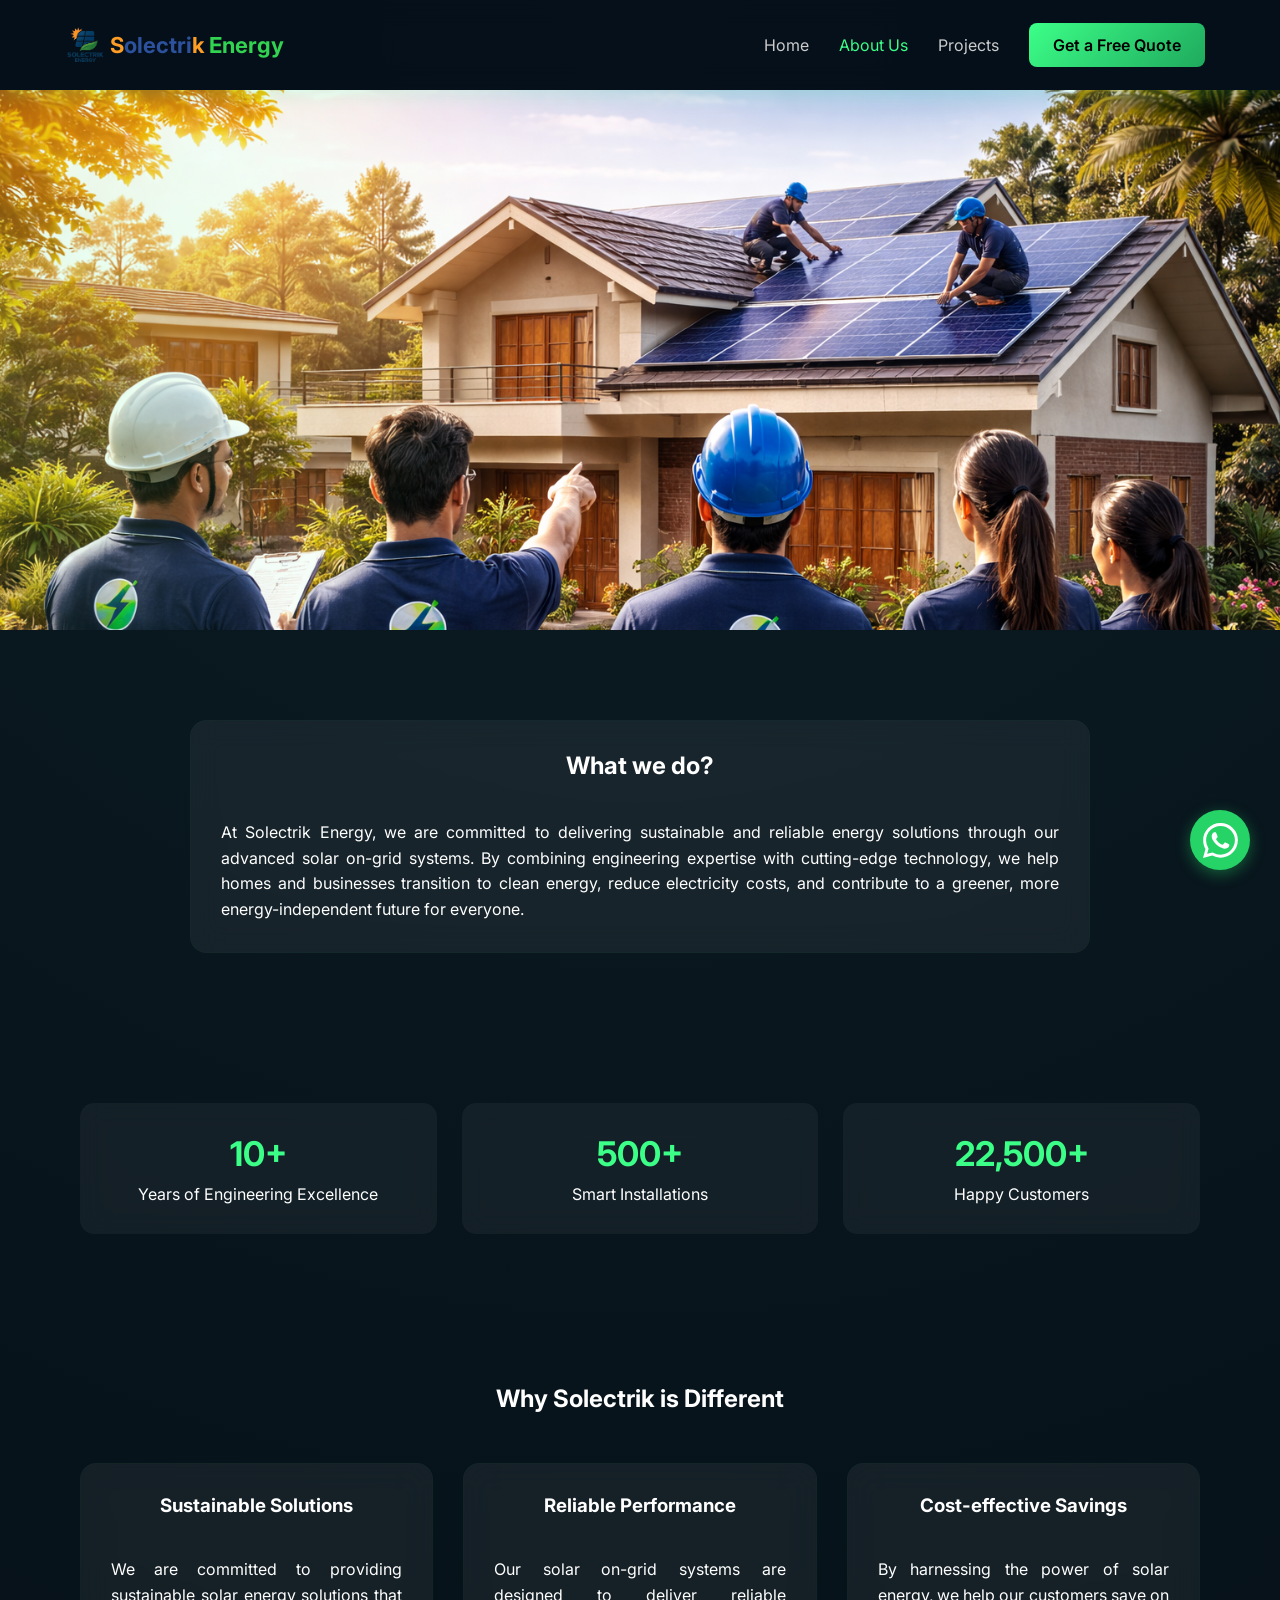
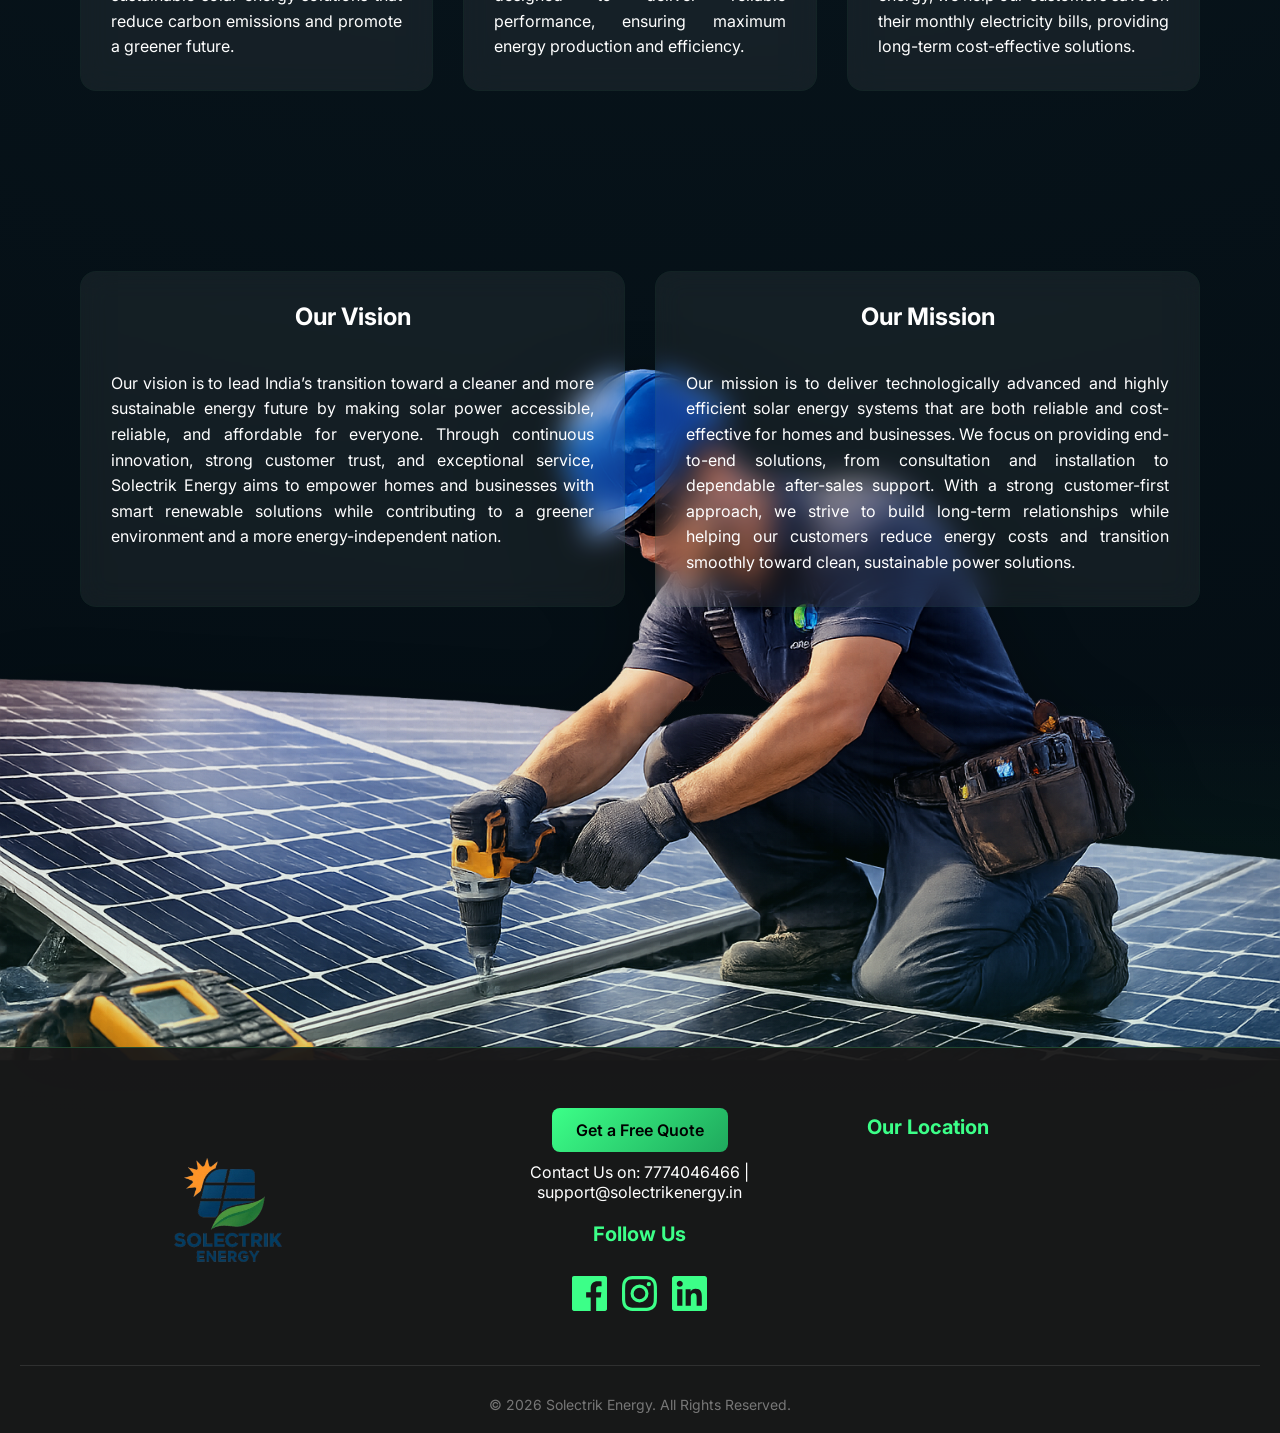
==== aboutus.html @ a3b95d7c "whatsapp" ====
<!DOCTYPE html>
<html lang="en">
<head>
  <meta charset="UTF-8" />
  <meta name="viewport" content="width=device-width, initial-scale=1.0"/>
  <title>About Us | Solectrik Energy</title>
  <link rel="stylesheet" href="styles.css">
  <link rel="preconnect" href="https://fonts.googleapis.com">
  <link rel="preconnect" href="https://fonts.gstatic.com" crossorigin>
  <link href="https://fonts.googleapis.com/css2?family=Inter:wght@300;400;600;700&display=swap" rel="stylesheet">
</head>
<body>

<header class="navbar">
  <div class="logo">
   <a href="index.html" class="logo">
    <img src="assets/logo.png" alt="Solectrik Logo"> 
    <span style="color:#fe9d26;">S</span><span style="color:#2d529d;">olectri</span><span style="color:#fe9d26;">k</span> <span style="color:#31d351; margin-left:5px;">Energy</span>
  </a>
  </div>
  
  <div class="menu-toggle" id="mobile-menu">
    <span class="bar"></span>
    <span class="bar"></span>
    <span class="bar"></span>
  </div>

  <nav class="nav-links">
    <a href="index.html">Home</a>
    <a href="aboutus.html" class="active">About Us</a>
    <a href="projects.html">Projects</a>
    <a href="quote.html" class="btn-primary">Get a Free Quote</a>
  </nav>
</header>

<section class="about-hero">
  <div class="about-hero-content">
   
  </div>
</section>

<section class="about-section">
  <div class="glass-card wide">
    <h2>What we do?</h2>
    <br>
    <br>
    <p style="text-align: justify; line-height: 1.6;">
      At Solectrik Energy, we are committed to delivering sustainable and reliable energy solutions through our advanced solar on-grid systems. By combining engineering expertise with cutting-edge technology, we help homes and businesses transition to clean energy, reduce electricity costs, and contribute to a greener, more energy-independent future for everyone.
    </p>
  </div>
</section>

<section class="about-metrics">
  <div class="metric-card">
    <h3>10+</h3>
    <p>Years of Engineering Excellence</p>
  </div>
  <div class="metric-card">
    <h3>500+</h3>
    <p>Smart Installations</p>
  </div>
  <div class="metric-card">
    <h3>22,500+</h3>
    <p>Happy Customers</p>
  </div>
</section>

<section class="about-section">
  <h2 class="section-title">Why Solectrik is Different</h2>
  <div class="about-grid">
    <div class="glass-card">
      <h3>Sustainable Solutions</h3>
      <br>
      <br>
      <p style="text-align: justify; line-height: 1.6;">
        We are committed to providing sustainable solar energy solutions that reduce carbon emissions and promote a greener future.
      </p>
    </div>

    <div class="glass-card">
      <h3>Reliable Performance</h3>
      <br>
      <br>
      <p style="text-align: justify; line-height: 1.6;">
        Our solar on-grid systems are designed to deliver reliable performance, ensuring maximum energy production and efficiency.
      </p>
    </div>

    <div class="glass-card">
      <h3>Cost-effective Savings</h3>
      <br>
      <br>
      <p style="text-align: justify; line-height: 1.6;">
        By harnessing the power of solar energy, we help our customers save on their monthly electricity bills, providing long-term cost-effective solutions.
      </p>
    </div>
  </div>
</section>

<section class="about-section">
  <div class="about-grid">
    <div class="glass-card">
      <h2>Our Vision</h2>
      <br>
      <br>
      <p style="text-align: justify; line-height: 1.6;">
       Our vision is to lead India’s transition toward a cleaner and more sustainable energy future by making solar power accessible, reliable, and affordable for everyone. Through continuous innovation, strong customer trust, and exceptional service, Solectrik Energy aims to empower homes and businesses with smart renewable solutions while contributing to a greener environment and a more energy-independent nation.
      </p>
    </div>
    <div class="glass-card">
      <h2>Our Mission</h2>
      <br>
      <br>
      <p style="text-align: justify; line-height: 1.6;">
        Our mission is to deliver technologically advanced and highly efficient solar energy systems that are both reliable and cost-effective for homes and businesses. We focus on providing end-to-end solutions, from consultation and installation to dependable after-sales support. With a strong customer-first approach, we strive to build long-term relationships while helping our customers reduce energy costs and transition smoothly toward clean, sustainable power solutions.
      </p>
    </div>
  </div>
</section>

<section class="about-cta">
  <img src="assets/installation.png" alt="Solar Worker Installation" class="cta-worker">
</section>

<footer class="main-footer">
  <a href="https://wa.me/917774046466" class="floating-wa" target="_blank" aria-label="Chat on WhatsApp">
  <svg xmlns="http://www.w3.org/2000/svg" viewBox="0 0 16 16">
    <path d="M13.601 2.326A7.85 7.85 0 0 0 7.994 0C3.627 0 .068 3.558.064 7.926c0 1.399.366 2.76 1.057 3.965L0 16l4.204-1.102a7.9 7.9 0 0 0 3.79.965h.004c4.368 0 7.926-3.558 7.93-7.93A7.9 7.9 0 0 0 13.6 2.326zM7.994 14.521a6.6 6.6 0 0 1-3.356-.92l-.24-.144-2.494.654.666-2.433-.156-.251a6.56 6.56 0 0 1-1.007-3.505c0-3.626 2.957-6.584 6.591-6.584a6.56 6.56 0 0 1 4.66 1.931 6.56 6.56 0 0 1 1.928 4.66c-.004 3.639-2.961 6.592-6.592 6.592m3.615-4.934c-.197-.099-1.17-.578-1.353-.646-.182-.065-.315-.099-.445.099-.133.197-.513.646-.627.775-.114.133-.232.148-.43.05-.197-.1-.836-.308-1.592-.985-.59-.525-.985-1.175-1.103-1.372-.114-.198-.011-.304.088-.403.087-.088.197-.232.296-.346.1-.114.133-.198.198-.33.065-.134.034-.248-.015-.347-.05-.099-.445-1.076-.612-1.47-.16-.389-.323-.335-.445-.34-.114-.007-.247-.007-.38-.007a.73.73 0 0 0-.529.247c-.182.198-.691.677-.691 1.654s.71 1.916.81 2.049c.098.133 1.394 2.132 3.383 2.992.47.205.84.326 1.129.418.475.152.904.129 1.246.08.38-.058 1.171-.48 1.338-.943.164-.464.164-.86.114-.943-.049-.084-.182-.133-.38-.232"/>
  </svg>
</a>
  <div class="footer-container">
    
    <div class="footer-left">
      <div class="logo footer-logo">
        <img src="assets/logo.png" alt="Solectrik Logo" style="width: 100%; height: 150px; object-fit: contain; border-radius: 8px; border:0;">
        <br>
       
      </div>
    </div>

    <div class="footer-center" style="display: flex; flex-direction: column; align-items: center;">
      <div style="display: flex; flex-direction: column; gap: 10px; align-items: center; margin-bottom: 20px;">
        <a href="quote.html" class="btn-primary" style="display:inline-block; text-decoration:none;">Get a Free Quote</a>
        <p> Contact Us on: 7774046466 | support@solectrikenergy.in</p>
      </div>

      <h3>Follow Us</h3>
      <div class="social-icons" style="display:flex; gap:15px; margin-top:15px;">
        <a href="Facebook: https://www.facebook.com/share/14UQG4JxHS2/" aria-label="Facebook">
          <svg width="35" height="35" viewBox="0 0 24 24" fill="#3cff88"><path d="M22.675 0h-21.35C.597 0 0 .597 0 1.325v21.351C0 23.403.597 24 1.325 24H12.82v-9.294H9.692v-3.622h3.128V8.413c0-3.1 1.893-4.788 4.659-4.788 1.325 0 2.463.099 2.795.143v3.24l-1.918.001c-1.504 0-1.795.715-1.795 1.763v2.313h3.587l-.467 3.622h-3.12V24h6.116c.73 0 1.323-.597 1.323-1.324V1.325C24 .597 23.403 0 22.675 0z"/></svg>
        </a>
        <a href="Insta: https://www.instagram.com/solectrik.energy?igsh=MXB3MW9oaTg5NHF5ag==" aria-label="Instagram">
          <svg width="35" height="35" viewBox="0 0 24 24" fill="#3cff88"><path d="M12 2.163c3.204 0 3.584.012 4.85.07 3.252.148 4.771 1.691 4.919 4.919.058 1.265.069 1.645.069 4.849 0 3.205-.012 3.584-.069 4.849-.149 3.225-1.664 4.771-4.919 4.919-1.266.058-1.644.07-4.85.07-3.204 0-3.584-.012-4.849-.07-3.26-.149-4.771-1.699-4.919-4.92-.058-1.265-.07-1.644-.07-4.849 0-3.204.013-3.583.07-4.849.149-3.227 1.664-4.771 4.919-4.919 1.266-.057 1.645-.069 4.849-.069zM12 0C8.741 0 8.333.014 7.053.072 2.695.272.273 2.69.073 7.052.014 8.333 0 8.741 0 12c0 3.259.014 3.668.072 4.948.2 4.358 2.618 6.78 6.98 6.98C8.333 23.986 8.741 24 12 24c3.259 0 3.668-.014 4.948-.072 4.354-.2 6.782-2.618 6.979-6.98.059-1.28.073-1.689.073-4.948 0-3.259-.014-3.667-.072-4.947-.196-4.354-2.617-6.78-6.979-6.98C15.668.014 15.259 0 12 0zm0 5.838a6.162 6.162 0 100 12.324 6.162 6.162 0 000-12.324zM12 16a4 4 0 110-8 4 4 0 010 8zm6.406-11.845a1.44 1.44 0 100 2.881 1.44 1.44 0 000-2.881z"/></svg>
        </a>
        <a href="#" aria-label="LinkedIn">
          <svg width="35" height="35" viewBox="0 0 24 24" fill="#3cff88"><path d="M20.447 20.452h-3.554v-5.569c0-1.328-.027-3.037-1.852-3.037-1.853 0-2.136 1.445-2.136 2.939v5.667H9.351V9h3.414v1.561h.046c.477-.9 1.637-1.85 3.37-1.85 3.601 0 4.267 2.37 4.267 5.455v6.286zM5.337 7.433c-1.144 0-2.063-.926-2.063-2.065 0-1.138.92-2.063 2.063-2.063 1.14 0 2.064.925 2.064 2.063 0 1.139-.925 2.065-2.064 2.065zm1.782 13.019H3.555V9h3.564v11.452zM22.225 0H1.771C.792 0 0 .774 0 1.729v20.542C0 23.227.792 24 1.771 24h20.451C23.2 24 24 23.227 24 22.271V1.729C24 .774 23.2 0 22.225 0z"/></svg>
        </a>
       
      </div>
    </div>

    <div class="footer-right">
      <h3>Our Location</h3>
      <iframe src="https://www.google.com/maps/embed?pb=!1m18!1m12!1m3!1d3719.688361450082!2d79.06720257504901!3d21.2045353804892!2m3!1f0!2f0!3f0!3m2!1i1024!2i768!4f13.1!3m3!1m2!1s0x3bd4576cf4c19aed%3A0x656e9c81407a2f63!2sSolectrik%20Energy!5e0!3m2!1sen!2sin!4v1773389867859!5m2!1sen!2sin" 
    
        width="100%" 
        height="150" 
        style="border:0; border-radius: 8px;" 
        allowfullscreen="" 
        loading="lazy" 
        referrerpolicy="no-referrer-when-downgrade">
      </iframe>
    </div>

  </div>
  
  <div class="footer-bottom">
    <p class="copyright">© 2026 Solectrik Energy. All Rights Reserved.</p>
  </div>
</footer>

<script src="script.js"></script>

</body>
</html>
---- styles.css ----
* {
  margin: 0;
  padding: 0;
  box-sizing: border-box;
  font-family: 'Inter', sans-serif;
}

body {
  background: radial-gradient(circle at top, #0c1c24, #020a10);
  color: #fff;
  overflow-x: hidden; /* Prevents horizontal scrolling on mobile */
}

/* ================= NAVBAR & LOGO ================= */
.navbar {
  display: flex;
  justify-content: space-between;
  padding: 20px 60px;
  align-items: center;
  position: sticky;
  top: 0;
  z-index: 9999;
  backdrop-filter: blur(12px);
  background: rgba(5, 15, 25, 0.85); 
  box-shadow: 0 4px 20px rgba(0, 255, 150, 0.15);
}

.logo {
  align-items: center;
  display: flex;
  font-size: 22px;
  font-weight: 700;
}

.logo img {
  height: 50px;
  width: 50px;
}

.logo span {
  color: #3cff88;
}

nav.nav-links {
  display: flex;
  align-items: center;
}

nav a {
  margin: 0 15px;
  color: #ccc;
  text-decoration: none;
  transition: color 0.3s ease;
}

nav a:hover, nav a.active {
  color: #3cff88;
}

/* Mobile Menu Toggle */
.menu-toggle {
  display: none;
  flex-direction: column;
  cursor: pointer;
  gap: 6px;
  z-index: 10000;
}

.menu-toggle .bar {
  width: 25px;
  height: 3px;
  background-color: #3cff88;
  transition: all 0.3s ease;
  border-radius: 3px;
}

/* ================= GLOBAL BUTTONS ================= */
.btn-primary {
  display: inline-block;
  background: linear-gradient(135deg, #3cff88, #1fa95d);
  border: none;
  padding: 12px 24px;
  border-radius: 8px;
  color: #000;
  font-weight: 600;
  cursor: pointer;
  text-decoration: none;
  transition: transform 0.3s ease, box-shadow 0.3s ease;
  text-align: center;
}

.btn-primary:hover {
  transform: scale(1.05);
  box-shadow: 0 5px 15px rgba(60, 255, 136, 0.3);
}

.btn-secondary {
  background: transparent;
  border: 2px solid #3cff88;
  color: #3cff88;
  padding: 12px 24px;
  border-radius: 8px;
  font-weight: 600;
  cursor: pointer;
  transition: all 0.3s ease;
  text-align: center;
}

.btn-secondary:hover {
  background: rgba(60, 255, 136, 0.15);
  transform: translateY(-2px);
}

.btn-outline {
  background: transparent;
  border: 1px solid #3cff88;
  color: #3cff88;
  padding: 12px 24px;
  border-radius: 8px;
  cursor: pointer;
  transition: transform 0.3s ease, background 0.3s ease;
  text-align: center;
}

.btn-outline:hover {
  transform: scale(1.05);
  background: rgba(60, 255, 136, 0.1);
}

/* ================= HOMEPAGE ================= */
.hero {
  height: 90vh;
  background: url("assets/solar.png") center/cover no-repeat;
  display: flex;
  align-items: center;
  padding: 0 80px;
}

.hero-content h1 {
  font-size: 48px;
  max-width: 600px;
}

.hero-content span { color: #3cff88; }
.hero-content p { margin: 20px 0; color: #aaa; }

.stats {
  display: flex;
  justify-content: center;
  gap: 30px;
  padding: 20px;
}

.stat-card {
  background: rgba(255,255,255,0.05);
  padding: 20px 30px;
  border-radius: 14px;
  backdrop-filter: blur(10px);
  text-align: center;
  flex: 1;
}

/* ================= PM SURYA GHAR SUBSIDY BANNER ================= */
.subsidy-banner {
  padding: 40px 80px;
  display: flex;
  justify-content: center;
}

.subsidy-container {
  display: flex;
  align-items: center;
  justify-content: space-between;
  width: 100%;
  background: linear-gradient(135deg, rgba(255,255,255,0.05), rgba(255, 153, 51, 0.08)); /* Saffron hint for Govt scheme */
  border: 1px solid rgba(255, 153, 51, 0.3);
  padding: 40px;
  gap: 40px;
  border-radius: 20px;
  text-align: left;
}

.subsidy-content {
  flex: 1;
}

.subsidy-badge {
  display: inline-block;
  background: #ff9933; /* Saffron color */
  color: #fff;
  padding: 6px 14px;
  border-radius: 20px;
  font-size: 12px;
  font-weight: 700;
  letter-spacing: 1px;
  margin-bottom: 15px;
}

.subsidy-content h2 {
  font-size: 34px;
  color: #ffffff;
  margin-bottom: 10px;
}

.subsidy-sub {
  color: #00e5ff;
  font-size: 18px;
  margin-bottom: 25px;
  font-weight: 600;
}

.subsidy-list {
  list-style: none;
  margin-bottom: 30px;
}

.subsidy-list li {
  margin-bottom: 14px;
  font-size: 16px;
  color: #ccc;
}

.subsidy-list li strong {
  color: #3cff88;
}

.subsidy-image {
  flex: 0.7;
  position: relative;
  text-align: center;
}

.subsidy-image img {
  max-width: 100%;
  height: auto;
  max-height: 350px;
  border-radius: 12px;
  filter: drop-shadow(0 15px 25px rgba(0,0,0,0.5));
}

.scheme-logo-text {
  position: absolute;
  bottom: -15px;
  left: 50%;
  transform: translateX(-50%);
  background: #fff;
  color: #000;
  padding: 10px 20px;
  border-radius: 8px;
  font-weight: 700;
  text-align: center;
  line-height: 1.2;
  box-shadow: 0 5px 15px rgba(255, 153, 51, 0.4);
  width: 80%;
}

.scheme-logo-text span {
  color: #ff9933;
  font-size: 14px;
}


/* Video Section */
.extended {
  position: relative;
  width: 100%;
  min-height: 100vh;
  overflow: hidden;
}

.bg-video {
  position: absolute;
  top: 50%;
  left: 50%;
  width: 100%;
  height: 100%;
  object-fit: cover;
  transform: translate(-50%, -50%);
  z-index: -1;
}

.extended-content {
  position: relative;
  z-index: 2;
  padding: 80px;
}

.extended::after {
  content: "";
  position: absolute;
  inset: 0;
  background: rgba(0, 0, 0, 0.55);
  z-index: 1;
}

/* Layout Grids */
.dashboard, .features, .simulator, .projects, .trust {
  padding: 80px 40px;
}

.dashboard-grid, .project-grid, .features {
  display: grid;
  grid-template-columns: repeat(auto-fit, minmax(220px,1fr));
  gap: 20px;
}

.dashboard h1 {
  text-align: center;
  margin-bottom: 30px;
}

/* Shared Card Styles */
.dash-card, .feature-card, .project-card, .trust-card {
  background: rgba(255,255,255,0.06);
  padding: 25px;
  border-radius: 14px;
  backdrop-filter: blur(12px);
  transition: transform 0.3s ease;
}

.dash-card:hover, .feature-card:hover, .project-card:hover, .trust-card:hover,
.solution-card:hover, .process-card:hover, .metric-card:hover, .tech-card:hover {
  transform: scale(1.05);
}

.feature-card, .project-card {
  padding: 0;
  overflow: hidden;
  border-radius: 18px;
}

.feature-img, .project-card img, .dash-card img {
  width: 100%;
  object-fit: cover;
  border-radius: 18px 18px 0 0;
  display: block;
  box-shadow: 0 10px 30px rgba(0,255,180,0.25);
}

.feature-img, .project-card img { height: 220px; }
.dash-card img { height: 120px; }

.feature-card h3, .project-card h3 {
  text-align: center;
  margin: 16px 0 8px;
  color: #ffffff;
  padding: 0 20px;
}

.feature-card p {
  text-align: center;
  margin-bottom: 20px;
  color: #b6dfff;
  font-size: 14px;
  padding: 0 20px;
}

.dash-card h3 { padding: 5px; color: #b6dfff; text-align: center; }
.dash-card p { text-align: center; }

.trust {
  display: flex;
  justify-content: center;
  gap: 30px;
  flex-wrap: wrap;
}

/* ================= ABOUT US PAGE ================= */
.about-hero {
  height: 60vh;
  background: radial-gradient(circle at left, rgba(60,255,136,0.15), transparent 40%), url("assets/about%20us.png") center/cover no-repeat;
  display: flex;
  align-items: center;
  padding: 0 100px;
}

.about-hero-content h1 { font-size: 44px; max-width: 700px; }
.about-hero-content span { color: #3cff88; }
.about-hero-content p { margin-top: 15px; color: #aaa; max-width: 600px; }

.about-section {
  padding: 90px 80px;
  position: relative;
  z-index: 2;
}

.section-title { text-align: center; margin-bottom: 50px; }

.about-grid {
  display: grid;
  grid-template-columns: repeat(auto-fit, minmax(260px, 1fr));
  gap: 30px;
}

.glass-card {
  background: rgba(255, 255, 255, 0.06);
  padding: 30px;
  text-align: center;
  border-radius: 16px;
  backdrop-filter: blur(14px);
  border: 1px solid rgba(2, 87, 47, 0.08);
  position: relative;
  z-index: 3;
  transition: transform 0.3s ease, box-shadow 0.3s ease;
}

.glass-card:hover {
  transform: scale(1.05);
  box-shadow: 0 15px 35px rgba(0,255,180,0.25);
}

.glass-card.wide { max-width: 900px; margin: auto; }

.about-metrics {
  display: grid;
  grid-template-columns: repeat(auto-fit, minmax(220px, 1fr));
  gap: 25px;
  padding: 60px 80px;
}

.metric-card {
  text-align: center;
  background: rgba(255,255,255,0.05);
  padding: 30px;
  border-radius: 14px;
  backdrop-filter: blur(12px);
}

.metric-card h3 { font-size: 34px; color: #3cff88; margin: 0 0 10px 0; }

.about-cta {
  position: relative;
  height: 350px;
  overflow: visible;
  padding: 10px;
  text-align: center;
  background: linear-gradient(180deg, transparent, rgba(60,255,136,0.08));
}

.cta-worker {
  position: absolute;
  top: 0%;
  left: 50%;
  transform: translate(-50%, -50%);
  width: 100vw;
  max-width: 100%;
  height: auto;
  z-index: -1;
  opacity: 0.95;
  pointer-events: none;
  filter: drop-shadow(0 25px 40px rgba(0,0,0,0.4));
}

/* ================= PROJECTS & GALLERY PAGE ================= */
.projects-hero {
  height: 60vh;
  background: radial-gradient(circle at left, rgba(60,255,136,0.15), transparent 40%), url("assets/project%20banner.png") center/cover no-repeat;
  display: flex;
  align-items: center;
  padding: 0 80px;
}

.projects-hero span { color: #3cff88; }
.projects-hero-content p { margin-top: 20px; color: #aaa; max-width: 650px; }

.project-stats {
  display: grid;
  grid-template-columns: repeat(auto-fit, minmax(220px,1fr));
  gap: 25px;
  padding: 60px 80px;
}

.projects-section { padding: 90px 80px; }

.projects-grid, .performance-grid {
  display: grid;
  grid-template-columns: repeat(auto-fit, minmax(280px,1fr));
  gap: 35px;
}

.project-card-tech {
  background: rgba(255,255,255,0.06);
  padding: 25px;
  border-radius: 18px;
  backdrop-filter: blur(14px);
  border: 1px solid rgba(255,255,255,0.08);
}

.project-img {
  height: 180px;
  border-radius: 14px;
  margin-bottom: 15px;
  background-size: cover;
  background-position: center;
}

/* Gallery Scroll Layout */
.gallery-section {
  padding: 80px 20px;
  text-align: center;
  overflow: hidden;
}

.gallery-wrapper {
  display: flex;
  align-items: center;
  justify-content: center;
  max-width: 1200px;
  margin: 0 auto;
  position: relative;
  gap: 15px;
}

.gallery-container {
  overflow: hidden;
  width: 100%;
  max-width: 1050px; 
}

.gallery-track {
  display: flex;
  gap: 20px;
  will-change: transform; 
  align-items: center;
}

.gallery-img {
  flex: 0 0 auto;
  width: 320px;
  height: 240px;
  object-fit: cover; 
  border-radius: 12px; 
  cursor: pointer;
  border: 1px solid rgba(60, 255, 136, 0.5); 
  box-shadow: 0 0 20px rgba(60, 255, 136, 0.15); 
  transition: all 0.3s ease;
}

video.gallery-img { background-color: #000; }

.gallery-img:hover {
  transform: translateY(-5px) scale(1.02);
  border-color: #3cff88;
  box-shadow: 0 0 35px rgba(60, 255, 136, 0.4);
}

.nav-arrow {
  background: rgba(255, 255, 255, 0.05);
  color: #3cff88;
  border: 1px solid #3cff88;
  border-radius: 50%;
  width: 50px;
  height: 50px;
  font-size: 20px;
  cursor: pointer;
  transition: all 0.3s ease;
  display: flex;
  align-items: center;
  justify-content: center;
  flex-shrink: 0;
}

.nav-arrow:hover {
  background: #3cff88;
  color: #000;
  transform: scale(1.1);
}

/* Lightbox Pop-up */
.lightbox {
  display: none;
  position: fixed;
  z-index: 9999;
  left: 0;
  top: 0;
  width: 100vw;
  height: 100vh;
  background-color: rgba(0, 0, 0, 0.85);
  backdrop-filter: blur(8px);
  justify-content: center;
  align-items: center;
  opacity: 0;
  transition: opacity 0.4s ease;
}

.lightbox.show { display: flex; opacity: 1; }

.lightbox-media-wrapper {
  display: flex;
  justify-content: center;
  align-items: center;
  width: 100%;
  height: 100%;
}

.lightbox-content {
  max-width: 90%;
  max-height: 85vh;
  border-radius: 12px;
  border: 2px solid rgba(60, 255, 136, 0.4);
  box-shadow: 0 20px 50px rgba(0, 0, 0, 0.5);
  transform: scale(0.8);
  transition: transform 0.4s cubic-bezier(0.25, 1, 0.5, 1);
}

.lightbox.show .lightbox-content { transform: scale(1); }

.close-lightbox {
  position: absolute;
  top: 15px;
  right: 25px;
  color: #fff;
  font-size: 45px;
  font-weight: 300;
  cursor: pointer;
  transition: color 0.3s;
  z-index: 10000;
}

.close-lightbox:hover { color: #3cff88; }


/* ================= QUOTE & SIMULATOR PAGE ================= */
.page-hero {
  padding: 120px 20px 80px;
  text-align: center;
  background: radial-gradient(circle at top, #0f2027, #000);
}

.page-hero h1 { font-size: 42px; color: #ffffff; }
.page-hero p { max-width: 700px; margin: 15px auto 0; color: #9bdcff; }

.quote-section {
  padding: 90px 10%;
  background: radial-gradient(circle at bottom, #02131f, #000);
}

.quote-container {
  display: grid;
  grid-template-columns: 1fr 1.2fr;
  gap: 70px;
  align-items: center;
}

.quote-info h2 { color: #457ef1; margin-bottom: 20px; }
.quote-info ul { list-style: none; padding: 0; margin-bottom: 35px; }
.quote-info ul li { color: #457ef1; margin-bottom: 12px; font-size: 15px; }

.tech-stats { display: flex; gap: 30px; flex-wrap: wrap;}
.tech-stats div {
  background: rgba(255,255,255,0.05);
  padding: 20px;
  border-radius: 14px;
  border: 1px solid rgba(0,229,255,0.15);
  text-align: center;
  flex: 1;
  min-width: 110px;
}
.tech-stats h3 { color: #457ef1; font-size: 26px; }
.tech-stats p { color: #457ef1; font-size: 13px; }

.quote-form {
  background: rgba(255,255,255,0.05);
  padding: 40px;
  border-radius: 20px;
  border: 1px solid rgba(0,229,255,0.2);
}

.quote-form h2 { color: #ffffff; margin-bottom: 25px; }

.form-grid {
  display: grid;
  grid-template-columns: 1fr 1fr;
  gap: 15px;
}

.quote-form input, .quote-form select, .quote-form textarea {
  width: 100%;
  padding: 14px;
  background: #010d17;
  border: 1px solid rgba(0,229,255,0.25);
  color: #ffffff;
  border-radius: 10px;
  margin-bottom: 15px;
  outline: none;
}

.quote-form input:focus, .quote-form select:focus, .quote-form textarea:focus { border-color: #457ef1; }

.quote-form button {
  width: 100%;
  padding: 16px;
  background: linear-gradient(90deg, #457ef1, #00bcd4);
  color: #000;
  border: none;
  font-weight: 600;
  border-radius: 12px;
  cursor: pointer;
  transition: 0.3s;
}

.quote-form button:hover { transform: translateY(-2px) scale(1.02); }

.simulator-wrapper {
  display: flex;
  gap: 50px;
  align-items: flex-start;
  justify-content: center;
  flex-wrap: wrap;
}

.sim-card {
  max-width: 400px;
  width: 100%;
  background: linear-gradient(180deg, transparent, rgba(60,255,136,0.08));
  padding: 30px;
  border-radius: 14px;
}

.sim-card input {
  width: 100%;
  padding: 14px;
  margin: 15px 0;
  background: #010d17;
  border: 1px solid rgba(0,229,255,0.25);
  color: #ffffff;
  border-radius: 10px;
  outline: none;
}

.sim-card input:focus { border-color: #00e5ff; }

.result-card {
  display: none;
  max-width: 500px;
  width: 100%;
  background: rgba(255,255,255,0.06);
  padding: 30px;
  border-radius: 18px;
  backdrop-filter: blur(14px);
  border: 1px solid rgba(0,229,255,0.2);
}

.result-card h3 { margin-bottom: 20px; color: #00e5ff; }

/* ================= NEW FOOTER STYLES ================= */
.main-footer {
  background: rgba(25, 25, 25, 0.95);
  border-top: 1px solid rgba(60, 255, 136, 0.2);
  padding: 60px 20px 20px 20px;
  color: #fff;
}

.footer-container {
  display: flex;
  justify-content: space-between;
  align-items: center;
  max-width: 1200px;
  margin: 0 auto;
  flex-wrap: wrap;
  gap: 40px;
}

.footer-left, .footer-center, .footer-right {
  flex: 1;
  min-width: 280px;
}

.footer-left { text-align: center; }

.footer-center {
  display: flex;
  flex-direction: column;
  align-items: center;
  text-align: center;
}

.footer-right h3, .footer-center h3 {
  color: #3cff88;
  margin-bottom: 15px;
  font-size: 20px;
}

.social-icons a {
  transition: transform 0.3s ease;
  display: inline-block;
}

.social-icons a:hover { transform: scale(1.15); }

.footer-bottom {
  text-align: center;
  padding-top: 30px;
  margin-top: 50px;
  border-top: 1px solid rgba(255, 255, 255, 0.1);
}

.footer-bottom .copyright { color: #777; font-size: 14px; }

/* ================= CONSULTATION MODAL ================= */
.consultation-form-wrapper {
  background: #050f19;
  padding: 40px;
  border-radius: 16px;
  border: 1px solid rgba(60, 255, 136, 0.3);
  width: 90%;
  max-width: 550px;
  position: relative;
  background-image: radial-gradient(circle at top right, rgba(60, 255, 136, 0.05), transparent 50%);
}

.consultation-form-wrapper h2 {
  color: #3cff88;
  margin-bottom: 5px;
  text-align: center;
}

.consultation-form-wrapper .close-lightbox {
  top: 15px;
  right: 25px;
}

.modal-input {
  width: 100%;
  padding: 14px;
  margin-bottom: 15px;
  background: #010d17;
  border: 1px solid rgba(60, 255, 136, 0.25);
  color: #ffffff;
  border-radius: 10px;
  outline: none;
  font-family: 'Inter', sans-serif;
}

.modal-input:focus {
  border-color: #3cff88;
  box-shadow: 0 0 10px rgba(60, 255, 136, 0.1);
}

/* Fix calendar icon color for date picker */
::-webkit-calendar-picker-indicator {
  filter: invert(1);
  cursor: pointer;
}

/* ================= MOBILE RESPONSIVENESS ================= */
@media screen and (max-width: 900px) {
  .quote-container, .form-grid { grid-template-columns: 1fr; }
  .about-hero, .projects-hero, .hero { padding: 0 40px; }
  .dashboard, .features, .simulator, .projects, .trust, .about-section, .projects-section, .extended-content { padding: 60px 40px; }
}

@media screen and (max-width: 768px) {
  /* Navbar to Hamburger Menu */
  .navbar { padding: 15px 25px; }
  .menu-toggle { display: flex; }
  
  nav.nav-links {
    position: absolute;
    top: 100%;
    left: -100%; /* Hidden offscreen by default */
    flex-direction: column;
    background: rgba(5, 15, 25, 0.98);
    width: 100%;
    text-align: center;
    padding: 30px 0;
    transition: left 0.4s ease;
    border-bottom: 1px solid rgba(60, 255, 136, 0.2);
  }
  
  nav.nav-links.active { left: 0; } /* Slides in when active */
  nav.nav-links a { margin: 15px 0; display: block; font-size: 18px; }
  nav.nav-links .btn-primary { width: 80%; margin: 15px auto; }
  
  /* Hero Sections */
  .hero, .about-hero, .projects-hero {
    height: auto;
    min-height: 70vh;
    padding: 0 20px;
    justify-content: center;
    text-align: center;
  }
  
  .hero-content h1, .about-hero-content h1, .projects-hero-content h1, .page-hero h1 {
    font-size: 34px;
    margin-top: 40px;
  }
  
  .hero-buttons {
    display: flex;
    flex-direction: column;
    gap: 15px;
    align-items: center;
  }
  
  .hero-buttons a { width: 100%; max-width: 300px; }

  /* Sections Paddings Reduced */
  .dashboard, .features, .simulator, .projects, .trust, .about-section, .projects-section, .extended-content, .quote-section, .about-metrics, .project-stats, .subsidy-banner {
    padding: 40px 20px;
  }
  
  /* PM Surya Ghar specific mobile fixes */
  .subsidy-container {
    flex-direction: column-reverse;
    text-align: center;
    padding: 30px 20px;
  }
  
  .subsidy-list li {
    text-align: left; /* Keep list readable */
  }

  .scheme-logo-text {
    position: relative;
    bottom: 0;
    margin-top: -20px;
    width: 90%;
  }

  /* Adjust Cards and Galleries for Small Screens */
  .gallery-img { width: 260px; height: 190px; }
  .quote-form { padding: 25px; }
  .footer-container { flex-direction: column; text-align: center; gap: 30px;}
  .footer-right iframe { max-width: 100%; margin: auto; }
  .consultation-form-wrapper { padding: 25px; }
}

/* ================= FLOATING WHATSAPP BUTTON ================= */
.floating-wa {
  position: fixed;
  bottom: 30px;
  right: 30px;
  background-color: #25D366; /* Official WhatsApp Green */
  color: white;
  width: 60px;
  height: 60px;
  border-radius: 50%;
  display: flex;
  justify-content: center;
  align-items: center;
  box-shadow: 0 4px 15px rgba(37, 211, 102, 0.4);
  z-index: 10000;
  transition: transform 0.3s ease, box-shadow 0.3s ease;
}

.floating-wa:hover {
  transform: scale(1.1);
  box-shadow: 0 6px 20px rgba(37, 211, 102, 0.7);
}

.floating-wa svg {
  width: 35px;
  height: 35px;
  fill: white;
}

/* Fix logo link styling so it doesn't get underlined */
a.logo {
  text-decoration: none;
}

/* Scale down the WhatsApp button slightly on mobile */
@media screen and (max-width: 768px) {
  .floating-wa {
    bottom: 20px;
    right: 20px;
    width: 55px;
    height: 55px;
  }
  .floating-wa svg {
    width: 30px;
    height: 30px;
  }
}
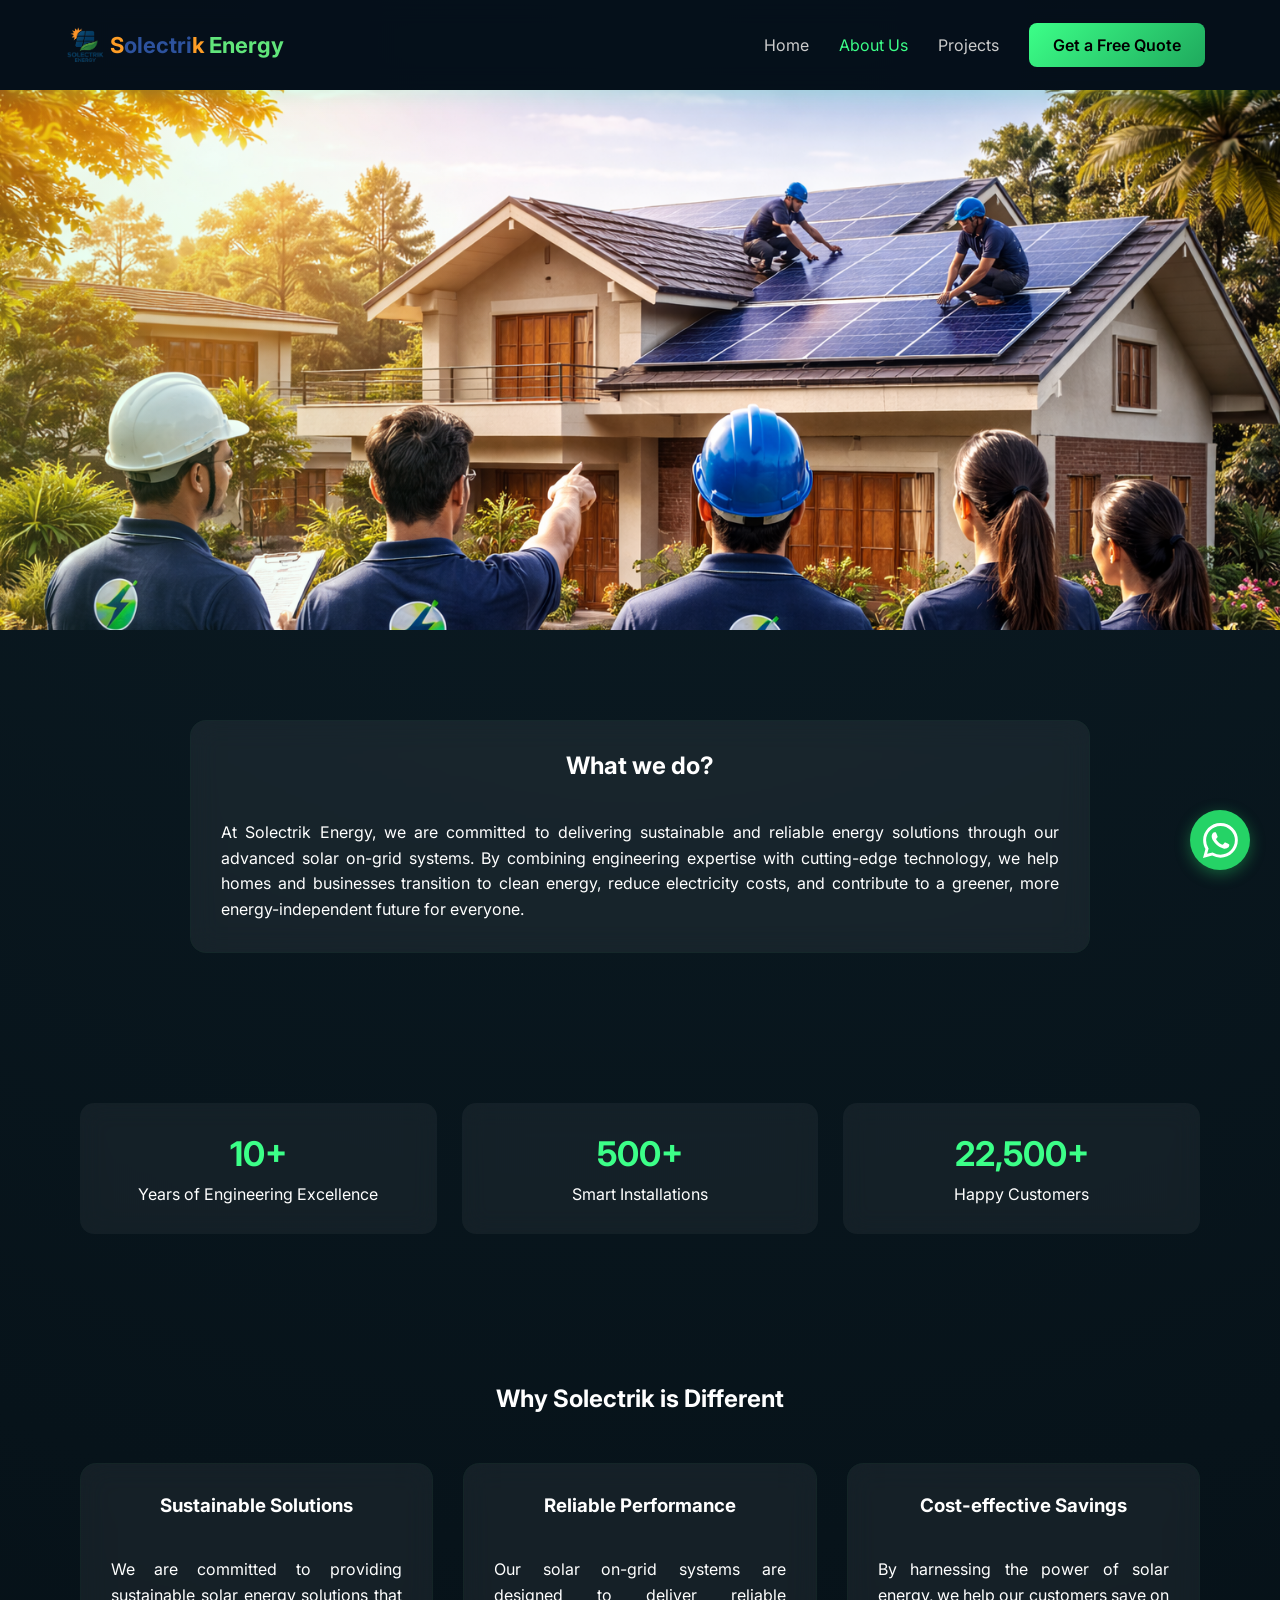
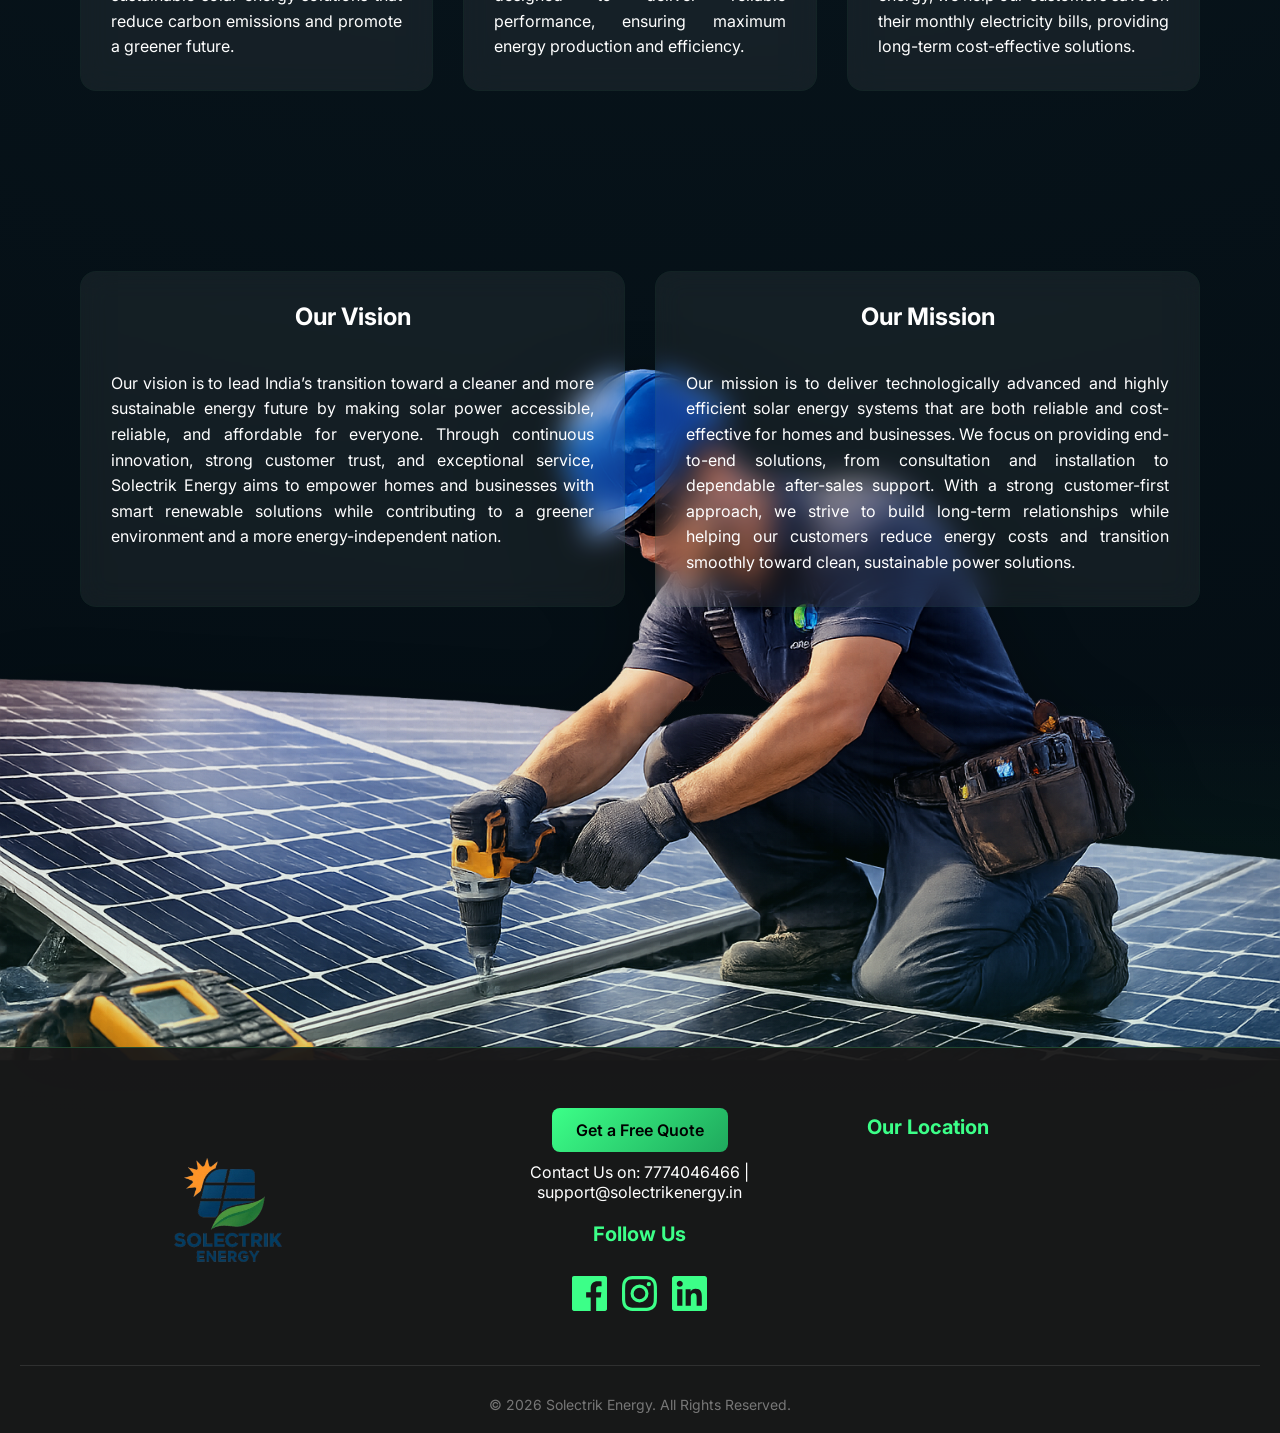
==== commit 95e9f841: "whatsapp message, logo, tagline" ====
--- a/aboutus.html
+++ b/aboutus.html
@@ -15,7 +15,7 @@
   <div class="logo">
    <a href="index.html" class="logo">
     <img src="assets/logo.png" alt="Solectrik Logo"> 
-    <span style="color:#fe9d26;">S</span><span style="color:#2d529d;">olectri</span><span style="color:#fe9d26;">k</span> <span style="color:#31d351; margin-left:5px;">Energy</span>
+    <span style="color:#fe9d26;">S</span><span style="color:#2d529d;">olectri</span><span style="color:#fe9d26;">k</span> <span style="color:#61e57b; margin-left:5px;">Energy</span>
   </a>
   </div>
   
@@ -123,7 +123,7 @@
 </section>
 
 <footer class="main-footer">
-  <a href="https://wa.me/917774046466" class="floating-wa" target="_blank" aria-label="Chat on WhatsApp">
+  <a href="https://wa.me/917774046466?text=Hello%20Solectrik%20Energy!%20%E2%98%80%EF%B8%8F%0A%0AI'm%20exploring%20solar%20solutions%20and%20would%20love%20to%20know%20more%20about%20your%20installations%20and%20the%20available%20government%20subsidies.%20%E2%9A%A1" class="floating-wa" target="_blank" aria-label="Chat on WhatsApp">
   <svg xmlns="http://www.w3.org/2000/svg" viewBox="0 0 16 16">
     <path d="M13.601 2.326A7.85 7.85 0 0 0 7.994 0C3.627 0 .068 3.558.064 7.926c0 1.399.366 2.76 1.057 3.965L0 16l4.204-1.102a7.9 7.9 0 0 0 3.79.965h.004c4.368 0 7.926-3.558 7.93-7.93A7.9 7.9 0 0 0 13.6 2.326zM7.994 14.521a6.6 6.6 0 0 1-3.356-.92l-.24-.144-2.494.654.666-2.433-.156-.251a6.56 6.56 0 0 1-1.007-3.505c0-3.626 2.957-6.584 6.591-6.584a6.56 6.56 0 0 1 4.66 1.931 6.56 6.56 0 0 1 1.928 4.66c-.004 3.639-2.961 6.592-6.592 6.592m3.615-4.934c-.197-.099-1.17-.578-1.353-.646-.182-.065-.315-.099-.445.099-.133.197-.513.646-.627.775-.114.133-.232.148-.43.05-.197-.1-.836-.308-1.592-.985-.59-.525-.985-1.175-1.103-1.372-.114-.198-.011-.304.088-.403.087-.088.197-.232.296-.346.1-.114.133-.198.198-.33.065-.134.034-.248-.015-.347-.05-.099-.445-1.076-.612-1.47-.16-.389-.323-.335-.445-.34-.114-.007-.247-.007-.38-.007a.73.73 0 0 0-.529.247c-.182.198-.691.677-.691 1.654s.71 1.916.81 2.049c.098.133 1.394 2.132 3.383 2.992.47.205.84.326 1.129.418.475.152.904.129 1.246.08.38-.058 1.171-.48 1.338-.943.164-.464.164-.86.114-.943-.049-.084-.182-.133-.38-.232"/>
   </svg>
@@ -152,7 +152,7 @@
         <a href="Insta: https://www.instagram.com/solectrik.energy?igsh=MXB3MW9oaTg5NHF5ag==" aria-label="Instagram">
           <svg width="35" height="35" viewBox="0 0 24 24" fill="#3cff88"><path d="M12 2.163c3.204 0 3.584.012 4.85.07 3.252.148 4.771 1.691 4.919 4.919.058 1.265.069 1.645.069 4.849 0 3.205-.012 3.584-.069 4.849-.149 3.225-1.664 4.771-4.919 4.919-1.266.058-1.644.07-4.85.07-3.204 0-3.584-.012-4.849-.07-3.26-.149-4.771-1.699-4.919-4.92-.058-1.265-.07-1.644-.07-4.849 0-3.204.013-3.583.07-4.849.149-3.227 1.664-4.771 4.919-4.919 1.266-.057 1.645-.069 4.849-.069zM12 0C8.741 0 8.333.014 7.053.072 2.695.272.273 2.69.073 7.052.014 8.333 0 8.741 0 12c0 3.259.014 3.668.072 4.948.2 4.358 2.618 6.78 6.98 6.98C8.333 23.986 8.741 24 12 24c3.259 0 3.668-.014 4.948-.072 4.354-.2 6.782-2.618 6.979-6.98.059-1.28.073-1.689.073-4.948 0-3.259-.014-3.667-.072-4.947-.196-4.354-2.617-6.78-6.979-6.98C15.668.014 15.259 0 12 0zm0 5.838a6.162 6.162 0 100 12.324 6.162 6.162 0 000-12.324zM12 16a4 4 0 110-8 4 4 0 010 8zm6.406-11.845a1.44 1.44 0 100 2.881 1.44 1.44 0 000-2.881z"/></svg>
         </a>
-        <a href="#" aria-label="LinkedIn">
+        <a href="LinkedIn: https://www.linkedin.com/in/solectrik-energy-b957282b6?utm_source=share_via&utm_content=profile&utm_medium=member_android" aria-label="LinkedIn">
           <svg width="35" height="35" viewBox="0 0 24 24" fill="#3cff88"><path d="M20.447 20.452h-3.554v-5.569c0-1.328-.027-3.037-1.852-3.037-1.853 0-2.136 1.445-2.136 2.939v5.667H9.351V9h3.414v1.561h.046c.477-.9 1.637-1.85 3.37-1.85 3.601 0 4.267 2.37 4.267 5.455v6.286zM5.337 7.433c-1.144 0-2.063-.926-2.063-2.065 0-1.138.92-2.063 2.063-2.063 1.14 0 2.064.925 2.064 2.063 0 1.139-.925 2.065-2.064 2.065zm1.782 13.019H3.555V9h3.564v11.452zM22.225 0H1.771C.792 0 0 .774 0 1.729v20.542C0 23.227.792 24 1.771 24h20.451C23.2 24 24 23.227 24 22.271V1.729C24 .774 23.2 0 22.225 0z"/></svg>
         </a>
        
--- a/styles.css
+++ b/styles.css
@@ -10,6 +10,49 @@
   color: #fff;
   overflow-x: hidden; /* Prevents horizontal scrolling on mobile */
 }
+
+
+/* ================= URGENCY ALERT BANNER ================= */
+.urgency-alert {
+  background: rgba(255, 60, 60, 0.15);
+  border-left: 4px solid #ff3c3c;
+  padding: 12px 18px;
+  border-radius: 4px 8px 8px 4px;
+  margin-bottom: 25px;
+  display: flex;
+  align-items: center;
+  gap: 12px;
+  font-size: 15px;
+  color: #ffe6e6;
+  animation: subtlePulse 2s infinite;
+}
+
+.urgency-alert strong {
+  color: #ff3c3c;
+  letter-spacing: 0.5px;
+}
+
+.pulse-dot {
+  width: 12px;
+  height: 12px;
+  min-width: 12px;
+  background-color: #ff3c3c;
+  border-radius: 50%;
+  box-shadow: 0 0 10px #ff3c3c;
+  animation: blink 1s infinite alternate;
+}
+
+@keyframes blink {
+  0% { opacity: 1; transform: scale(1); }
+  100% { opacity: 0.4; transform: scale(0.8); }
+}
+
+@keyframes subtlePulse {
+  0% { box-shadow: 0 0 0 0 rgba(255, 60, 60, 0.2); }
+  70% { box-shadow: 0 0 0 10px rgba(255, 60, 60, 0); }
+  100% { box-shadow: 0 0 0 0 rgba(255, 60, 60, 0); }
+}
+
 
 /* ================= NAVBAR & LOGO ================= */
 .navbar {
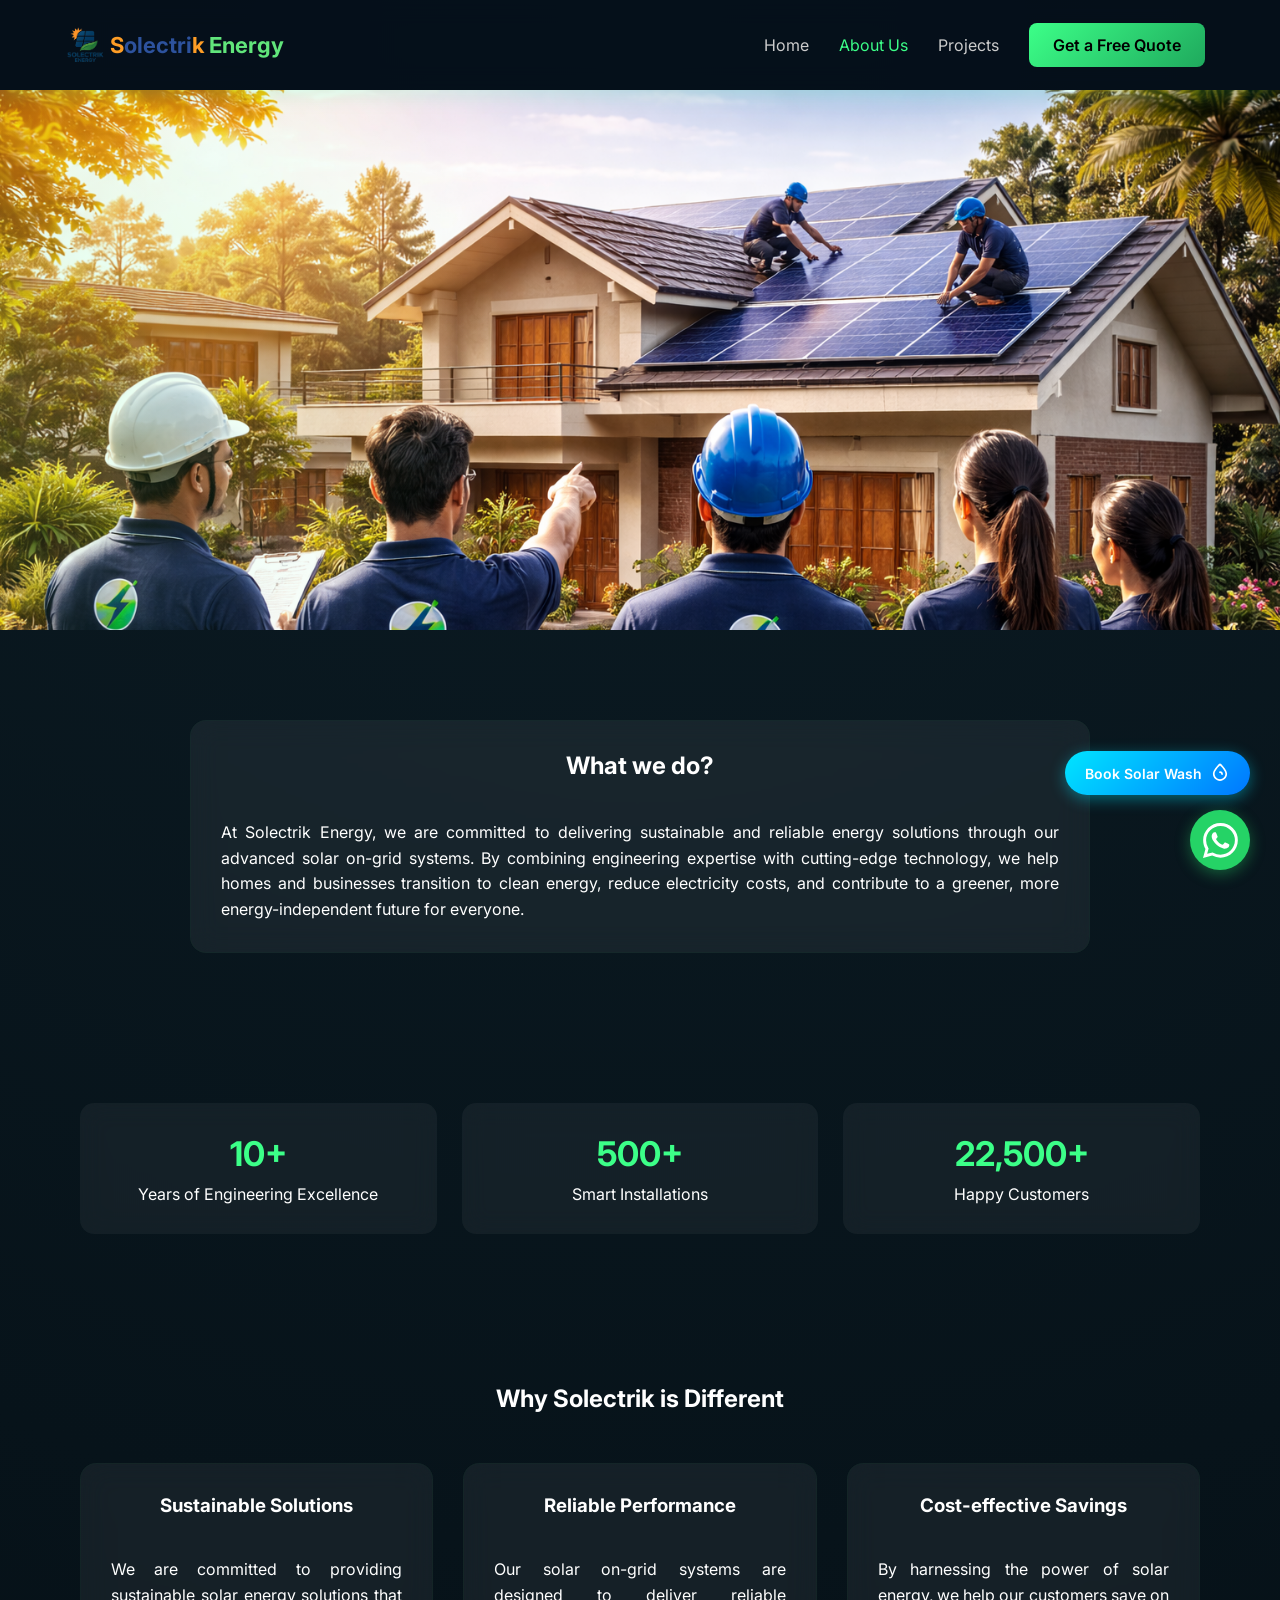
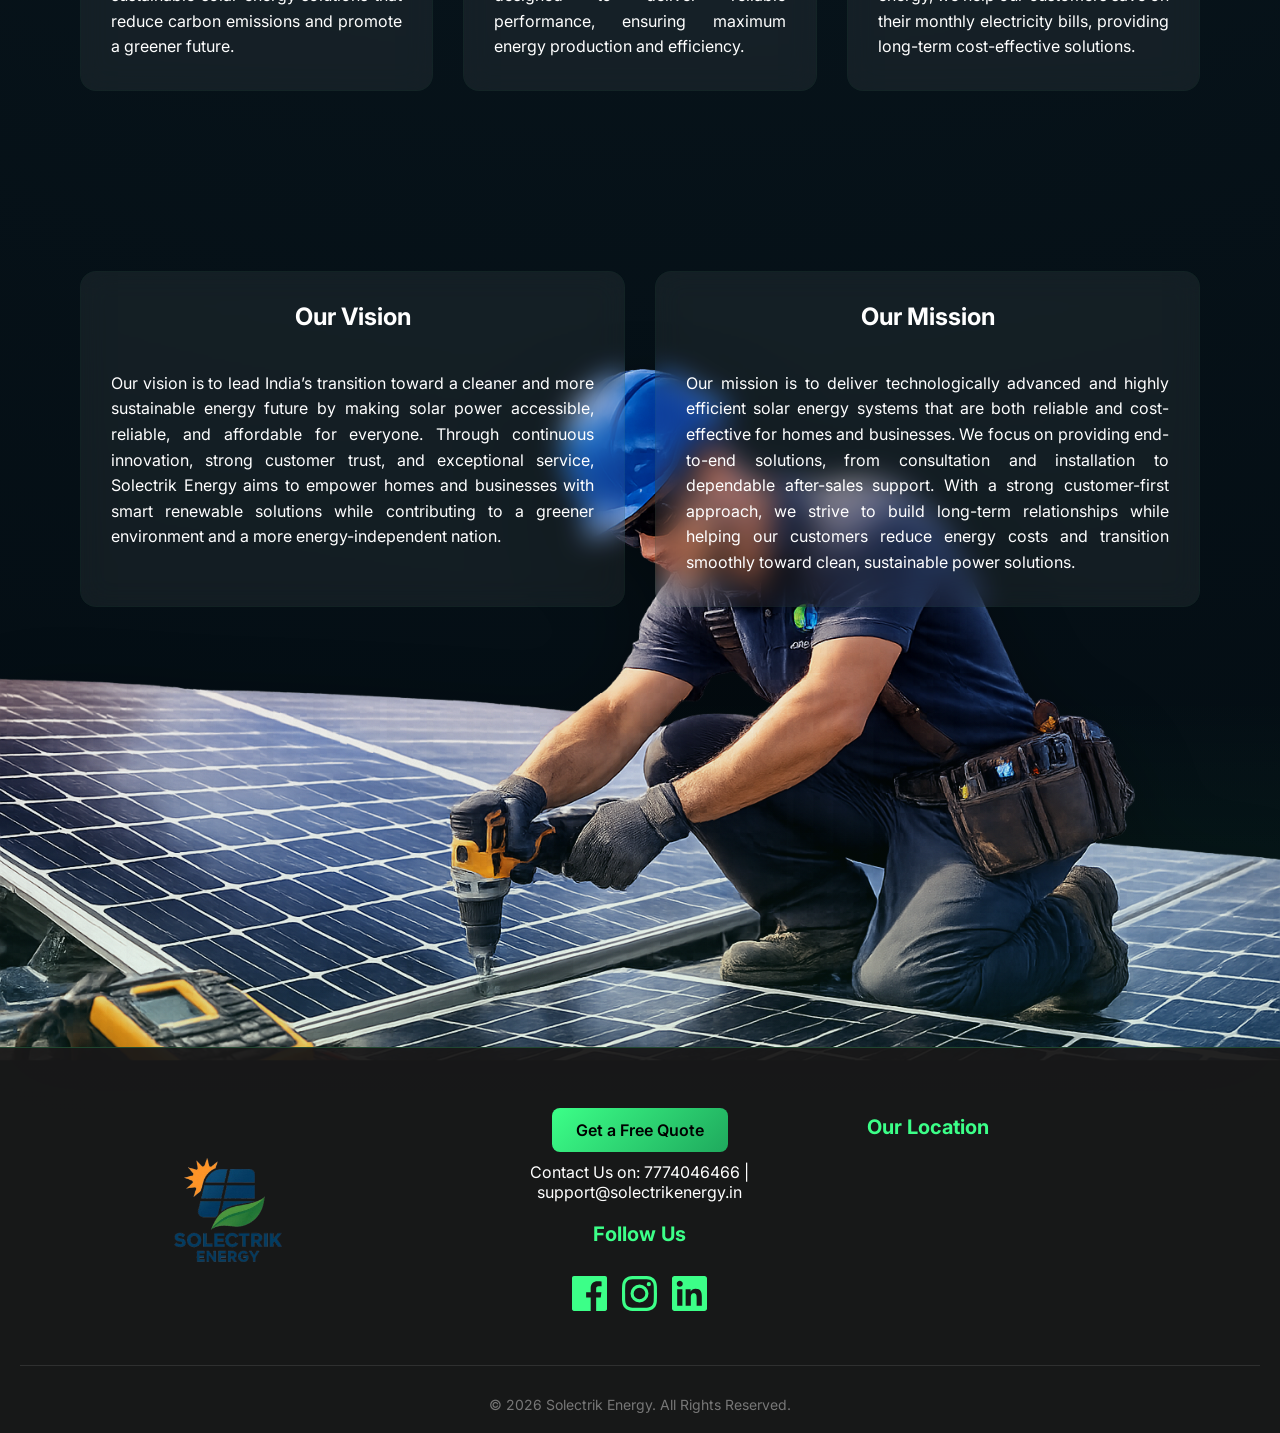
==== commit 0740ad45: "solar washing" ====
--- a/aboutus.html
+++ b/aboutus.html
@@ -179,6 +179,14 @@
   </div>
 </footer>
 
+<a href="index.html#washing-section" class="floating-wash">
+  Book Solar Wash
+  <svg xmlns="http://www.w3.org/2000/svg" viewBox="0 0 24 24">
+    <path d="M12 21.5C7.305 21.5 3.5 17.695 3.5 13c0-3.832 4.965-9.61 7.643-11.961a1.144 1.144 0 0 1 1.714 0C15.535 3.39 20.5 9.168 20.5 13c0 4.695-3.805 8.5-8.5 8.5zm0-18.497c-2.184 1.93-6.5 6.643-6.5 9.997 0 3.59 2.91 6.5 6.5 6.5s6.5-2.91 6.5-6.5c0-3.354-4.316-8.067-6.5-9.997z"/>
+    <path d="M15.5 13.5a3.504 3.504 0 0 0-3.5-3.5 1 1 0 0 0 0 2 1.502 1.502 0 0 1 1.5 1.5 1 1 0 0 0 2 0z"/>
+  </svg>
+</a>
+
 <script src="script.js"></script>
 
 </body>
--- a/styles.css
+++ b/styles.css
@@ -24,7 +24,14 @@
   gap: 12px;
   font-size: 15px;
   color: #ffe6e6;
+  
+  /* NEW: Forces mobile browsers to render the animation smoothly */
+  -webkit-transform: translateZ(0);
+  transform: translateZ(0);
+  will-change: box-shadow;
+  
   animation: subtlePulse 2s infinite;
+  -webkit-animation: subtlePulse 2s infinite;
 }
 
 .urgency-alert strong {
@@ -36,24 +43,49 @@
   width: 12px;
   height: 12px;
   min-width: 12px;
+  min-height: 12px;
   background-color: #ff3c3c;
   border-radius: 50%;
   box-shadow: 0 0 10px #ff3c3c;
+  
+  /* NEW: Hardware acceleration for the dot */
+  will-change: opacity, transform;
+  
   animation: blink 1s infinite alternate;
-}
-
+  -webkit-animation: blink 1s infinite alternate;
+}
+
+/* Safari/Webkit specific keyframes for maximum compatibility */
+@-webkit-keyframes blink {
+  0% { opacity: 1; -webkit-transform: scale(1); }
+  100% { opacity: 0.4; -webkit-transform: scale(0.8); }
+}
 @keyframes blink {
   0% { opacity: 1; transform: scale(1); }
   100% { opacity: 0.4; transform: scale(0.8); }
 }
 
+@-webkit-keyframes subtlePulse {
+  0% { box-shadow: 0 0 0 0 rgba(255, 60, 60, 0.2); }
+  70% { box-shadow: 0 0 0 10px rgba(255, 60, 60, 0); }
+  100% { box-shadow: 0 0 0 0 rgba(255, 60, 60, 0); }
+}
 @keyframes subtlePulse {
   0% { box-shadow: 0 0 0 0 rgba(255, 60, 60, 0.2); }
   70% { box-shadow: 0 0 0 10px rgba(255, 60, 60, 0); }
   100% { box-shadow: 0 0 0 0 rgba(255, 60, 60, 0); }
 }
 
-
+/* Urgency Alert Mobile Layout Fixes */
+  .urgency-alert {
+    align-items: flex-start; /* Keeps the dot at the top */
+    text-align: left; /* Overrides the center alignment on mobile */
+    font-size: 14px;
+    padding: 15px;
+  }
+  .pulse-dot {
+    margin-top: 4px; /* Aligns the dot perfectly with the first line of text */
+  }
 /* ================= NAVBAR & LOGO ================= */
 .navbar {
   display: flex;
@@ -1015,4 +1047,54 @@
     width: 30px;
     height: 30px;
   }
+}
+
+
+/* ================= FLOATING SOLAR WASH BUTTON ================= */
+.floating-wash {
+  position: fixed;
+  bottom: 105px; /* Sits right above the WhatsApp button */
+  right: 30px;
+  background: linear-gradient(135deg, #00e5ff, #0077ff);
+  color: #fff;
+  padding: 12px 20px;
+  border-radius: 30px;
+  display: flex;
+  align-items: center;
+  gap: 8px;
+  font-weight: 600;
+  font-size: 14px;
+  text-decoration: none;
+  box-shadow: 0 4px 15px rgba(0, 229, 255, 0.4);
+  z-index: 10000;
+  transition: transform 0.3s ease, box-shadow 0.3s ease;
+  animation: floatBounce 3s infinite ease-in-out;
+}
+
+.floating-wash:hover {
+  transform: scale(1.05);
+  box-shadow: 0 6px 20px rgba(0, 229, 255, 0.7);
+  animation-play-state: paused;
+}
+
+.floating-wash svg {
+  width: 20px;
+  height: 20px;
+  fill: white;
+}
+
+/* Gentle floating animation */
+@keyframes floatBounce {
+  0%, 100% { transform: translateY(0); }
+  50% { transform: translateY(-8px); }
+}
+
+/* Mobile Adjustments */
+@media screen and (max-width: 768px) {
+  .floating-wash {
+    bottom: 90px;
+    right: 20px;
+    padding: 10px 16px;
+    font-size: 12px;
+  }
 }
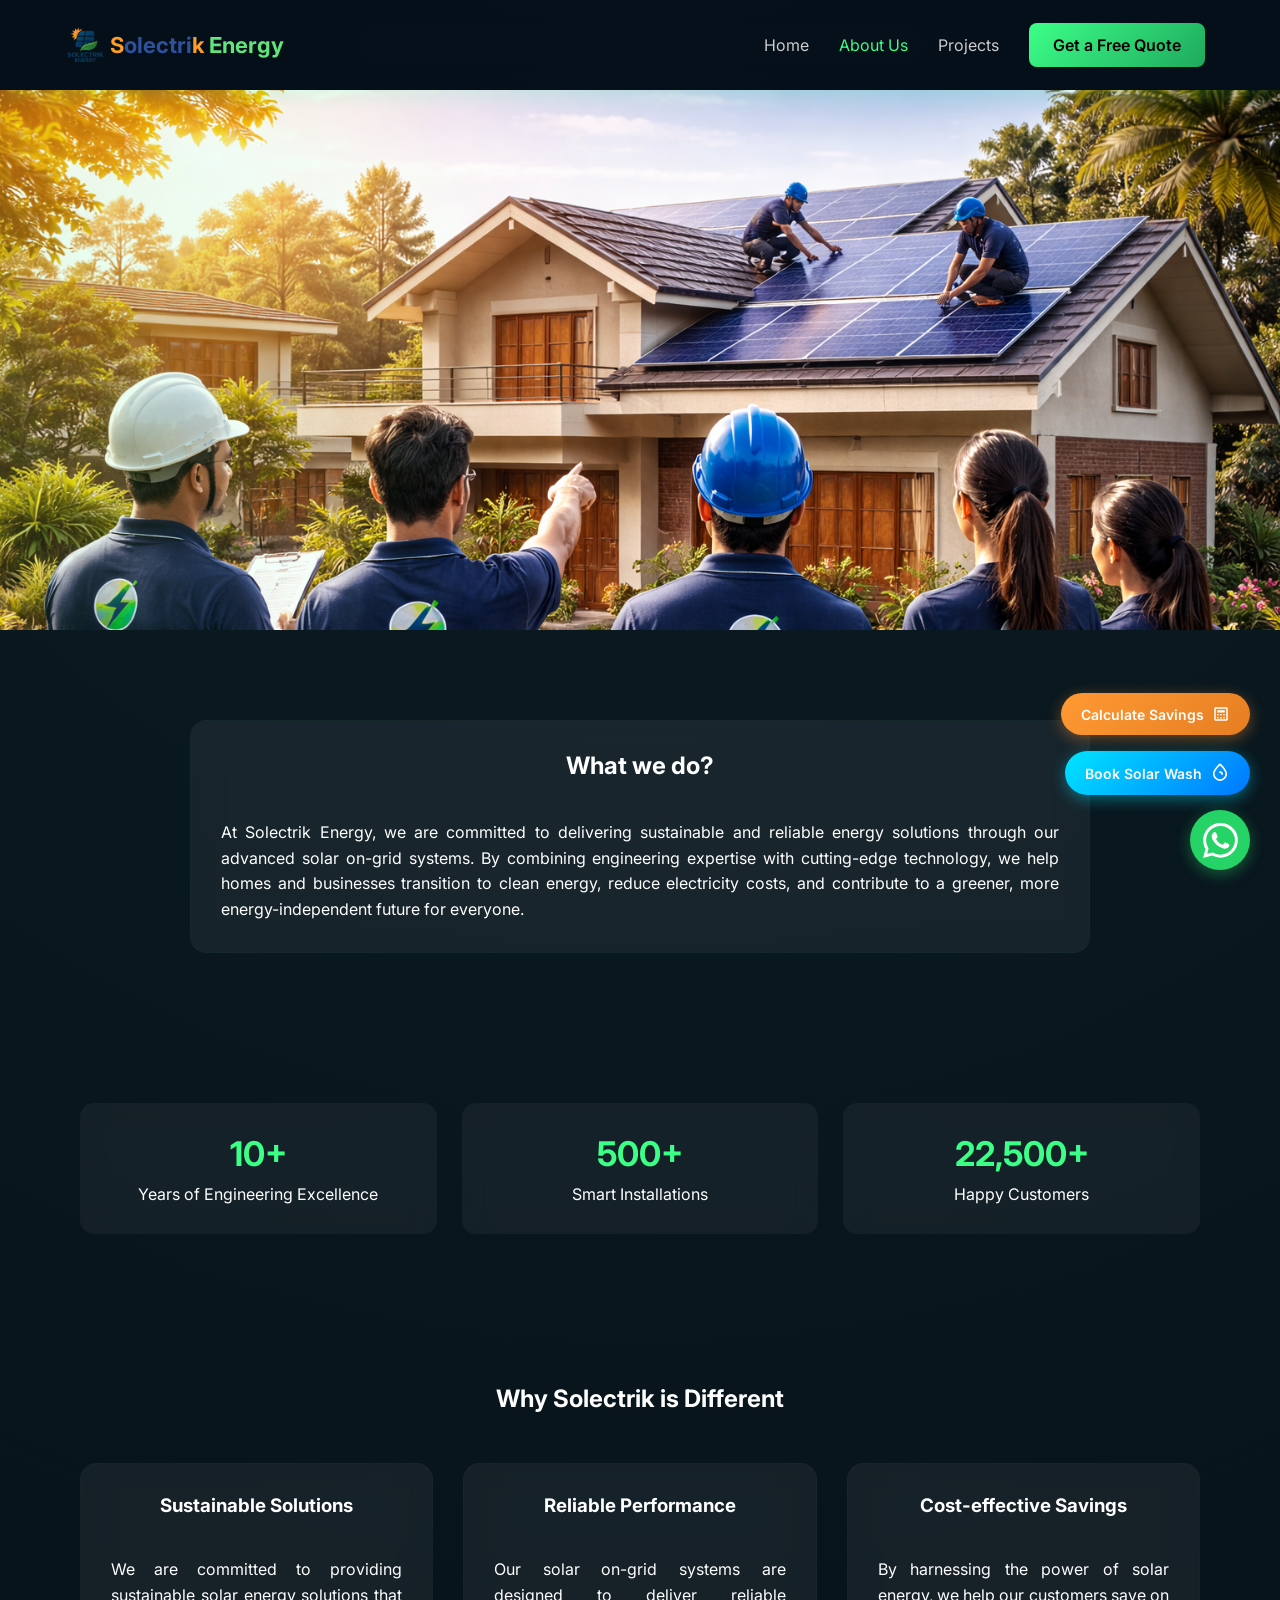
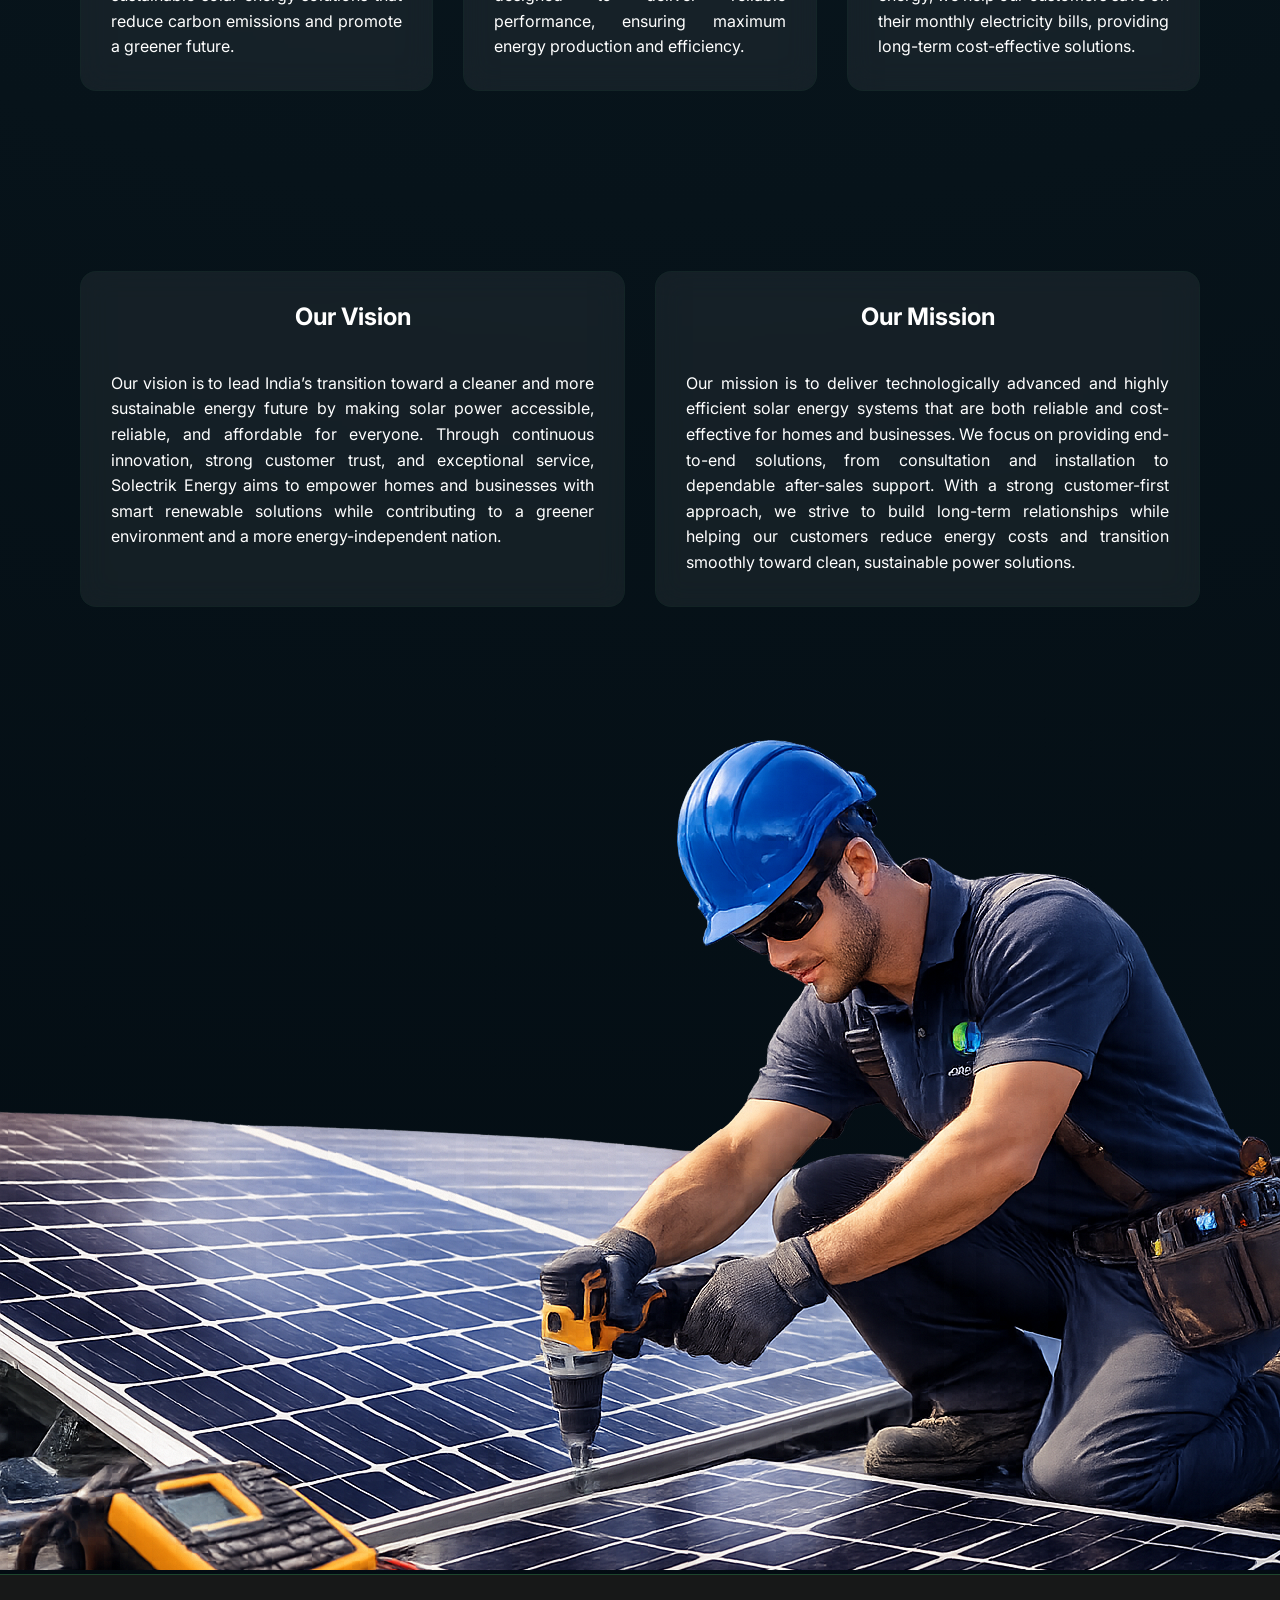
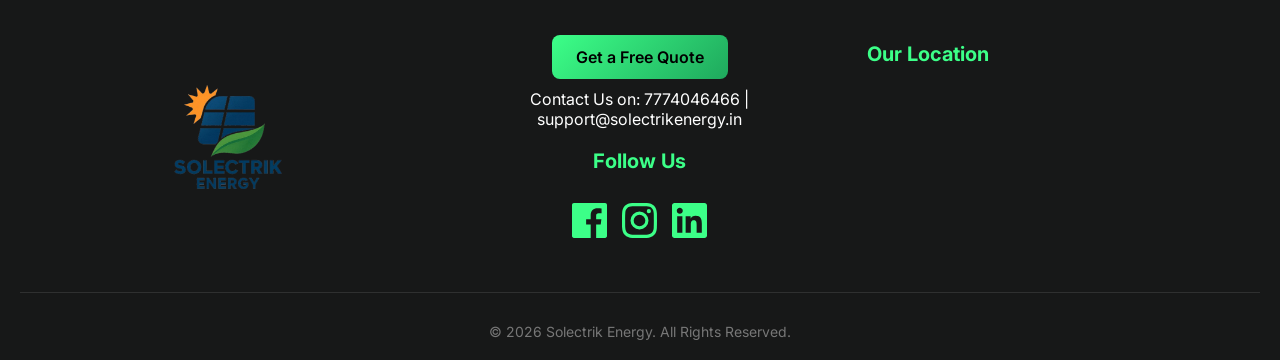
==== commit a8738406: "savings simulator, subsidy pop up, feature cards mobile view" ====
--- a/aboutus.html
+++ b/aboutus.html
@@ -178,7 +178,13 @@
     <p class="copyright">© 2026 Solectrik Energy. All Rights Reserved.</p>
   </div>
 </footer>
-
+<a href="index.html#simulator-section" class="floating-sim">
+  Calculate Savings
+  <svg xmlns="http://www.w3.org/2000/svg" viewBox="0 0 24 24">
+    <path d="M19 3H5c-1.1 0-2 .9-2 2v14c0 1.1.9 2 2 2h14c1.1 0 2-.9 2-2V5c0-1.1-.9-2-2-2zm0 16H5V5h14v14z"/>
+    <path d="M7 7h10v3H7zm0 5h2v2H7zm4 0h2v2h-2zm4 0h2v2h-2zm-8 4h2v2H7zm4 0h2v2h-2zm4 0h2v2h-2z"/>
+  </svg>
+</a>
 <a href="index.html#washing-section" class="floating-wash">
   Book Solar Wash
   <svg xmlns="http://www.w3.org/2000/svg" viewBox="0 0 24 24">
--- a/styles.css
+++ b/styles.css
@@ -5,12 +5,14 @@
   font-family: 'Inter', sans-serif;
 }
 
-body {
+html, body {
   background: radial-gradient(circle at top, #0c1c24, #020a10);
   color: #fff;
-  overflow-x: hidden; /* Prevents horizontal scrolling on mobile */
-}
-
+  overflow-x: hidden; 
+  width: 100%;
+  max-width: 100vw;
+  position: relative;
+}
 
 /* ================= URGENCY ALERT BANNER ================= */
 .urgency-alert {
@@ -24,46 +26,25 @@
   gap: 12px;
   font-size: 15px;
   color: #ffe6e6;
-  
-  /* NEW: Forces mobile browsers to render the animation smoothly */
   -webkit-transform: translateZ(0);
   transform: translateZ(0);
   will-change: box-shadow;
-  
   animation: subtlePulse 2s infinite;
   -webkit-animation: subtlePulse 2s infinite;
 }
 
-.urgency-alert strong {
-  color: #ff3c3c;
-  letter-spacing: 0.5px;
-}
+.urgency-alert strong { color: #ff3c3c; letter-spacing: 0.5px; }
 
 .pulse-dot {
-  width: 12px;
-  height: 12px;
-  min-width: 12px;
-  min-height: 12px;
-  background-color: #ff3c3c;
-  border-radius: 50%;
-  box-shadow: 0 0 10px #ff3c3c;
-  
-  /* NEW: Hardware acceleration for the dot */
+  width: 12px; height: 12px; min-width: 12px; min-height: 12px;
+  background-color: #ff3c3c; border-radius: 50%; box-shadow: 0 0 10px #ff3c3c;
   will-change: opacity, transform;
-  
   animation: blink 1s infinite alternate;
   -webkit-animation: blink 1s infinite alternate;
 }
 
-/* Safari/Webkit specific keyframes for maximum compatibility */
-@-webkit-keyframes blink {
-  0% { opacity: 1; -webkit-transform: scale(1); }
-  100% { opacity: 0.4; -webkit-transform: scale(0.8); }
-}
-@keyframes blink {
-  0% { opacity: 1; transform: scale(1); }
-  100% { opacity: 0.4; transform: scale(0.8); }
-}
+@-webkit-keyframes blink { 0% { opacity: 1; -webkit-transform: scale(1); } 100% { opacity: 0.4; -webkit-transform: scale(0.8); } }
+@keyframes blink { 0% { opacity: 1; transform: scale(1); } 100% { opacity: 0.4; transform: scale(0.8); } }
 
 @-webkit-keyframes subtlePulse {
   0% { box-shadow: 0 0 0 0 rgba(255, 60, 60, 0.2); }
@@ -76,1025 +57,245 @@
   100% { box-shadow: 0 0 0 0 rgba(255, 60, 60, 0); }
 }
 
-/* Urgency Alert Mobile Layout Fixes */
-  .urgency-alert {
-    align-items: flex-start; /* Keeps the dot at the top */
-    text-align: left; /* Overrides the center alignment on mobile */
-    font-size: 14px;
-    padding: 15px;
-  }
-  .pulse-dot {
-    margin-top: 4px; /* Aligns the dot perfectly with the first line of text */
-  }
 /* ================= NAVBAR & LOGO ================= */
 .navbar {
-  display: flex;
-  justify-content: space-between;
-  padding: 20px 60px;
-  align-items: center;
-  position: sticky;
-  top: 0;
-  z-index: 9999;
-  backdrop-filter: blur(12px);
-  background: rgba(5, 15, 25, 0.85); 
-  box-shadow: 0 4px 20px rgba(0, 255, 150, 0.15);
-}
-
-.logo {
-  align-items: center;
-  display: flex;
-  font-size: 22px;
-  font-weight: 700;
-}
-
-.logo img {
-  height: 50px;
-  width: 50px;
-}
-
-.logo span {
-  color: #3cff88;
-}
-
-nav.nav-links {
-  display: flex;
-  align-items: center;
-}
-
-nav a {
-  margin: 0 15px;
-  color: #ccc;
-  text-decoration: none;
-  transition: color 0.3s ease;
-}
-
-nav a:hover, nav a.active {
-  color: #3cff88;
-}
-
-/* Mobile Menu Toggle */
-.menu-toggle {
-  display: none;
-  flex-direction: column;
-  cursor: pointer;
-  gap: 6px;
-  z-index: 10000;
-}
-
-.menu-toggle .bar {
-  width: 25px;
-  height: 3px;
-  background-color: #3cff88;
-  transition: all 0.3s ease;
-  border-radius: 3px;
-}
+  display: flex; justify-content: space-between; padding: 20px 60px; align-items: center;
+  position: sticky; top: 0; z-index: 9999; backdrop-filter: blur(12px);
+  background: rgba(5, 15, 25, 0.85); box-shadow: 0 4px 20px rgba(0, 255, 150, 0.15);
+}
+.logo { align-items: center; display: flex; font-size: 22px; font-weight: 700; }
+.logo img { height: 50px; width: 50px; }
+.logo span { color: #3cff88; }
+a.logo { text-decoration: none; }
+nav.nav-links { display: flex; align-items: center; }
+nav a { margin: 0 15px; color: #ccc; text-decoration: none; transition: color 0.3s ease; }
+nav a:hover, nav a.active { color: #3cff88; }
+
+.menu-toggle { display: none; flex-direction: column; cursor: pointer; gap: 6px; z-index: 10000; }
+.menu-toggle .bar { width: 25px; height: 3px; background-color: #3cff88; transition: all 0.3s ease; border-radius: 3px; }
 
 /* ================= GLOBAL BUTTONS ================= */
 .btn-primary {
-  display: inline-block;
-  background: linear-gradient(135deg, #3cff88, #1fa95d);
-  border: none;
-  padding: 12px 24px;
-  border-radius: 8px;
-  color: #000;
-  font-weight: 600;
-  cursor: pointer;
-  text-decoration: none;
-  transition: transform 0.3s ease, box-shadow 0.3s ease;
-  text-align: center;
-}
-
-.btn-primary:hover {
-  transform: scale(1.05);
-  box-shadow: 0 5px 15px rgba(60, 255, 136, 0.3);
-}
+  display: inline-block; background: linear-gradient(135deg, #3cff88, #1fa95d); border: none; padding: 12px 24px;
+  border-radius: 8px; color: #000; font-weight: 600; cursor: pointer; text-decoration: none;
+  transition: transform 0.3s ease, box-shadow 0.3s ease; text-align: center;
+}
+.btn-primary:hover { transform: scale(1.05); box-shadow: 0 5px 15px rgba(60, 255, 136, 0.3); }
 
 .btn-secondary {
-  background: transparent;
-  border: 2px solid #3cff88;
-  color: #3cff88;
-  padding: 12px 24px;
-  border-radius: 8px;
-  font-weight: 600;
-  cursor: pointer;
-  transition: all 0.3s ease;
-  text-align: center;
-}
-
-.btn-secondary:hover {
-  background: rgba(60, 255, 136, 0.15);
-  transform: translateY(-2px);
-}
+  background: transparent; border: 2px solid #3cff88; color: #3cff88; padding: 12px 24px;
+  border-radius: 8px; font-weight: 600; cursor: pointer; transition: all 0.3s ease; text-align: center;
+}
+.btn-secondary:hover { background: rgba(60, 255, 136, 0.15); transform: translateY(-2px); }
 
 .btn-outline {
-  background: transparent;
-  border: 1px solid #3cff88;
-  color: #3cff88;
-  padding: 12px 24px;
-  border-radius: 8px;
-  cursor: pointer;
-  transition: transform 0.3s ease, background 0.3s ease;
-  text-align: center;
-}
-
-.btn-outline:hover {
-  transform: scale(1.05);
-  background: rgba(60, 255, 136, 0.1);
-}
+  background: transparent; border: 1px solid #3cff88; color: #3cff88; padding: 12px 24px;
+  border-radius: 8px; cursor: pointer; transition: transform 0.3s ease, background 0.3s ease; text-align: center;
+}
+.btn-outline:hover { transform: scale(1.05); background: rgba(60, 255, 136, 0.1); }
 
 /* ================= HOMEPAGE ================= */
-.hero {
-  height: 90vh;
-  background: url("assets/solar.png") center/cover no-repeat;
-  display: flex;
-  align-items: center;
-  padding: 0 80px;
-}
-
-.hero-content h1 {
-  font-size: 48px;
-  max-width: 600px;
-}
-
+.hero { height: 90vh; background: url("assets/solar.png") center/cover no-repeat; display: flex; align-items: center; padding: 0 80px; }
+.hero-content h1 { font-size: 48px; max-width: 600px; }
 .hero-content span { color: #3cff88; }
 .hero-content p { margin: 20px 0; color: #aaa; }
 
-.stats {
-  display: flex;
-  justify-content: center;
-  gap: 30px;
-  padding: 20px;
-}
-
-.stat-card {
-  background: rgba(255,255,255,0.05);
-  padding: 20px 30px;
-  border-radius: 14px;
-  backdrop-filter: blur(10px);
-  text-align: center;
-  flex: 1;
-}
+.stats { display: flex; justify-content: center; gap: 30px; padding: 20px; }
+.stat-card { background: rgba(255,255,255,0.05); padding: 20px 30px; border-radius: 14px; backdrop-filter: blur(10px); text-align: center; flex: 1; }
 
 /* ================= PM SURYA GHAR SUBSIDY BANNER ================= */
-.subsidy-banner {
-  padding: 40px 80px;
-  display: flex;
-  justify-content: center;
-}
-
-.subsidy-container {
-  display: flex;
-  align-items: center;
-  justify-content: space-between;
-  width: 100%;
-  background: linear-gradient(135deg, rgba(255,255,255,0.05), rgba(255, 153, 51, 0.08)); /* Saffron hint for Govt scheme */
-  border: 1px solid rgba(255, 153, 51, 0.3);
-  padding: 40px;
-  gap: 40px;
-  border-radius: 20px;
-  text-align: left;
-}
-
-.subsidy-content {
-  flex: 1;
-}
-
-.subsidy-badge {
-  display: inline-block;
-  background: #ff9933; /* Saffron color */
-  color: #fff;
-  padding: 6px 14px;
-  border-radius: 20px;
-  font-size: 12px;
-  font-weight: 700;
-  letter-spacing: 1px;
-  margin-bottom: 15px;
-}
-
-.subsidy-content h2 {
-  font-size: 34px;
-  color: #ffffff;
-  margin-bottom: 10px;
-}
-
-.subsidy-sub {
-  color: #00e5ff;
-  font-size: 18px;
-  margin-bottom: 25px;
-  font-weight: 600;
-}
-
-.subsidy-list {
-  list-style: none;
-  margin-bottom: 30px;
-}
-
-.subsidy-list li {
-  margin-bottom: 14px;
-  font-size: 16px;
-  color: #ccc;
-}
-
-.subsidy-list li strong {
-  color: #3cff88;
-}
-
-.subsidy-image {
-  flex: 0.7;
-  position: relative;
-  text-align: center;
-}
-
-.subsidy-image img {
-  max-width: 100%;
-  height: auto;
-  max-height: 350px;
-  border-radius: 12px;
-  filter: drop-shadow(0 15px 25px rgba(0,0,0,0.5));
-}
-
-.scheme-logo-text {
-  position: absolute;
-  bottom: -15px;
-  left: 50%;
-  transform: translateX(-50%);
-  background: #fff;
-  color: #000;
-  padding: 10px 20px;
-  border-radius: 8px;
-  font-weight: 700;
-  text-align: center;
-  line-height: 1.2;
-  box-shadow: 0 5px 15px rgba(255, 153, 51, 0.4);
-  width: 80%;
-}
-
-.scheme-logo-text span {
-  color: #ff9933;
-  font-size: 14px;
-}
-
+.subsidy-banner { padding: 40px 80px; display: flex; justify-content: center; }
+.subsidy-container { display: flex; align-items: center; justify-content: space-between; width: 100%; background: linear-gradient(135deg, rgba(255,255,255,0.05), rgba(255, 153, 51, 0.08)); border: 1px solid rgba(255, 153, 51, 0.3); padding: 40px; gap: 40px; border-radius: 20px; text-align: left; }
+.subsidy-content { flex: 1; }
+.subsidy-badge { display: inline-block; background: #ff9933; color: #fff; padding: 6px 14px; border-radius: 20px; font-size: 12px; font-weight: 700; letter-spacing: 1px; margin-bottom: 15px; }
+.subsidy-content h2 { font-size: 34px; color: #ffffff; margin-bottom: 10px; }
+.subsidy-sub { color: #00e5ff; font-size: 18px; margin-bottom: 25px; font-weight: 600; }
+.subsidy-list { list-style: none; margin-bottom: 30px; }
+.subsidy-list li { margin-bottom: 14px; font-size: 16px; color: #ccc; }
+.subsidy-list li strong { color: #3cff88; }
+.subsidy-image { flex: 0.7; position: relative; text-align: center; }
+.subsidy-image img { max-width: 100%; height: auto; max-height: 350px; border-radius: 12px; filter: drop-shadow(0 15px 25px rgba(0,0,0,0.5)); }
+.scheme-logo-text { position: absolute; bottom: -15px; left: 50%; transform: translateX(-50%); background: #fff; color: #000; padding: 10px 20px; border-radius: 8px; font-weight: 700; text-align: center; line-height: 1.2; box-shadow: 0 5px 15px rgba(255, 153, 51, 0.4); width: 80%; }
+.scheme-logo-text span { color: #ff9933; font-size: 14px; }
 
 /* Video Section */
-.extended {
-  position: relative;
-  width: 100%;
-  min-height: 100vh;
-  overflow: hidden;
-}
-
-.bg-video {
-  position: absolute;
-  top: 50%;
-  left: 50%;
-  width: 100%;
-  height: 100%;
-  object-fit: cover;
-  transform: translate(-50%, -50%);
-  z-index: -1;
-}
-
-.extended-content {
-  position: relative;
-  z-index: 2;
-  padding: 80px;
-}
-
-.extended::after {
-  content: "";
-  position: absolute;
-  inset: 0;
-  background: rgba(0, 0, 0, 0.55);
-  z-index: 1;
-}
+.extended { position: relative; width: 100%; min-height: 100vh; overflow: hidden; }
+.bg-video { position: absolute; top: 50%; left: 50%; width: 100%; height: 100%; object-fit: cover; transform: translate(-50%, -50%); z-index: -1; }
+.extended-content { position: relative; z-index: 2; padding: 80px; }
+.extended::after { content: ""; position: absolute; inset: 0; background: rgba(0, 0, 0, 0.55); z-index: 1; }
 
 /* Layout Grids */
-.dashboard, .features, .simulator, .projects, .trust {
-  padding: 80px 40px;
-}
-
-.dashboard-grid, .project-grid, .features {
-  display: grid;
-  grid-template-columns: repeat(auto-fit, minmax(220px,1fr));
-  gap: 20px;
-}
-
-.dashboard h1 {
-  text-align: center;
-  margin-bottom: 30px;
-}
+.dashboard, .features, .simulator, .projects, .trust { padding: 80px 40px; }
+.dashboard-grid, .project-grid, .features { display: grid; grid-template-columns: repeat(auto-fit, minmax(220px,1fr)); gap: 20px; }
+.dashboard h1 { text-align: center; margin-bottom: 30px; }
 
 /* Shared Card Styles */
-.dash-card, .feature-card, .project-card, .trust-card {
-  background: rgba(255,255,255,0.06);
-  padding: 25px;
-  border-radius: 14px;
-  backdrop-filter: blur(12px);
-  transition: transform 0.3s ease;
-}
-
-.dash-card:hover, .feature-card:hover, .project-card:hover, .trust-card:hover,
-.solution-card:hover, .process-card:hover, .metric-card:hover, .tech-card:hover {
-  transform: scale(1.05);
-}
-
-.feature-card, .project-card {
-  padding: 0;
-  overflow: hidden;
-  border-radius: 18px;
-}
-
-.feature-img, .project-card img, .dash-card img {
-  width: 100%;
-  object-fit: cover;
-  border-radius: 18px 18px 0 0;
-  display: block;
-  box-shadow: 0 10px 30px rgba(0,255,180,0.25);
-}
-
+.dash-card, .feature-card, .project-card, .trust-card { background: rgba(255,255,255,0.06); padding: 25px; border-radius: 14px; backdrop-filter: blur(12px); transition: transform 0.3s ease; }
+.dash-card:hover, .feature-card:hover, .project-card:hover, .trust-card:hover { transform: scale(1.05); }
+.feature-card, .project-card { padding: 0; overflow: hidden; border-radius: 18px; }
+.feature-img, .project-card img, .dash-card img { width: 100%; object-fit: cover; border-radius: 18px 18px 0 0; display: block; box-shadow: 0 10px 30px rgba(0,255,180,0.25); }
 .feature-img, .project-card img { height: 220px; }
 .dash-card img { height: 120px; }
-
-.feature-card h3, .project-card h3 {
-  text-align: center;
-  margin: 16px 0 8px;
-  color: #ffffff;
-  padding: 0 20px;
-}
-
-.feature-card p {
-  text-align: center;
-  margin-bottom: 20px;
-  color: #b6dfff;
-  font-size: 14px;
-  padding: 0 20px;
-}
-
+.feature-card h3, .project-card h3 { text-align: center; margin: 16px 0 8px; color: #ffffff; padding: 0 20px; }
+.feature-card p { text-align: center; margin-bottom: 20px; color: #b6dfff; font-size: 14px; padding: 0 20px; }
 .dash-card h3 { padding: 5px; color: #b6dfff; text-align: center; }
 .dash-card p { text-align: center; }
-
-.trust {
-  display: flex;
-  justify-content: center;
-  gap: 30px;
-  flex-wrap: wrap;
-}
+.trust { display: flex; justify-content: center; gap: 30px; flex-wrap: wrap; }
 
 /* ================= ABOUT US PAGE ================= */
-.about-hero {
-  height: 60vh;
-  background: radial-gradient(circle at left, rgba(60,255,136,0.15), transparent 40%), url("assets/about%20us.png") center/cover no-repeat;
-  display: flex;
-  align-items: center;
-  padding: 0 100px;
-}
-
+.about-hero { height: 60vh; background: radial-gradient(circle at left, rgba(60,255,136,0.15), transparent 40%), url("assets/about%20us.png") center/cover no-repeat; display: flex; align-items: center; padding: 0 100px; }
 .about-hero-content h1 { font-size: 44px; max-width: 700px; }
 .about-hero-content span { color: #3cff88; }
 .about-hero-content p { margin-top: 15px; color: #aaa; max-width: 600px; }
-
-.about-section {
-  padding: 90px 80px;
-  position: relative;
-  z-index: 2;
-}
-
+.about-section { padding: 90px 80px; position: relative; z-index: 2; }
 .section-title { text-align: center; margin-bottom: 50px; }
-
-.about-grid {
-  display: grid;
-  grid-template-columns: repeat(auto-fit, minmax(260px, 1fr));
-  gap: 30px;
-}
-
-.glass-card {
-  background: rgba(255, 255, 255, 0.06);
-  padding: 30px;
-  text-align: center;
-  border-radius: 16px;
-  backdrop-filter: blur(14px);
-  border: 1px solid rgba(2, 87, 47, 0.08);
-  position: relative;
-  z-index: 3;
-  transition: transform 0.3s ease, box-shadow 0.3s ease;
-}
-
-.glass-card:hover {
-  transform: scale(1.05);
-  box-shadow: 0 15px 35px rgba(0,255,180,0.25);
-}
-
+.about-grid { display: grid; grid-template-columns: repeat(auto-fit, minmax(260px, 1fr)); gap: 30px; }
+.glass-card { background: rgba(255, 255, 255, 0.06); padding: 30px; text-align: center; border-radius: 16px; backdrop-filter: blur(14px); border: 1px solid rgba(2, 87, 47, 0.08); position: relative; z-index: 3; transition: transform 0.3s ease, box-shadow 0.3s ease; }
+.glass-card:hover { transform: scale(1.05); box-shadow: 0 15px 35px rgba(0,255,180,0.25); }
 .glass-card.wide { max-width: 900px; margin: auto; }
-
-.about-metrics {
-  display: grid;
-  grid-template-columns: repeat(auto-fit, minmax(220px, 1fr));
-  gap: 25px;
-  padding: 60px 80px;
-}
-
-.metric-card {
-  text-align: center;
-  background: rgba(255,255,255,0.05);
-  padding: 30px;
-  border-radius: 14px;
-  backdrop-filter: blur(12px);
-}
-
+.about-metrics { display: grid; grid-template-columns: repeat(auto-fit, minmax(220px, 1fr)); gap: 25px; padding: 60px 80px; }
+.metric-card { text-align: center; background: rgba(255,255,255,0.05); padding: 30px; border-radius: 14px; backdrop-filter: blur(12px); }
 .metric-card h3 { font-size: 34px; color: #3cff88; margin: 0 0 10px 0; }
 
-.about-cta {
-  position: relative;
-  height: 350px;
-  overflow: visible;
-  padding: 10px;
-  text-align: center;
-  background: linear-gradient(180deg, transparent, rgba(60,255,136,0.08));
-}
-
-.cta-worker {
-  position: absolute;
-  top: 0%;
-  left: 50%;
-  transform: translate(-50%, -50%);
-  width: 100vw;
-  max-width: 100%;
-  height: auto;
-  z-index: -1;
-  opacity: 0.95;
-  pointer-events: none;
-  filter: drop-shadow(0 25px 40px rgba(0,0,0,0.4));
-}
-
 /* ================= PROJECTS & GALLERY PAGE ================= */
-.projects-hero {
-  height: 60vh;
-  background: radial-gradient(circle at left, rgba(60,255,136,0.15), transparent 40%), url("assets/project%20banner.png") center/cover no-repeat;
-  display: flex;
-  align-items: center;
-  padding: 0 80px;
-}
-
+.projects-hero { height: 60vh; background: radial-gradient(circle at left, rgba(60,255,136,0.15), transparent 40%), url("assets/project%20banner.png") center/cover no-repeat; display: flex; align-items: center; padding: 0 80px; }
 .projects-hero span { color: #3cff88; }
 .projects-hero-content p { margin-top: 20px; color: #aaa; max-width: 650px; }
-
-.project-stats {
-  display: grid;
-  grid-template-columns: repeat(auto-fit, minmax(220px,1fr));
-  gap: 25px;
-  padding: 60px 80px;
-}
-
+.project-stats { display: grid; grid-template-columns: repeat(auto-fit, minmax(220px,1fr)); gap: 25px; padding: 60px 80px; }
 .projects-section { padding: 90px 80px; }
-
-.projects-grid, .performance-grid {
-  display: grid;
-  grid-template-columns: repeat(auto-fit, minmax(280px,1fr));
-  gap: 35px;
-}
-
-.project-card-tech {
-  background: rgba(255,255,255,0.06);
-  padding: 25px;
-  border-radius: 18px;
-  backdrop-filter: blur(14px);
-  border: 1px solid rgba(255,255,255,0.08);
-}
-
-.project-img {
-  height: 180px;
-  border-radius: 14px;
-  margin-bottom: 15px;
-  background-size: cover;
-  background-position: center;
-}
+.projects-grid, .performance-grid { display: grid; grid-template-columns: repeat(auto-fit, minmax(280px,1fr)); gap: 35px; }
 
 /* Gallery Scroll Layout */
-.gallery-section {
-  padding: 80px 20px;
-  text-align: center;
-  overflow: hidden;
-}
-
-.gallery-wrapper {
-  display: flex;
-  align-items: center;
-  justify-content: center;
-  max-width: 1200px;
-  margin: 0 auto;
-  position: relative;
-  gap: 15px;
-}
-
-.gallery-container {
-  overflow: hidden;
-  width: 100%;
-  max-width: 1050px; 
-}
-
-.gallery-track {
-  display: flex;
-  gap: 20px;
-  will-change: transform; 
-  align-items: center;
-}
-
-.gallery-img {
-  flex: 0 0 auto;
-  width: 320px;
-  height: 240px;
-  object-fit: cover; 
-  border-radius: 12px; 
-  cursor: pointer;
-  border: 1px solid rgba(60, 255, 136, 0.5); 
-  box-shadow: 0 0 20px rgba(60, 255, 136, 0.15); 
-  transition: all 0.3s ease;
-}
-
+.gallery-section { padding: 80px 20px; text-align: center; overflow: hidden; }
+.gallery-wrapper { display: flex; align-items: center; justify-content: center; max-width: 1200px; margin: 0 auto; position: relative; gap: 15px; }
+.gallery-container { overflow: hidden; width: 100%; max-width: 1050px; }
+.gallery-track { display: flex; gap: 20px; will-change: transform; align-items: center; }
+.gallery-img { flex: 0 0 auto; width: 320px; height: 240px; object-fit: cover; border-radius: 12px; cursor: pointer; border: 1px solid rgba(60, 255, 136, 0.5); box-shadow: 0 0 20px rgba(60, 255, 136, 0.15); transition: all 0.3s ease; }
 video.gallery-img { background-color: #000; }
-
-.gallery-img:hover {
-  transform: translateY(-5px) scale(1.02);
-  border-color: #3cff88;
-  box-shadow: 0 0 35px rgba(60, 255, 136, 0.4);
-}
-
-.nav-arrow {
-  background: rgba(255, 255, 255, 0.05);
-  color: #3cff88;
-  border: 1px solid #3cff88;
-  border-radius: 50%;
-  width: 50px;
-  height: 50px;
-  font-size: 20px;
-  cursor: pointer;
-  transition: all 0.3s ease;
-  display: flex;
-  align-items: center;
-  justify-content: center;
-  flex-shrink: 0;
-}
-
-.nav-arrow:hover {
-  background: #3cff88;
-  color: #000;
-  transform: scale(1.1);
-}
-
-/* Lightbox Pop-up */
-.lightbox {
-  display: none;
-  position: fixed;
-  z-index: 9999;
-  left: 0;
-  top: 0;
-  width: 100vw;
-  height: 100vh;
-  background-color: rgba(0, 0, 0, 0.85);
-  backdrop-filter: blur(8px);
-  justify-content: center;
-  align-items: center;
-  opacity: 0;
-  transition: opacity 0.4s ease;
-}
-
-.lightbox.show { display: flex; opacity: 1; }
-
-.lightbox-media-wrapper {
-  display: flex;
-  justify-content: center;
-  align-items: center;
-  width: 100%;
-  height: 100%;
-}
-
-.lightbox-content {
-  max-width: 90%;
-  max-height: 85vh;
-  border-radius: 12px;
-  border: 2px solid rgba(60, 255, 136, 0.4);
-  box-shadow: 0 20px 50px rgba(0, 0, 0, 0.5);
-  transform: scale(0.8);
-  transition: transform 0.4s cubic-bezier(0.25, 1, 0.5, 1);
-}
-
-.lightbox.show .lightbox-content { transform: scale(1); }
-
-.close-lightbox {
-  position: absolute;
-  top: 15px;
-  right: 25px;
-  color: #fff;
-  font-size: 45px;
-  font-weight: 300;
-  cursor: pointer;
-  transition: color 0.3s;
-  z-index: 10000;
-}
-
-.close-lightbox:hover { color: #3cff88; }
-
+.gallery-img:hover { transform: translateY(-5px) scale(1.02); border-color: #3cff88; box-shadow: 0 0 35px rgba(60, 255, 136, 0.4); }
 
 /* ================= QUOTE & SIMULATOR PAGE ================= */
-.page-hero {
-  padding: 120px 20px 80px;
-  text-align: center;
-  background: radial-gradient(circle at top, #0f2027, #000);
-}
-
+.page-hero { padding: 120px 20px 80px; text-align: center; background: radial-gradient(circle at top, #0f2027, #000); }
 .page-hero h1 { font-size: 42px; color: #ffffff; }
 .page-hero p { max-width: 700px; margin: 15px auto 0; color: #9bdcff; }
-
-.quote-section {
-  padding: 90px 10%;
-  background: radial-gradient(circle at bottom, #02131f, #000);
-}
-
-.quote-container {
-  display: grid;
-  grid-template-columns: 1fr 1.2fr;
-  gap: 70px;
-  align-items: center;
-}
-
+.quote-section { padding: 90px 10%; background: radial-gradient(circle at bottom, #02131f, #000); }
+.quote-container { display: grid; grid-template-columns: 1fr 1.2fr; gap: 70px; align-items: center; }
 .quote-info h2 { color: #457ef1; margin-bottom: 20px; }
 .quote-info ul { list-style: none; padding: 0; margin-bottom: 35px; }
 .quote-info ul li { color: #457ef1; margin-bottom: 12px; font-size: 15px; }
-
 .tech-stats { display: flex; gap: 30px; flex-wrap: wrap;}
-.tech-stats div {
-  background: rgba(255,255,255,0.05);
-  padding: 20px;
-  border-radius: 14px;
-  border: 1px solid rgba(0,229,255,0.15);
-  text-align: center;
-  flex: 1;
-  min-width: 110px;
-}
+.tech-stats div { background: rgba(255,255,255,0.05); padding: 20px; border-radius: 14px; border: 1px solid rgba(0,229,255,0.15); text-align: center; flex: 1; min-width: 110px; }
 .tech-stats h3 { color: #457ef1; font-size: 26px; }
 .tech-stats p { color: #457ef1; font-size: 13px; }
-
-.quote-form {
-  background: rgba(255,255,255,0.05);
-  padding: 40px;
-  border-radius: 20px;
-  border: 1px solid rgba(0,229,255,0.2);
-}
-
+.quote-form { background: rgba(255,255,255,0.05); padding: 40px; border-radius: 20px; border: 1px solid rgba(0,229,255,0.2); }
 .quote-form h2 { color: #ffffff; margin-bottom: 25px; }
-
-.form-grid {
-  display: grid;
-  grid-template-columns: 1fr 1fr;
-  gap: 15px;
-}
-
-.quote-form input, .quote-form select, .quote-form textarea {
-  width: 100%;
-  padding: 14px;
-  background: #010d17;
-  border: 1px solid rgba(0,229,255,0.25);
-  color: #ffffff;
-  border-radius: 10px;
-  margin-bottom: 15px;
-  outline: none;
-}
-
+.form-grid { display: grid; grid-template-columns: 1fr 1fr; gap: 15px; }
+.quote-form input, .quote-form select, .quote-form textarea { width: 100%; padding: 14px; background: #010d17; border: 1px solid rgba(0,229,255,0.25); color: #ffffff; border-radius: 10px; margin-bottom: 15px; outline: none; }
 .quote-form input:focus, .quote-form select:focus, .quote-form textarea:focus { border-color: #457ef1; }
-
-.quote-form button {
-  width: 100%;
-  padding: 16px;
-  background: linear-gradient(90deg, #457ef1, #00bcd4);
-  color: #000;
-  border: none;
-  font-weight: 600;
-  border-radius: 12px;
-  cursor: pointer;
-  transition: 0.3s;
-}
-
+.quote-form button { width: 100%; padding: 16px; background: linear-gradient(90deg, #457ef1, #00bcd4); color: #000; border: none; font-weight: 600; border-radius: 12px; cursor: pointer; transition: 0.3s; }
 .quote-form button:hover { transform: translateY(-2px) scale(1.02); }
 
-.simulator-wrapper {
-  display: flex;
-  gap: 50px;
-  align-items: flex-start;
-  justify-content: center;
-  flex-wrap: wrap;
-}
-
-.sim-card {
-  max-width: 400px;
-  width: 100%;
-  background: linear-gradient(180deg, transparent, rgba(60,255,136,0.08));
-  padding: 30px;
-  border-radius: 14px;
-}
-
-.sim-card input {
-  width: 100%;
-  padding: 14px;
-  margin: 15px 0;
-  background: #010d17;
-  border: 1px solid rgba(0,229,255,0.25);
-  color: #ffffff;
-  border-radius: 10px;
-  outline: none;
-}
-
+.simulator-wrapper { display: flex; gap: 50px; align-items: flex-start; justify-content: center; flex-wrap: wrap; }
+.sim-card { max-width: 400px; width: 100%; background: linear-gradient(180deg, transparent, rgba(60,255,136,0.08)); padding: 30px; border-radius: 14px; }
+.sim-card input { width: 100%; padding: 14px; margin: 15px 0; background: #010d17; border: 1px solid rgba(0,229,255,0.25); color: #ffffff; border-radius: 10px; outline: none; }
 .sim-card input:focus { border-color: #00e5ff; }
-
-.result-card {
-  display: none;
-  max-width: 500px;
-  width: 100%;
-  background: rgba(255,255,255,0.06);
-  padding: 30px;
-  border-radius: 18px;
-  backdrop-filter: blur(14px);
-  border: 1px solid rgba(0,229,255,0.2);
-}
-
+.result-card { display: none; max-width: 500px; width: 100%; background: rgba(255,255,255,0.06); padding: 30px; border-radius: 18px; backdrop-filter: blur(14px); border: 1px solid rgba(0,229,255,0.2); }
 .result-card h3 { margin-bottom: 20px; color: #00e5ff; }
 
 /* ================= NEW FOOTER STYLES ================= */
-.main-footer {
-  background: rgba(25, 25, 25, 0.95);
-  border-top: 1px solid rgba(60, 255, 136, 0.2);
-  padding: 60px 20px 20px 20px;
-  color: #fff;
-}
-
-.footer-container {
-  display: flex;
-  justify-content: space-between;
-  align-items: center;
-  max-width: 1200px;
-  margin: 0 auto;
-  flex-wrap: wrap;
-  gap: 40px;
-}
-
-.footer-left, .footer-center, .footer-right {
-  flex: 1;
-  min-width: 280px;
-}
-
+.main-footer { background: rgba(25, 25, 25, 0.95); border-top: 1px solid rgba(60, 255, 136, 0.2); padding: 60px 20px 20px 20px; color: #fff; }
+.footer-container { display: flex; justify-content: space-between; align-items: center; max-width: 1200px; margin: 0 auto; flex-wrap: wrap; gap: 40px; }
+.footer-left, .footer-center, .footer-right { flex: 1; min-width: 280px; }
 .footer-left { text-align: center; }
-
-.footer-center {
-  display: flex;
-  flex-direction: column;
-  align-items: center;
-  text-align: center;
-}
-
-.footer-right h3, .footer-center h3 {
-  color: #3cff88;
-  margin-bottom: 15px;
-  font-size: 20px;
-}
-
-.social-icons a {
-  transition: transform 0.3s ease;
-  display: inline-block;
-}
-
+.footer-center { display: flex; flex-direction: column; align-items: center; text-align: center; }
+.footer-right h3, .footer-center h3 { color: #3cff88; margin-bottom: 15px; font-size: 20px; }
+.social-icons a { transition: transform 0.3s ease; display: inline-block; }
 .social-icons a:hover { transform: scale(1.15); }
-
-.footer-bottom {
-  text-align: center;
-  padding-top: 30px;
-  margin-top: 50px;
-  border-top: 1px solid rgba(255, 255, 255, 0.1);
-}
-
+.footer-bottom { text-align: center; padding-top: 30px; margin-top: 50px; border-top: 1px solid rgba(255, 255, 255, 0.1); }
 .footer-bottom .copyright { color: #777; font-size: 14px; }
 
-/* ================= CONSULTATION MODAL ================= */
-.consultation-form-wrapper {
-  background: #050f19;
-  padding: 40px;
-  border-radius: 16px;
-  border: 1px solid rgba(60, 255, 136, 0.3);
-  width: 90%;
-  max-width: 550px;
-  position: relative;
-  background-image: radial-gradient(circle at top right, rgba(60, 255, 136, 0.05), transparent 50%);
-}
-
-.consultation-form-wrapper h2 {
-  color: #3cff88;
-  margin-bottom: 5px;
-  text-align: center;
-}
-
-.consultation-form-wrapper .close-lightbox {
-  top: 15px;
-  right: 25px;
-}
-
-.modal-input {
-  width: 100%;
-  padding: 14px;
-  margin-bottom: 15px;
-  background: #010d17;
-  border: 1px solid rgba(60, 255, 136, 0.25);
-  color: #ffffff;
-  border-radius: 10px;
-  outline: none;
-  font-family: 'Inter', sans-serif;
-}
-
-.modal-input:focus {
-  border-color: #3cff88;
-  box-shadow: 0 0 10px rgba(60, 255, 136, 0.1);
-}
-
-/* Fix calendar icon color for date picker */
-::-webkit-calendar-picker-indicator {
-  filter: invert(1);
-  cursor: pointer;
-}
-
-/* ================= MOBILE RESPONSIVENESS ================= */
+/* ================= MODAL & LIGHTBOX ================= */
+.lightbox { display: none; position: fixed; z-index: 9999; left: 0; top: 0; width: 100vw; height: 100vh; background-color: rgba(0, 0, 0, 0.85); backdrop-filter: blur(8px); justify-content: center; align-items: center; opacity: 0; transition: opacity 0.4s ease; }
+.lightbox.show { display: flex; opacity: 1; }
+.consultation-form-wrapper { background: #050f19; padding: 40px; border-radius: 16px; border: 1px solid rgba(60, 255, 136, 0.3); width: 90%; max-width: 550px; position: relative; background-image: radial-gradient(circle at top right, rgba(60, 255, 136, 0.05), transparent 50%); transform: scale(0.8); transition: transform 0.4s cubic-bezier(0.25, 1, 0.5, 1); }
+.lightbox.show .consultation-form-wrapper { transform: scale(1); }
+.consultation-form-wrapper h2 { color: #3cff88; margin-bottom: 5px; text-align: center; }
+.close-lightbox { position: absolute; top: 15px; right: 25px; color: #fff; font-size: 45px; font-weight: 300; cursor: pointer; transition: color 0.3s; z-index: 10000; }
+.close-lightbox:hover { color: #3cff88; }
+.modal-input { width: 100%; padding: 14px; margin-bottom: 15px; background: #010d17; border: 1px solid rgba(60, 255, 136, 0.25); color: #ffffff; border-radius: 10px; outline: none; box-sizing: border-box; }
+.modal-input:focus { border-color: #3cff88; box-shadow: 0 0 10px rgba(60, 255, 136, 0.1); }
+::-webkit-calendar-picker-indicator { filter: invert(1); cursor: pointer; }
+
+/* ================= SOLAR WASHING SECTION ================= */
+.washing-container { display: flex; flex-wrap: wrap; align-items: center; justify-content: space-between; gap: 40px; width: 100%; max-width: 1100px; margin: 0 auto; background: rgba(255,255,255,0.03); border: 1px solid rgba(0, 229, 255, 0.15); padding: 40px; border-radius: 16px; box-sizing: border-box; }
+.washing-text { flex: 1 1 300px; text-align: left; box-sizing: border-box; }
+.washing-form-box { flex: 1 1 300px; background: rgba(1, 13, 23, 0.8); padding: 30px; border-radius: 16px; border: 1px solid rgba(60, 255, 136, 0.4); box-shadow: 0 10px 30px rgba(0,0,0,0.5); width: 100%; box-sizing: border-box; }
+
+/* ================= FLOATING BUTTONS ================= */
+.floating-wa { position: fixed; bottom: 30px; right: 30px; background-color: #25D366; color: white; width: 60px; height: 60px; border-radius: 50%; display: flex; justify-content: center; align-items: center; box-shadow: 0 4px 15px rgba(37, 211, 102, 0.4); z-index: 999999; transition: transform 0.3s ease, box-shadow 0.3s ease; }
+.floating-wa:hover { transform: scale(1.1); box-shadow: 0 6px 20px rgba(37, 211, 102, 0.7); }
+.floating-wa svg { width: 35px; height: 35px; fill: white; }
+
+.floating-wash { position: fixed; bottom: 105px; right: 30px; background: linear-gradient(135deg, #00e5ff, #0077ff); color: #fff; padding: 12px 20px; border-radius: 30px; display: flex; align-items: center; gap: 8px; font-weight: 600; font-size: 14px; text-decoration: none; box-shadow: 0 4px 15px rgba(0, 229, 255, 0.4); z-index: 999999; transition: transform 0.3s ease, box-shadow 0.3s ease; animation: floatBounce 3s infinite ease-in-out; }
+.floating-wash:hover { transform: scale(1.05); box-shadow: 0 6px 20px rgba(0, 229, 255, 0.7); animation-play-state: paused; }
+.floating-wash svg { width: 20px; height: 20px; fill: white; }
+
+.floating-sim { position: fixed; bottom: 165px; right: 30px; background: linear-gradient(135deg, #ff9933, #e67e22); color: #fff; padding: 12px 20px; border-radius: 30px; display: flex; align-items: center; gap: 8px; font-weight: 600; font-size: 14px; text-decoration: none; box-shadow: 0 4px 15px rgba(255, 153, 51, 0.4); z-index: 999999; transition: transform 0.3s ease, box-shadow 0.3s ease; animation: floatBounce 3s infinite ease-in-out; animation-delay: 1.5s; }
+.floating-sim:hover { transform: scale(1.05); box-shadow: 0 6px 20px rgba(255, 153, 51, 0.7); animation-play-state: paused; }
+.floating-sim svg { width: 18px; height: 18px; fill: white; }
+
+@keyframes floatBounce { 0%, 100% { transform: translateY(0); } 50% { transform: translateY(-8px); } }
+
+/* ================= ALL MOBILE RESPONSIVENESS ================= */
 @media screen and (max-width: 900px) {
-  .quote-container, .form-grid { grid-template-columns: 1fr; }
-  .about-hero, .projects-hero, .hero { padding: 0 40px; }
-  .dashboard, .features, .simulator, .projects, .trust, .about-section, .projects-section, .extended-content { padding: 60px 40px; }
+  .hero { padding: 0 40px; }
+  .dashboard, .features, .simulator, .projects, .trust { padding: 60px 40px; }
 }
 
 @media screen and (max-width: 768px) {
-  /* Navbar to Hamburger Menu */
+  /* Navbar */
   .navbar { padding: 15px 25px; }
   .menu-toggle { display: flex; }
-  
-  nav.nav-links {
-    position: absolute;
-    top: 100%;
-    left: -100%; /* Hidden offscreen by default */
-    flex-direction: column;
-    background: rgba(5, 15, 25, 0.98);
-    width: 100%;
-    text-align: center;
-    padding: 30px 0;
-    transition: left 0.4s ease;
-    border-bottom: 1px solid rgba(60, 255, 136, 0.2);
-  }
-  
-  nav.nav-links.active { left: 0; } /* Slides in when active */
+  nav.nav-links { position: absolute; top: 100%; left: -100%; flex-direction: column; background: rgba(5, 15, 25, 0.98); width: 100%; text-align: center; padding: 30px 0; transition: left 0.4s ease; border-bottom: 1px solid rgba(60, 255, 136, 0.2); }
+  nav.nav-links.active { left: 0; } 
   nav.nav-links a { margin: 15px 0; display: block; font-size: 18px; }
   nav.nav-links .btn-primary { width: 80%; margin: 15px auto; }
   
   /* Hero Sections */
-  .hero, .about-hero, .projects-hero {
-    height: auto;
-    min-height: 70vh;
-    padding: 0 20px;
-    justify-content: center;
-    text-align: center;
-  }
+  .hero { height: auto; min-height: 70vh; padding: 0 20px; justify-content: center; text-align: center; flex-direction: column; }
+  .hero-content h1 { font-size: 34px; margin-top: 40px; }
+  .hero-buttons { display: flex; flex-direction: column; gap: 15px; align-items: center; }
+  .hero-buttons a { width: 100%; max-width: 300px; }
+
+  /* UPDATED: Stack Stat Cards vertically on mobile */
+  .stats { flex-direction: column; gap: 15px; }
+  .stat-card { width: 100%; }
+
+  /* General Paddings */
+  .dashboard, .features, .simulator, .projects, .trust, .subsidy-banner { padding: 40px 20px; }
   
-  .hero-content h1, .about-hero-content h1, .projects-hero-content h1, .page-hero h1 {
-    font-size: 34px;
-    margin-top: 40px;
-  }
-  
-  .hero-buttons {
-    display: flex;
-    flex-direction: column;
-    gap: 15px;
-    align-items: center;
-  }
-  
-  .hero-buttons a { width: 100%; max-width: 300px; }
-
-  /* Sections Paddings Reduced */
-  .dashboard, .features, .simulator, .projects, .trust, .about-section, .projects-section, .extended-content, .quote-section, .about-metrics, .project-stats, .subsidy-banner {
-    padding: 40px 20px;
-  }
-  
-  /* PM Surya Ghar specific mobile fixes */
-  .subsidy-container {
-    flex-direction: column-reverse;
-    text-align: center;
-    padding: 30px 20px;
-  }
-  
-  .subsidy-list li {
-    text-align: left; /* Keep list readable */
-  }
-
-  .scheme-logo-text {
-    position: relative;
-    bottom: 0;
-    margin-top: -20px;
-    width: 90%;
-  }
-
-  /* Adjust Cards and Galleries for Small Screens */
-  .gallery-img { width: 260px; height: 190px; }
-  .quote-form { padding: 25px; }
+  /* Subsidy Banner */
+  .subsidy-container { flex-direction: column-reverse; text-align: center; padding: 30px 20px; }
+  .subsidy-list li { text-align: left; }
+  .scheme-logo-text { position: relative; bottom: 0; margin-top: -20px; width: 90%; }
+
+  .urgency-alert { align-items: flex-start; text-align: left; font-size: 14px; padding: 15px; }
+  .pulse-dot { margin-top: 4px; }
+
+  /* Solar Washing */
+  .washing-container { flex-direction: column; padding: 25px 15px; gap: 25px; width: 100%; overflow: hidden; }
+  .washing-text { width: 100%; flex: none; text-align: center; }
+  .washing-text h2 { font-size: 24px !important; }
+  .washing-text ul { text-align: left; display: inline-block; }
+  .washing-form-box { width: 100%; flex: none; padding: 25px 15px; }
+
   .footer-container { flex-direction: column; text-align: center; gap: 30px;}
   .footer-right iframe { max-width: 100%; margin: auto; }
   .consultation-form-wrapper { padding: 25px; }
-}
-
-/* ================= FLOATING WHATSAPP BUTTON ================= */
-.floating-wa {
-  position: fixed;
-  bottom: 30px;
-  right: 30px;
-  background-color: #25D366; /* Official WhatsApp Green */
-  color: white;
-  width: 60px;
-  height: 60px;
-  border-radius: 50%;
-  display: flex;
-  justify-content: center;
-  align-items: center;
-  box-shadow: 0 4px 15px rgba(37, 211, 102, 0.4);
-  z-index: 10000;
-  transition: transform 0.3s ease, box-shadow 0.3s ease;
-}
-
-.floating-wa:hover {
-  transform: scale(1.1);
-  box-shadow: 0 6px 20px rgba(37, 211, 102, 0.7);
-}
-
-.floating-wa svg {
-  width: 35px;
-  height: 35px;
-  fill: white;
-}
-
-/* Fix logo link styling so it doesn't get underlined */
-a.logo {
-  text-decoration: none;
-}
-
-/* Scale down the WhatsApp button slightly on mobile */
-@media screen and (max-width: 768px) {
-  .floating-wa {
-    bottom: 20px;
-    right: 20px;
-    width: 55px;
-    height: 55px;
-  }
-  .floating-wa svg {
-    width: 30px;
-    height: 30px;
-  }
-}
-
-
-/* ================= FLOATING SOLAR WASH BUTTON ================= */
-.floating-wash {
-  position: fixed;
-  bottom: 105px; /* Sits right above the WhatsApp button */
-  right: 30px;
-  background: linear-gradient(135deg, #00e5ff, #0077ff);
-  color: #fff;
-  padding: 12px 20px;
-  border-radius: 30px;
-  display: flex;
-  align-items: center;
-  gap: 8px;
-  font-weight: 600;
-  font-size: 14px;
-  text-decoration: none;
-  box-shadow: 0 4px 15px rgba(0, 229, 255, 0.4);
-  z-index: 10000;
-  transition: transform 0.3s ease, box-shadow 0.3s ease;
-  animation: floatBounce 3s infinite ease-in-out;
-}
-
-.floating-wash:hover {
-  transform: scale(1.05);
-  box-shadow: 0 6px 20px rgba(0, 229, 255, 0.7);
-  animation-play-state: paused;
-}
-
-.floating-wash svg {
-  width: 20px;
-  height: 20px;
-  fill: white;
-}
-
-/* Gentle floating animation */
-@keyframes floatBounce {
-  0%, 100% { transform: translateY(0); }
-  50% { transform: translateY(-8px); }
-}
-
-/* Mobile Adjustments */
-@media screen and (max-width: 768px) {
-  .floating-wash {
-    bottom: 90px;
-    right: 20px;
-    padding: 10px 16px;
-    font-size: 12px;
-  }
+
+  /* UPDATED: Stack all 3 floating buttons properly */
+  .floating-wa { bottom: calc(20px + env(safe-area-inset-bottom)); right: 15px; width: 55px; height: 55px; }
+  .floating-wa svg { width: 30px; height: 30px; }
+  .floating-wash { bottom: calc(85px + env(safe-area-inset-bottom)); right: 15px; padding: 10px 14px; font-size: 12px; }
+  .floating-sim { bottom: calc(135px + env(safe-area-inset-bottom)); right: 15px; padding: 10px 14px; font-size: 12px; }
 }
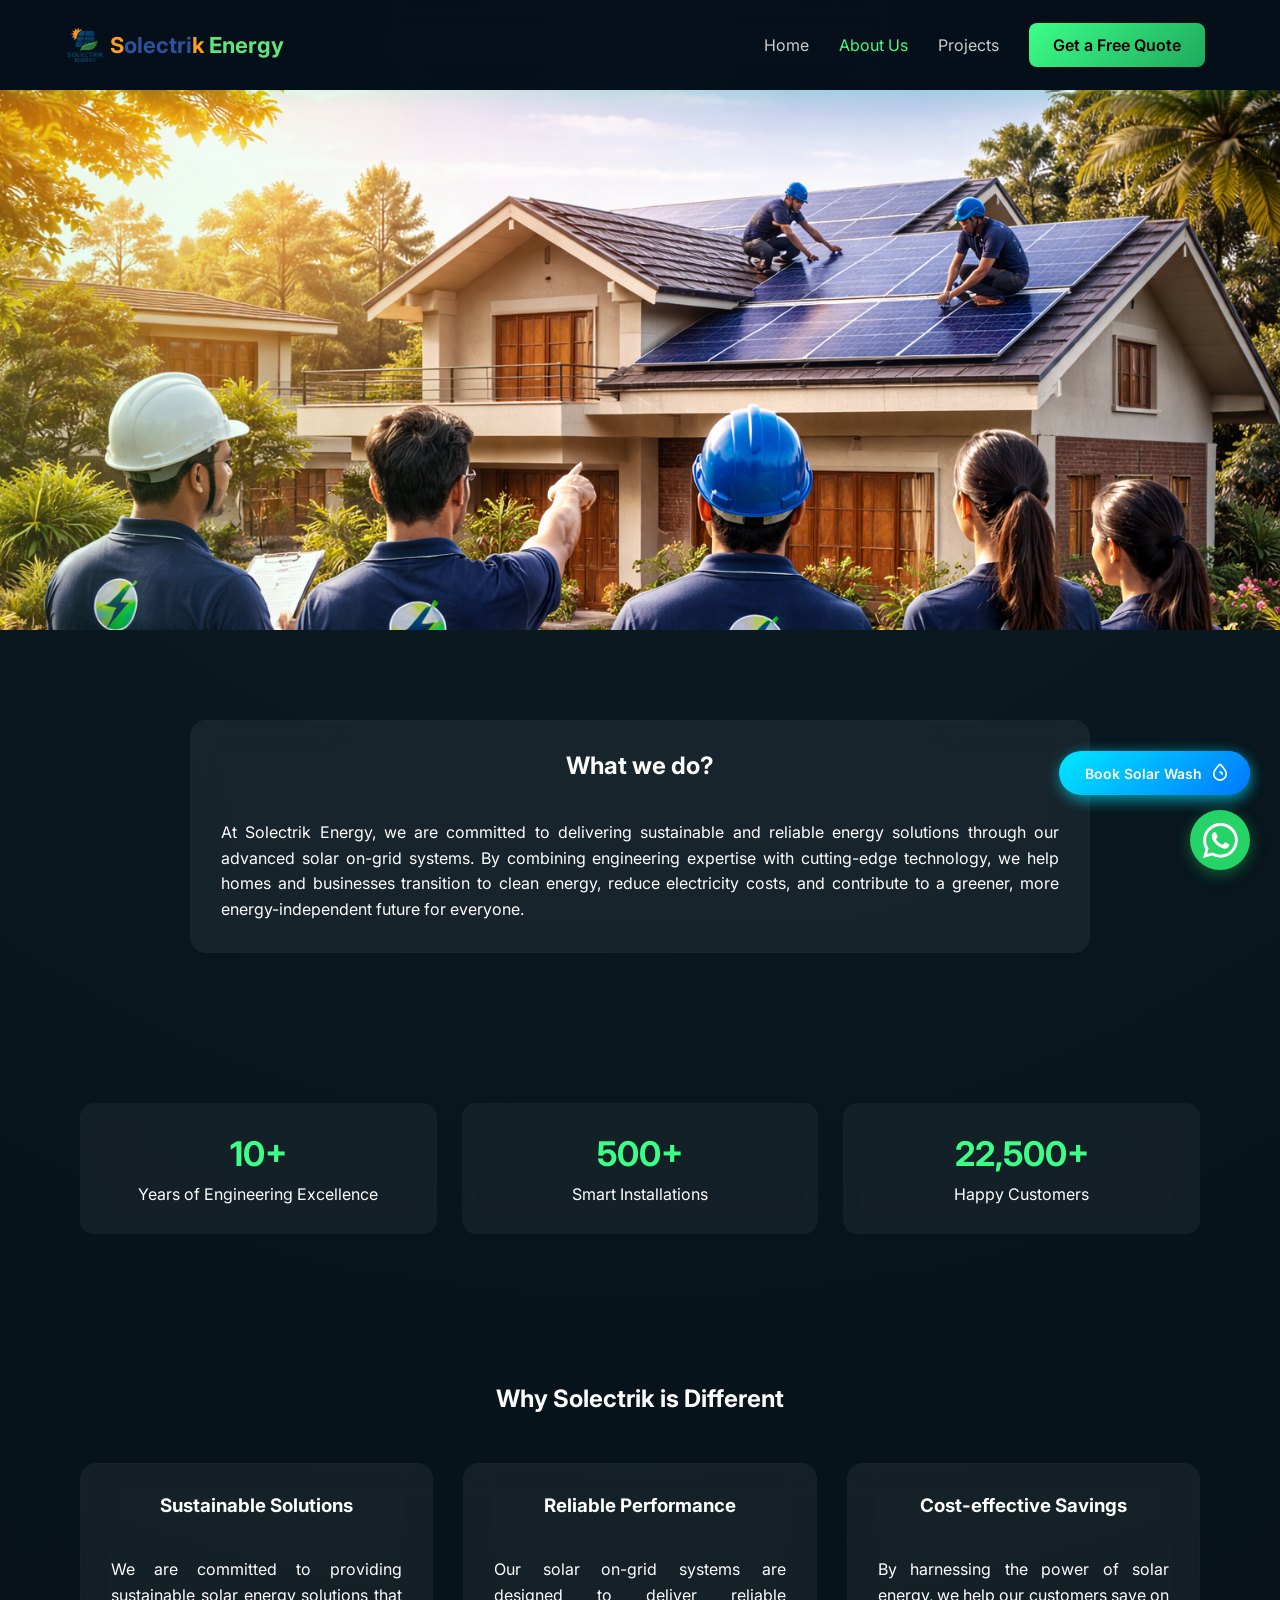
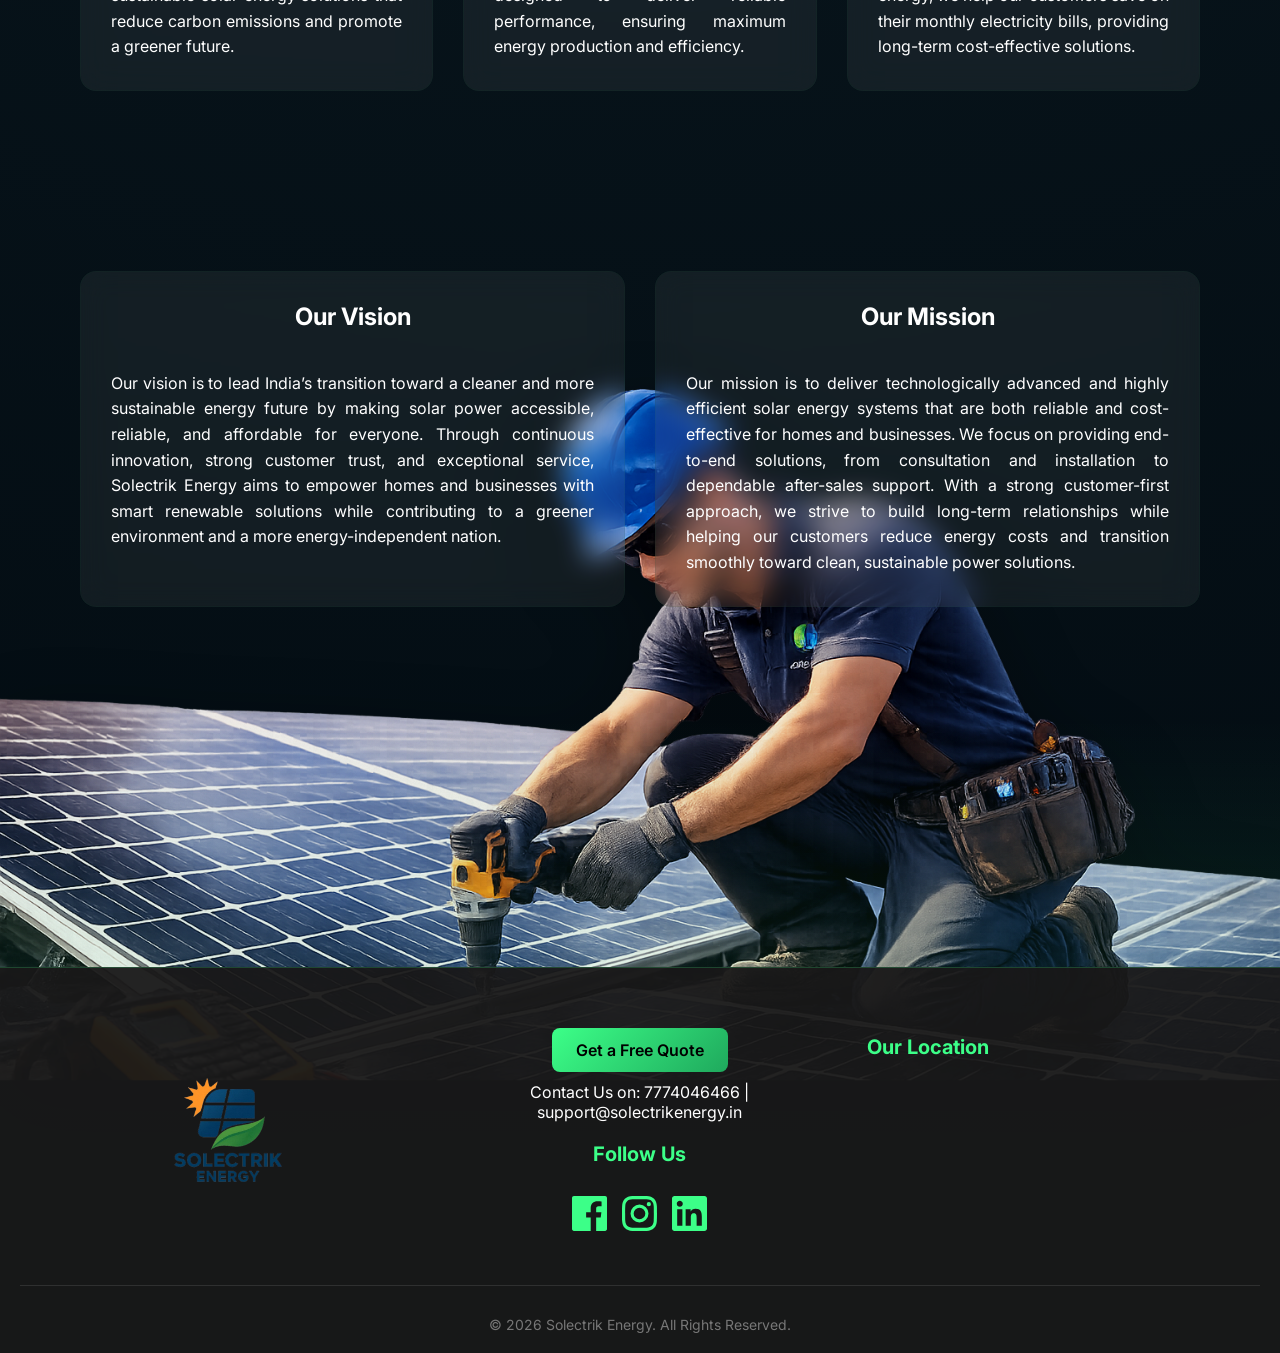
==== commit 37afddc0: "all changes made finally" ====
--- a/aboutus.html
+++ b/aboutus.html
@@ -178,13 +178,14 @@
     <p class="copyright">© 2026 Solectrik Energy. All Rights Reserved.</p>
   </div>
 </footer>
-<a href="index.html#simulator-section" class="floating-sim">
+<a href="index.html#wash-form-target" class="floating-wash">
   Calculate Savings
   <svg xmlns="http://www.w3.org/2000/svg" viewBox="0 0 24 24">
     <path d="M19 3H5c-1.1 0-2 .9-2 2v14c0 1.1.9 2 2 2h14c1.1 0 2-.9 2-2V5c0-1.1-.9-2-2-2zm0 16H5V5h14v14z"/>
     <path d="M7 7h10v3H7zm0 5h2v2H7zm4 0h2v2h-2zm4 0h2v2h-2zm-8 4h2v2H7zm4 0h2v2h-2zm4 0h2v2h-2z"/>
   </svg>
 </a>
+
 <a href="index.html#washing-section" class="floating-wash">
   Book Solar Wash
   <svg xmlns="http://www.w3.org/2000/svg" viewBox="0 0 24 24">
--- a/styles.css
+++ b/styles.css
@@ -5,13 +5,10 @@
   font-family: 'Inter', sans-serif;
 }
 
-html, body {
+body {
   background: radial-gradient(circle at top, #0c1c24, #020a10);
   color: #fff;
-  overflow-x: hidden; 
-  width: 100%;
-  max-width: 100vw;
-  position: relative;
+  overflow-x: hidden; /* Prevents horizontal scrolling on mobile */
 }
 
 /* ================= URGENCY ALERT BANNER ================= */
@@ -33,18 +30,32 @@
   -webkit-animation: subtlePulse 2s infinite;
 }
 
-.urgency-alert strong { color: #ff3c3c; letter-spacing: 0.5px; }
+.urgency-alert strong {
+  color: #ff3c3c;
+  letter-spacing: 0.5px;
+}
 
 .pulse-dot {
-  width: 12px; height: 12px; min-width: 12px; min-height: 12px;
-  background-color: #ff3c3c; border-radius: 50%; box-shadow: 0 0 10px #ff3c3c;
+  width: 12px;
+  height: 12px;
+  min-width: 12px;
+  min-height: 12px;
+  background-color: #ff3c3c;
+  border-radius: 50%;
+  box-shadow: 0 0 10px #ff3c3c;
   will-change: opacity, transform;
   animation: blink 1s infinite alternate;
   -webkit-animation: blink 1s infinite alternate;
 }
 
-@-webkit-keyframes blink { 0% { opacity: 1; -webkit-transform: scale(1); } 100% { opacity: 0.4; -webkit-transform: scale(0.8); } }
-@keyframes blink { 0% { opacity: 1; transform: scale(1); } 100% { opacity: 0.4; transform: scale(0.8); } }
+@-webkit-keyframes blink {
+  0% { opacity: 1; -webkit-transform: scale(1); }
+  100% { opacity: 0.4; -webkit-transform: scale(0.8); }
+}
+@keyframes blink {
+  0% { opacity: 1; transform: scale(1); }
+  100% { opacity: 0.4; transform: scale(0.8); }
+}
 
 @-webkit-keyframes subtlePulse {
   0% { box-shadow: 0 0 0 0 rgba(255, 60, 60, 0.2); }
@@ -59,243 +70,1183 @@
 
 /* ================= NAVBAR & LOGO ================= */
 .navbar {
-  display: flex; justify-content: space-between; padding: 20px 60px; align-items: center;
-  position: sticky; top: 0; z-index: 9999; backdrop-filter: blur(12px);
-  background: rgba(5, 15, 25, 0.85); box-shadow: 0 4px 20px rgba(0, 255, 150, 0.15);
-}
-.logo { align-items: center; display: flex; font-size: 22px; font-weight: 700; }
-.logo img { height: 50px; width: 50px; }
-.logo span { color: #3cff88; }
-a.logo { text-decoration: none; }
-nav.nav-links { display: flex; align-items: center; }
-nav a { margin: 0 15px; color: #ccc; text-decoration: none; transition: color 0.3s ease; }
-nav a:hover, nav a.active { color: #3cff88; }
-
-.menu-toggle { display: none; flex-direction: column; cursor: pointer; gap: 6px; z-index: 10000; }
-.menu-toggle .bar { width: 25px; height: 3px; background-color: #3cff88; transition: all 0.3s ease; border-radius: 3px; }
+  display: flex;
+  justify-content: space-between;
+  padding: 20px 60px;
+  align-items: center;
+  position: sticky;
+  top: 0;
+  z-index: 9999;
+  backdrop-filter: blur(12px);
+  background: rgba(5, 15, 25, 0.85); 
+  box-shadow: 0 4px 20px rgba(0, 255, 150, 0.15);
+}
+
+.logo {
+  align-items: center;
+  display: flex;
+  font-size: 22px;
+  font-weight: 700;
+}
+
+.logo img {
+  height: 50px;
+  width: 50px;
+}
+
+.logo span {
+  color: #3cff88;
+}
+
+a.logo {
+  text-decoration: none;
+}
+
+nav.nav-links {
+  display: flex;
+  align-items: center;
+}
+
+nav a {
+  margin: 0 15px;
+  color: #ccc;
+  text-decoration: none;
+  transition: color 0.3s ease;
+}
+
+nav a:hover, nav a.active {
+  color: #3cff88;
+}
+
+.menu-toggle {
+  display: none;
+  flex-direction: column;
+  cursor: pointer;
+  gap: 6px;
+  z-index: 10000;
+}
+
+.menu-toggle .bar {
+  width: 25px;
+  height: 3px;
+  background-color: #3cff88;
+  transition: all 0.3s ease;
+  border-radius: 3px;
+}
 
 /* ================= GLOBAL BUTTONS ================= */
 .btn-primary {
-  display: inline-block; background: linear-gradient(135deg, #3cff88, #1fa95d); border: none; padding: 12px 24px;
-  border-radius: 8px; color: #000; font-weight: 600; cursor: pointer; text-decoration: none;
-  transition: transform 0.3s ease, box-shadow 0.3s ease; text-align: center;
-}
-.btn-primary:hover { transform: scale(1.05); box-shadow: 0 5px 15px rgba(60, 255, 136, 0.3); }
+  display: inline-block;
+  background: linear-gradient(135deg, #3cff88, #1fa95d);
+  border: none;
+  padding: 12px 24px;
+  border-radius: 8px;
+  color: #000;
+  font-weight: 600;
+  cursor: pointer;
+  text-decoration: none;
+  transition: transform 0.3s ease, box-shadow 0.3s ease;
+  text-align: center;
+}
+
+.btn-primary:hover {
+  transform: scale(1.05);
+  box-shadow: 0 5px 15px rgba(60, 255, 136, 0.3);
+}
 
 .btn-secondary {
-  background: transparent; border: 2px solid #3cff88; color: #3cff88; padding: 12px 24px;
-  border-radius: 8px; font-weight: 600; cursor: pointer; transition: all 0.3s ease; text-align: center;
-}
-.btn-secondary:hover { background: rgba(60, 255, 136, 0.15); transform: translateY(-2px); }
+  background: transparent;
+  border: 2px solid #3cff88;
+  color: #3cff88;
+  padding: 12px 24px;
+  border-radius: 8px;
+  font-weight: 600;
+  cursor: pointer;
+  transition: all 0.3s ease;
+  text-align: center;
+}
+
+.btn-secondary:hover {
+  background: rgba(60, 255, 136, 0.15);
+  transform: translateY(-2px);
+}
 
 .btn-outline {
-  background: transparent; border: 1px solid #3cff88; color: #3cff88; padding: 12px 24px;
-  border-radius: 8px; cursor: pointer; transition: transform 0.3s ease, background 0.3s ease; text-align: center;
-}
-.btn-outline:hover { transform: scale(1.05); background: rgba(60, 255, 136, 0.1); }
+  background: transparent;
+  border: 1px solid #3cff88;
+  color: #3cff88;
+  padding: 12px 24px;
+  border-radius: 8px;
+  cursor: pointer;
+  transition: transform 0.3s ease, background 0.3s ease;
+  text-align: center;
+}
+
+.btn-outline:hover {
+  transform: scale(1.05);
+  background: rgba(60, 255, 136, 0.1);
+}
 
 /* ================= HOMEPAGE ================= */
-.hero { height: 90vh; background: url("assets/solar.png") center/cover no-repeat; display: flex; align-items: center; padding: 0 80px; }
-.hero-content h1 { font-size: 48px; max-width: 600px; }
+.hero {
+  height: 90vh;
+  background: url("assets/solar.png") center/cover no-repeat;
+  display: flex;
+  align-items: center;
+  padding: 0 80px;
+}
+
+.hero-content h1 {
+  font-size: 48px;
+  max-width: 600px;
+}
+
 .hero-content span { color: #3cff88; }
 .hero-content p { margin: 20px 0; color: #aaa; }
 
-.stats { display: flex; justify-content: center; gap: 30px; padding: 20px; }
-.stat-card { background: rgba(255,255,255,0.05); padding: 20px 30px; border-radius: 14px; backdrop-filter: blur(10px); text-align: center; flex: 1; }
+.stats {
+  display: flex;
+  justify-content: center;
+  gap: 30px;
+  padding: 20px;
+}
+
+.stat-card {
+  background: rgba(255,255,255,0.05);
+  padding: 20px 30px;
+  border-radius: 14px;
+  backdrop-filter: blur(10px);
+  text-align: center;
+  flex: 1;
+}
 
 /* ================= PM SURYA GHAR SUBSIDY BANNER ================= */
-.subsidy-banner { padding: 40px 80px; display: flex; justify-content: center; }
-.subsidy-container { display: flex; align-items: center; justify-content: space-between; width: 100%; background: linear-gradient(135deg, rgba(255,255,255,0.05), rgba(255, 153, 51, 0.08)); border: 1px solid rgba(255, 153, 51, 0.3); padding: 40px; gap: 40px; border-radius: 20px; text-align: left; }
-.subsidy-content { flex: 1; }
-.subsidy-badge { display: inline-block; background: #ff9933; color: #fff; padding: 6px 14px; border-radius: 20px; font-size: 12px; font-weight: 700; letter-spacing: 1px; margin-bottom: 15px; }
-.subsidy-content h2 { font-size: 34px; color: #ffffff; margin-bottom: 10px; }
-.subsidy-sub { color: #00e5ff; font-size: 18px; margin-bottom: 25px; font-weight: 600; }
-.subsidy-list { list-style: none; margin-bottom: 30px; }
-.subsidy-list li { margin-bottom: 14px; font-size: 16px; color: #ccc; }
-.subsidy-list li strong { color: #3cff88; }
-.subsidy-image { flex: 0.7; position: relative; text-align: center; }
-.subsidy-image img { max-width: 100%; height: auto; max-height: 350px; border-radius: 12px; filter: drop-shadow(0 15px 25px rgba(0,0,0,0.5)); }
-.scheme-logo-text { position: absolute; bottom: -15px; left: 50%; transform: translateX(-50%); background: #fff; color: #000; padding: 10px 20px; border-radius: 8px; font-weight: 700; text-align: center; line-height: 1.2; box-shadow: 0 5px 15px rgba(255, 153, 51, 0.4); width: 80%; }
-.scheme-logo-text span { color: #ff9933; font-size: 14px; }
+.subsidy-banner {
+  padding: 40px 80px;
+  display: flex;
+  justify-content: center;
+}
+
+.subsidy-container {
+  display: flex;
+  align-items: center;
+  justify-content: space-between;
+  width: 100%;
+  background: linear-gradient(135deg, rgba(255,255,255,0.05), rgba(255, 153, 51, 0.08));
+  border: 1px solid rgba(255, 153, 51, 0.3);
+  padding: 40px;
+  gap: 40px;
+  border-radius: 20px;
+  text-align: left;
+}
+
+.subsidy-content {
+  flex: 1;
+}
+
+.subsidy-badge {
+  display: inline-block;
+  background: #ff9933; 
+  color: #fff;
+  padding: 6px 14px;
+  border-radius: 20px;
+  font-size: 12px;
+  font-weight: 700;
+  letter-spacing: 1px;
+  margin-bottom: 15px;
+}
+
+.subsidy-content h2 {
+  font-size: 34px;
+  color: #ffffff;
+  margin-bottom: 10px;
+}
+
+.subsidy-sub {
+  color: #00e5ff;
+  font-size: 18px;
+  margin-bottom: 25px;
+  font-weight: 600;
+}
+
+.subsidy-list {
+  list-style: none;
+  margin-bottom: 30px;
+}
+
+.subsidy-list li {
+  margin-bottom: 14px;
+  font-size: 16px;
+  color: #ccc;
+}
+
+.subsidy-list li strong {
+  color: #3cff88;
+}
+
+.subsidy-image {
+  flex: 0.7;
+  position: relative;
+  text-align: center;
+}
+
+.subsidy-image img {
+  max-width: 100%;
+  height: auto;
+  max-height: 350px;
+  border-radius: 12px;
+  filter: drop-shadow(0 15px 25px rgba(0,0,0,0.5));
+}
+
+.scheme-logo-text {
+  position: absolute;
+  bottom: -15px;
+  left: 50%;
+  transform: translateX(-50%);
+  background: #fff;
+  color: #000;
+  padding: 10px 20px;
+  border-radius: 8px;
+  font-weight: 700;
+  text-align: center;
+  line-height: 1.2;
+  box-shadow: 0 5px 15px rgba(255, 153, 51, 0.4);
+  width: 80%;
+}
+
+.scheme-logo-text span {
+  color: #ff9933;
+  font-size: 14px;
+}
 
 /* Video Section */
-.extended { position: relative; width: 100%; min-height: 100vh; overflow: hidden; }
-.bg-video { position: absolute; top: 50%; left: 50%; width: 100%; height: 100%; object-fit: cover; transform: translate(-50%, -50%); z-index: -1; }
-.extended-content { position: relative; z-index: 2; padding: 80px; }
-.extended::after { content: ""; position: absolute; inset: 0; background: rgba(0, 0, 0, 0.55); z-index: 1; }
+.extended {
+  position: relative;
+  width: 100%;
+  min-height: 100vh;
+  overflow: hidden;
+}
+
+.bg-video {
+  position: absolute;
+  top: 50%;
+  left: 50%;
+  width: 100%;
+  height: 100%;
+  object-fit: cover;
+  transform: translate(-50%, -50%);
+  z-index: -1;
+}
+
+.extended-content {
+  position: relative;
+  z-index: 2;
+  padding: 80px;
+}
+
+.extended::after {
+  content: "";
+  position: absolute;
+  inset: 0;
+  background: rgba(0, 0, 0, 0.55);
+  z-index: 1;
+}
 
 /* Layout Grids */
-.dashboard, .features, .simulator, .projects, .trust { padding: 80px 40px; }
-.dashboard-grid, .project-grid, .features { display: grid; grid-template-columns: repeat(auto-fit, minmax(220px,1fr)); gap: 20px; }
-.dashboard h1 { text-align: center; margin-bottom: 30px; }
+.dashboard, .features, .simulator, .projects, .trust {
+  padding: 80px 40px;
+}
+
+.dashboard-grid, .project-grid, .features {
+  display: grid;
+  grid-template-columns: repeat(auto-fit, minmax(220px,1fr));
+  gap: 20px;
+}
+
+.dashboard h1 {
+  text-align: center;
+  margin-bottom: 30px;
+}
 
 /* Shared Card Styles */
-.dash-card, .feature-card, .project-card, .trust-card { background: rgba(255,255,255,0.06); padding: 25px; border-radius: 14px; backdrop-filter: blur(12px); transition: transform 0.3s ease; }
-.dash-card:hover, .feature-card:hover, .project-card:hover, .trust-card:hover { transform: scale(1.05); }
-.feature-card, .project-card { padding: 0; overflow: hidden; border-radius: 18px; }
-.feature-img, .project-card img, .dash-card img { width: 100%; object-fit: cover; border-radius: 18px 18px 0 0; display: block; box-shadow: 0 10px 30px rgba(0,255,180,0.25); }
+.dash-card, .feature-card, .project-card, .trust-card {
+  background: rgba(255,255,255,0.06);
+  padding: 25px;
+  border-radius: 14px;
+  backdrop-filter: blur(12px);
+  transition: transform 0.3s ease;
+}
+
+.dash-card:hover, .feature-card:hover, .project-card:hover, .trust-card:hover,
+.solution-card:hover, .process-card:hover, .metric-card:hover, .tech-card:hover {
+  transform: scale(1.05);
+}
+
+.feature-card, .project-card {
+  padding: 0;
+  overflow: hidden;
+  border-radius: 18px;
+}
+
+.feature-img, .project-card img, .dash-card img {
+  width: 100%;
+  object-fit: cover;
+  border-radius: 18px 18px 0 0;
+  display: block;
+  box-shadow: 0 10px 30px rgba(0,255,180,0.25);
+}
+
 .feature-img, .project-card img { height: 220px; }
 .dash-card img { height: 120px; }
-.feature-card h3, .project-card h3 { text-align: center; margin: 16px 0 8px; color: #ffffff; padding: 0 20px; }
-.feature-card p { text-align: center; margin-bottom: 20px; color: #b6dfff; font-size: 14px; padding: 0 20px; }
+
+.feature-card h3, .project-card h3 {
+  text-align: center;
+  margin: 16px 0 8px;
+  color: #ffffff;
+  padding: 0 20px;
+}
+
+.feature-card p {
+  text-align: center;
+  margin-bottom: 20px;
+  color: #b6dfff;
+  font-size: 14px;
+  padding: 0 20px;
+}
+
 .dash-card h3 { padding: 5px; color: #b6dfff; text-align: center; }
 .dash-card p { text-align: center; }
-.trust { display: flex; justify-content: center; gap: 30px; flex-wrap: wrap; }
-
-/* ================= ABOUT US PAGE ================= */
-.about-hero { height: 60vh; background: radial-gradient(circle at left, rgba(60,255,136,0.15), transparent 40%), url("assets/about%20us.png") center/cover no-repeat; display: flex; align-items: center; padding: 0 100px; }
+
+.trust {
+  display: flex;
+  justify-content: center;
+  gap: 30px;
+  flex-wrap: wrap;
+}
+
+
+/* ================= ABOUT US PAGE (RESTORED) ================= */
+.about-hero {
+  height: 60vh;
+  background: radial-gradient(circle at left, rgba(60,255,136,0.15), transparent 40%), url("assets/about%20us.png") center/cover no-repeat;
+  display: flex;
+  align-items: center;
+  padding: 0 100px;
+}
+
 .about-hero-content h1 { font-size: 44px; max-width: 700px; }
 .about-hero-content span { color: #3cff88; }
 .about-hero-content p { margin-top: 15px; color: #aaa; max-width: 600px; }
-.about-section { padding: 90px 80px; position: relative; z-index: 2; }
+
+.about-section {
+  padding: 90px 80px;
+  position: relative;
+  z-index: 2;
+}
+
 .section-title { text-align: center; margin-bottom: 50px; }
-.about-grid { display: grid; grid-template-columns: repeat(auto-fit, minmax(260px, 1fr)); gap: 30px; }
-.glass-card { background: rgba(255, 255, 255, 0.06); padding: 30px; text-align: center; border-radius: 16px; backdrop-filter: blur(14px); border: 1px solid rgba(2, 87, 47, 0.08); position: relative; z-index: 3; transition: transform 0.3s ease, box-shadow 0.3s ease; }
-.glass-card:hover { transform: scale(1.05); box-shadow: 0 15px 35px rgba(0,255,180,0.25); }
+
+.about-grid {
+  display: grid;
+  grid-template-columns: repeat(auto-fit, minmax(260px, 1fr));
+  gap: 30px;
+}
+
+.glass-card {
+  background: rgba(255, 255, 255, 0.06);
+  padding: 30px;
+  text-align: center;
+  border-radius: 16px;
+  backdrop-filter: blur(14px);
+  border: 1px solid rgba(2, 87, 47, 0.08);
+  position: relative;
+  z-index: 3;
+  transition: transform 0.3s ease, box-shadow 0.3s ease;
+}
+
+.glass-card:hover {
+  transform: scale(1.05);
+  box-shadow: 0 15px 35px rgba(0,255,180,0.25);
+}
+
 .glass-card.wide { max-width: 900px; margin: auto; }
-.about-metrics { display: grid; grid-template-columns: repeat(auto-fit, minmax(220px, 1fr)); gap: 25px; padding: 60px 80px; }
-.metric-card { text-align: center; background: rgba(255,255,255,0.05); padding: 30px; border-radius: 14px; backdrop-filter: blur(12px); }
+
+.about-metrics {
+  display: grid;
+  grid-template-columns: repeat(auto-fit, minmax(220px, 1fr));
+  gap: 25px;
+  padding: 60px 80px;
+}
+
+.metric-card {
+  text-align: center;
+  background: rgba(255,255,255,0.05);
+  padding: 30px;
+  border-radius: 14px;
+  backdrop-filter: blur(12px);
+}
+
 .metric-card h3 { font-size: 34px; color: #3cff88; margin: 0 0 10px 0; }
 
-/* ================= PROJECTS & GALLERY PAGE ================= */
-.projects-hero { height: 60vh; background: radial-gradient(circle at left, rgba(60,255,136,0.15), transparent 40%), url("assets/project%20banner.png") center/cover no-repeat; display: flex; align-items: center; padding: 0 80px; }
+.about-cta {
+  position: relative;
+  height: 350px;
+  overflow: visible;
+  padding: 10px;
+  text-align: center;
+  background: linear-gradient(180deg, transparent, rgba(60,255,136,0.08));
+}
+
+.cta-worker {
+  position: absolute;
+  top: 0%;
+  left: 50%;
+  transform: translate(-50%, -50%);
+  width: 100vw;
+  max-width: 100%;
+  height: auto;
+  z-index: -1;
+  opacity: 0.95;
+  pointer-events: none;
+  filter: drop-shadow(0 25px 40px rgba(0,0,0,0.4));
+}
+
+/* About Us Image Mobile Adjustment */
+  .about-cta {
+    height: 250px;
+    margin-top: 20px;
+  }
+
+/* ================= PROJECTS & GALLERY PAGE (RESTORED) ================= */
+.projects-hero {
+  height: 60vh;
+  background: radial-gradient(circle at left, rgba(60,255,136,0.15), transparent 40%), url("assets/project%20banner.png") center/cover no-repeat;
+  display: flex;
+  align-items: center;
+  padding: 0 80px;
+}
+
 .projects-hero span { color: #3cff88; }
 .projects-hero-content p { margin-top: 20px; color: #aaa; max-width: 650px; }
-.project-stats { display: grid; grid-template-columns: repeat(auto-fit, minmax(220px,1fr)); gap: 25px; padding: 60px 80px; }
+
+.project-stats {
+  display: grid;
+  grid-template-columns: repeat(auto-fit, minmax(220px,1fr));
+  gap: 25px;
+  padding: 60px 80px;
+}
+
 .projects-section { padding: 90px 80px; }
-.projects-grid, .performance-grid { display: grid; grid-template-columns: repeat(auto-fit, minmax(280px,1fr)); gap: 35px; }
+
+.projects-grid, .performance-grid {
+  display: grid;
+  grid-template-columns: repeat(auto-fit, minmax(280px,1fr));
+  gap: 35px;
+}
+
+.project-card-tech {
+  background: rgba(255,255,255,0.06);
+  padding: 25px;
+  border-radius: 18px;
+  backdrop-filter: blur(14px);
+  border: 1px solid rgba(255,255,255,0.08);
+}
+
+.project-img {
+  height: 180px;
+  border-radius: 14px;
+  margin-bottom: 15px;
+  background-size: cover;
+  background-position: center;
+}
 
 /* Gallery Scroll Layout */
-.gallery-section { padding: 80px 20px; text-align: center; overflow: hidden; }
-.gallery-wrapper { display: flex; align-items: center; justify-content: center; max-width: 1200px; margin: 0 auto; position: relative; gap: 15px; }
-.gallery-container { overflow: hidden; width: 100%; max-width: 1050px; }
-.gallery-track { display: flex; gap: 20px; will-change: transform; align-items: center; }
-.gallery-img { flex: 0 0 auto; width: 320px; height: 240px; object-fit: cover; border-radius: 12px; cursor: pointer; border: 1px solid rgba(60, 255, 136, 0.5); box-shadow: 0 0 20px rgba(60, 255, 136, 0.15); transition: all 0.3s ease; }
+.gallery-section {
+  padding: 80px 20px;
+  text-align: center;
+  overflow: hidden;
+}
+
+.gallery-wrapper {
+  display: flex;
+  align-items: center;
+  justify-content: center;
+  max-width: 1200px;
+  margin: 0 auto;
+  position: relative;
+  gap: 15px;
+}
+
+.gallery-container {
+  overflow: hidden;
+  width: 100%;
+  max-width: 1050px; 
+}
+
+.gallery-track {
+  display: flex;
+  gap: 20px;
+  will-change: transform; 
+  align-items: center;
+}
+
+.gallery-img {
+  flex: 0 0 auto;
+  width: 320px;
+  height: 240px;
+  object-fit: cover; 
+  border-radius: 12px; 
+  cursor: pointer;
+  border: 1px solid rgba(60, 255, 136, 0.5); 
+  box-shadow: 0 0 20px rgba(60, 255, 136, 0.15); 
+  transition: all 0.3s ease;
+}
+
 video.gallery-img { background-color: #000; }
-.gallery-img:hover { transform: translateY(-5px) scale(1.02); border-color: #3cff88; box-shadow: 0 0 35px rgba(60, 255, 136, 0.4); }
+
+.gallery-img:hover {
+  transform: translateY(-5px) scale(1.02);
+  border-color: #3cff88;
+  box-shadow: 0 0 35px rgba(60, 255, 136, 0.4);
+}
+
+.nav-arrow {
+  background: rgba(255, 255, 255, 0.05);
+  color: #3cff88;
+  border: 1px solid #3cff88;
+  border-radius: 50%;
+  width: 50px;
+  height: 50px;
+  font-size: 20px;
+  cursor: pointer;
+  transition: all 0.3s ease;
+  display: flex;
+  align-items: center;
+  justify-content: center;
+  flex-shrink: 0;
+}
+
+.nav-arrow:hover {
+  background: #3cff88;
+  color: #000;
+  transform: scale(1.1);
+}
+
+/* Lightbox Pop-up */
+.lightbox {
+  display: none;
+  position: fixed;
+  z-index: 9999;
+  left: 0;
+  top: 0;
+  width: 100vw;
+  height: 100vh;
+  background-color: rgba(0, 0, 0, 0.85);
+  backdrop-filter: blur(8px);
+  justify-content: center;
+  align-items: center;
+  opacity: 0;
+  transition: opacity 0.4s ease;
+}
+
+.lightbox.show { display: flex; opacity: 1; }
+
+.lightbox-media-wrapper {
+  display: flex;
+  justify-content: center;
+  align-items: center;
+  width: 100%;
+  height: 100%;
+}
+
+.lightbox-content {
+  max-width: 90%;
+  max-height: 85vh;
+  border-radius: 12px;
+  border: 2px solid rgba(60, 255, 136, 0.4);
+  box-shadow: 0 20px 50px rgba(0, 0, 0, 0.5);
+  transform: scale(0.8);
+  transition: transform 0.4s cubic-bezier(0.25, 1, 0.5, 1);
+}
+
+.lightbox.show .lightbox-content { transform: scale(1); }
+
+.close-lightbox {
+  position: absolute;
+  top: 15px;
+  right: 25px;
+  color: #fff;
+  font-size: 45px;
+  font-weight: 300;
+  cursor: pointer;
+  transition: color 0.3s;
+  z-index: 10000;
+}
+
+.close-lightbox:hover { color: #3cff88; }
+
+/* ================= SOLAR ROADMAP TIMELINE ================= */
+.roadmap-section { padding: 80px 20px; background: transparent; position: relative; overflow: hidden; }
+.roadmap-container { position: relative; max-width: 1000px; margin: 0 auto; padding: 40px 0; }
+.roadmap-container::after { content: ''; position: absolute; width: 4px; background: linear-gradient(to bottom, #00e5ff, #3cff88, #ff9933); top: 0; bottom: 0; left: 50%; margin-left: -2px; border-radius: 10px; box-shadow: 0 0 15px rgba(0, 229, 255, 0.5); }
+.roadmap-step { padding: 10px 40px; position: relative; background-color: inherit; width: 50%; box-sizing: border-box; margin-bottom: 40px; }
+.roadmap-step.left { left: 0; }
+.roadmap-step.right { left: 50%; }
+.roadmap-icon { position: absolute; width: 40px; height: 40px; right: -20px; background: #010d17; border: 3px solid #3cff88; top: 20px; border-radius: 50%; z-index: 1; display: flex; align-items: center; justify-content: center; color: #3cff88; font-weight: bold; font-size: 18px; box-shadow: 0 0 15px rgba(60, 255, 136, 0.4); }
+.roadmap-step.right .roadmap-icon { left: -20px; }
+.roadmap-content { padding: 25px; background: rgba(255, 255, 255, 0.05); border-radius: 16px; border: 1px solid rgba(0, 229, 255, 0.2); backdrop-filter: blur(10px); transition: 0.3s ease; }
+.roadmap-content:hover { transform: translateY(-5px); box-shadow: 0 10px 30px rgba(0, 229, 255, 0.2); border-color: #3cff88; }
+.roadmap-content h3 { margin-bottom: 10px; font-size: 22px; }
+.roadmap-content p { color: #b5dfff; font-size: 14px; line-height: 1.6; }
+
+/* Solar Roadmap Mobile Adjustments */
+  .roadmap-container::after { left: 31px; }
+  .roadmap-step { width: 100%; padding-left: 80px; padding-right: 20px; }
+  .roadmap-step.left, .roadmap-step.right { left: 0; }
+  .roadmap-icon, .roadmap-step.right .roadmap-icon { left: 11px; }
 
 /* ================= QUOTE & SIMULATOR PAGE ================= */
-.page-hero { padding: 120px 20px 80px; text-align: center; background: radial-gradient(circle at top, #0f2027, #000); }
+.page-hero {
+  padding: 120px 20px 80px;
+  text-align: center;
+  background: radial-gradient(circle at top, #0f2027, #000);
+}
+
 .page-hero h1 { font-size: 42px; color: #ffffff; }
 .page-hero p { max-width: 700px; margin: 15px auto 0; color: #9bdcff; }
-.quote-section { padding: 90px 10%; background: radial-gradient(circle at bottom, #02131f, #000); }
-.quote-container { display: grid; grid-template-columns: 1fr 1.2fr; gap: 70px; align-items: center; }
+
+.quote-section {
+  padding: 90px 10%;
+  background: radial-gradient(circle at bottom, #02131f, #000);
+}
+
+.quote-container {
+  display: grid;
+  grid-template-columns: 1fr 1.2fr;
+  gap: 70px;
+  align-items: center;
+}
+
 .quote-info h2 { color: #457ef1; margin-bottom: 20px; }
 .quote-info ul { list-style: none; padding: 0; margin-bottom: 35px; }
 .quote-info ul li { color: #457ef1; margin-bottom: 12px; font-size: 15px; }
+
 .tech-stats { display: flex; gap: 30px; flex-wrap: wrap;}
-.tech-stats div { background: rgba(255,255,255,0.05); padding: 20px; border-radius: 14px; border: 1px solid rgba(0,229,255,0.15); text-align: center; flex: 1; min-width: 110px; }
+.tech-stats div {
+  background: rgba(255,255,255,0.05);
+  padding: 20px;
+  border-radius: 14px;
+  border: 1px solid rgba(0,229,255,0.15);
+  text-align: center;
+  flex: 1;
+  min-width: 110px;
+}
 .tech-stats h3 { color: #457ef1; font-size: 26px; }
 .tech-stats p { color: #457ef1; font-size: 13px; }
-.quote-form { background: rgba(255,255,255,0.05); padding: 40px; border-radius: 20px; border: 1px solid rgba(0,229,255,0.2); }
+
+.quote-form {
+  background: rgba(255,255,255,0.05);
+  padding: 40px;
+  border-radius: 20px;
+  border: 1px solid rgba(0,229,255,0.2);
+}
+
 .quote-form h2 { color: #ffffff; margin-bottom: 25px; }
-.form-grid { display: grid; grid-template-columns: 1fr 1fr; gap: 15px; }
-.quote-form input, .quote-form select, .quote-form textarea { width: 100%; padding: 14px; background: #010d17; border: 1px solid rgba(0,229,255,0.25); color: #ffffff; border-radius: 10px; margin-bottom: 15px; outline: none; }
+
+.form-grid {
+  display: grid;
+  grid-template-columns: 1fr 1fr;
+  gap: 15px;
+}
+
+.quote-form input, .quote-form select, .quote-form textarea {
+  width: 100%;
+  padding: 14px;
+  background: #010d17;
+  border: 1px solid rgba(0,229,255,0.25);
+  color: #ffffff;
+  border-radius: 10px;
+  margin-bottom: 15px;
+  outline: none;
+}
+
 .quote-form input:focus, .quote-form select:focus, .quote-form textarea:focus { border-color: #457ef1; }
-.quote-form button { width: 100%; padding: 16px; background: linear-gradient(90deg, #457ef1, #00bcd4); color: #000; border: none; font-weight: 600; border-radius: 12px; cursor: pointer; transition: 0.3s; }
+
+.quote-form button {
+  width: 100%;
+  padding: 16px;
+  background: linear-gradient(90deg, #457ef1, #00bcd4);
+  color: #000;
+  border: none;
+  font-weight: 600;
+  border-radius: 12px;
+  cursor: pointer;
+  transition: 0.3s;
+}
+
 .quote-form button:hover { transform: translateY(-2px) scale(1.02); }
 
-.simulator-wrapper { display: flex; gap: 50px; align-items: flex-start; justify-content: center; flex-wrap: wrap; }
-.sim-card { max-width: 400px; width: 100%; background: linear-gradient(180deg, transparent, rgba(60,255,136,0.08)); padding: 30px; border-radius: 14px; }
-.sim-card input { width: 100%; padding: 14px; margin: 15px 0; background: #010d17; border: 1px solid rgba(0,229,255,0.25); color: #ffffff; border-radius: 10px; outline: none; }
+.simulator-wrapper {
+  display: flex;
+  gap: 50px;
+  align-items: flex-start;
+  justify-content: center;
+  flex-wrap: wrap;
+}
+
+.sim-card {
+  max-width: 400px;
+  width: 100%;
+  background: linear-gradient(180deg, transparent, rgba(60,255,136,0.08));
+  padding: 30px;
+  border-radius: 14px;
+}
+
+.sim-card input {
+  width: 100%;
+  padding: 14px;
+  margin: 15px 0;
+  background: #010d17;
+  border: 1px solid rgba(0,229,255,0.25);
+  color: #ffffff;
+  border-radius: 10px;
+  outline: none;
+}
+
 .sim-card input:focus { border-color: #00e5ff; }
-.result-card { display: none; max-width: 500px; width: 100%; background: rgba(255,255,255,0.06); padding: 30px; border-radius: 18px; backdrop-filter: blur(14px); border: 1px solid rgba(0,229,255,0.2); }
+
+.result-card {
+  display: none;
+  max-width: 500px;
+  width: 100%;
+  background: rgba(255,255,255,0.06);
+  padding: 30px;
+  border-radius: 18px;
+  backdrop-filter: blur(14px);
+  border: 1px solid rgba(0,229,255,0.2);
+}
+
 .result-card h3 { margin-bottom: 20px; color: #00e5ff; }
 
 /* ================= NEW FOOTER STYLES ================= */
-.main-footer { background: rgba(25, 25, 25, 0.95); border-top: 1px solid rgba(60, 255, 136, 0.2); padding: 60px 20px 20px 20px; color: #fff; }
-.footer-container { display: flex; justify-content: space-between; align-items: center; max-width: 1200px; margin: 0 auto; flex-wrap: wrap; gap: 40px; }
-.footer-left, .footer-center, .footer-right { flex: 1; min-width: 280px; }
+.main-footer {
+  background: rgba(25, 25, 25, 0.95);
+  border-top: 1px solid rgba(60, 255, 136, 0.2);
+  padding: 60px 20px 20px 20px;
+  color: #fff;
+}
+
+.footer-container {
+  display: flex;
+  justify-content: space-between;
+  align-items: center;
+  max-width: 1200px;
+  margin: 0 auto;
+  flex-wrap: wrap;
+  gap: 40px;
+}
+
+.footer-left, .footer-center, .footer-right {
+  flex: 1;
+  min-width: 280px;
+}
+
 .footer-left { text-align: center; }
-.footer-center { display: flex; flex-direction: column; align-items: center; text-align: center; }
-.footer-right h3, .footer-center h3 { color: #3cff88; margin-bottom: 15px; font-size: 20px; }
-.social-icons a { transition: transform 0.3s ease; display: inline-block; }
+
+.footer-center {
+  display: flex;
+  flex-direction: column;
+  align-items: center;
+  text-align: center;
+}
+
+.footer-right h3, .footer-center h3 {
+  color: #3cff88;
+  margin-bottom: 15px;
+  font-size: 20px;
+}
+
+.social-icons a {
+  transition: transform 0.3s ease;
+  display: inline-block;
+}
+
 .social-icons a:hover { transform: scale(1.15); }
-.footer-bottom { text-align: center; padding-top: 30px; margin-top: 50px; border-top: 1px solid rgba(255, 255, 255, 0.1); }
+
+.footer-bottom {
+  text-align: center;
+  padding-top: 30px;
+  margin-top: 50px;
+  border-top: 1px solid rgba(255, 255, 255, 0.1);
+}
+
 .footer-bottom .copyright { color: #777; font-size: 14px; }
 
-/* ================= MODAL & LIGHTBOX ================= */
-.lightbox { display: none; position: fixed; z-index: 9999; left: 0; top: 0; width: 100vw; height: 100vh; background-color: rgba(0, 0, 0, 0.85); backdrop-filter: blur(8px); justify-content: center; align-items: center; opacity: 0; transition: opacity 0.4s ease; }
-.lightbox.show { display: flex; opacity: 1; }
-.consultation-form-wrapper { background: #050f19; padding: 40px; border-radius: 16px; border: 1px solid rgba(60, 255, 136, 0.3); width: 90%; max-width: 550px; position: relative; background-image: radial-gradient(circle at top right, rgba(60, 255, 136, 0.05), transparent 50%); transform: scale(0.8); transition: transform 0.4s cubic-bezier(0.25, 1, 0.5, 1); }
-.lightbox.show .consultation-form-wrapper { transform: scale(1); }
-.consultation-form-wrapper h2 { color: #3cff88; margin-bottom: 5px; text-align: center; }
-.close-lightbox { position: absolute; top: 15px; right: 25px; color: #fff; font-size: 45px; font-weight: 300; cursor: pointer; transition: color 0.3s; z-index: 10000; }
-.close-lightbox:hover { color: #3cff88; }
-.modal-input { width: 100%; padding: 14px; margin-bottom: 15px; background: #010d17; border: 1px solid rgba(60, 255, 136, 0.25); color: #ffffff; border-radius: 10px; outline: none; box-sizing: border-box; }
-.modal-input:focus { border-color: #3cff88; box-shadow: 0 0 10px rgba(60, 255, 136, 0.1); }
-::-webkit-calendar-picker-indicator { filter: invert(1); cursor: pointer; }
+/* ================= CONSULTATION MODAL ================= */
+.consultation-form-wrapper {
+  background: #050f19;
+  padding: 40px;
+  border-radius: 16px;
+  border: 1px solid rgba(60, 255, 136, 0.3);
+  width: 90%;
+  max-width: 550px;
+  position: relative;
+  background-image: radial-gradient(circle at top right, rgba(60, 255, 136, 0.05), transparent 50%);
+}
+
+.consultation-form-wrapper h2 { 
+  color: #3cff88; 
+  margin-bottom: 5px; 
+  text-align: center; 
+  padding: 0 35px; /* NEW: Adds padding so text never touches the X */
+}
+
+.close-lightbox { 
+  position: absolute; 
+  top: 8px;  /* NEW: Pushed higher up */
+  right: 15px; /* NEW: Pushed closer to the edge */
+  color: #fff; 
+  font-size: 38px; /* NEW: Slightly smaller to fit perfectly */
+  font-weight: 300; 
+  cursor: pointer; 
+  transition: color 0.3s; 
+  z-index: 10000; 
+}
+
+/* ================= NEW: HIDE FLOATING BUTTONS ON MODAL ================= */
+body.modal-open .floating-wa,
+body.modal-open .floating-wash,
+body.modal-open .floating-sim {
+  display: none !important;
+  opacity: 0;
+  pointer-events: none;
+}
+
+.modal-input {
+  width: 100%;
+  padding: 14px;
+  margin-bottom: 15px;
+  background: #010d17;
+  border: 1px solid rgba(60, 255, 136, 0.25);
+  color: #ffffff;
+  border-radius: 10px;
+  outline: none;
+  font-family: 'Inter', sans-serif;
+}
+
+.modal-input:focus {
+  border-color: #3cff88;
+  box-shadow: 0 0 10px rgba(60, 255, 136, 0.1);
+}
+
+/* Fix calendar icon color for date picker */
+::-webkit-calendar-picker-indicator {
+  filter: invert(1);
+  cursor: pointer;
+}
 
 /* ================= SOLAR WASHING SECTION ================= */
-.washing-container { display: flex; flex-wrap: wrap; align-items: center; justify-content: space-between; gap: 40px; width: 100%; max-width: 1100px; margin: 0 auto; background: rgba(255,255,255,0.03); border: 1px solid rgba(0, 229, 255, 0.15); padding: 40px; border-radius: 16px; box-sizing: border-box; }
-.washing-text { flex: 1 1 300px; text-align: left; box-sizing: border-box; }
-.washing-form-box { flex: 1 1 300px; background: rgba(1, 13, 23, 0.8); padding: 30px; border-radius: 16px; border: 1px solid rgba(60, 255, 136, 0.4); box-shadow: 0 10px 30px rgba(0,0,0,0.5); width: 100%; box-sizing: border-box; }
+.washing-container {
+  display: flex;
+  flex-wrap: wrap;
+  align-items: center;
+  gap: 40px;
+  width: 100%;
+  max-width: 1100px;
+  margin: 0 auto;
+  background: rgba(255,255,255,0.03);
+  border: 1px solid rgba(0, 229, 255, 0.15);
+  padding: 40px;
+  border-radius: 16px;
+  box-sizing: border-box;
+}
+
+.washing-text {
+  flex: 1 1 300px;
+  text-align: left;
+  box-sizing: border-box;
+}
+
+.washing-form-box {
+  flex: 1 1 300px;
+  background: rgba(1, 13, 23, 0.8);
+  padding: 30px;
+  border-radius: 16px;
+  border: 1px solid rgba(60, 255, 136, 0.4);
+  box-shadow: 0 10px 30px rgba(0,0,0,0.5);
+  width: 100%;
+  box-sizing: border-box;
+}
 
 /* ================= FLOATING BUTTONS ================= */
-.floating-wa { position: fixed; bottom: 30px; right: 30px; background-color: #25D366; color: white; width: 60px; height: 60px; border-radius: 50%; display: flex; justify-content: center; align-items: center; box-shadow: 0 4px 15px rgba(37, 211, 102, 0.4); z-index: 999999; transition: transform 0.3s ease, box-shadow 0.3s ease; }
-.floating-wa:hover { transform: scale(1.1); box-shadow: 0 6px 20px rgba(37, 211, 102, 0.7); }
-.floating-wa svg { width: 35px; height: 35px; fill: white; }
-
-.floating-wash { position: fixed; bottom: 105px; right: 30px; background: linear-gradient(135deg, #00e5ff, #0077ff); color: #fff; padding: 12px 20px; border-radius: 30px; display: flex; align-items: center; gap: 8px; font-weight: 600; font-size: 14px; text-decoration: none; box-shadow: 0 4px 15px rgba(0, 229, 255, 0.4); z-index: 999999; transition: transform 0.3s ease, box-shadow 0.3s ease; animation: floatBounce 3s infinite ease-in-out; }
-.floating-wash:hover { transform: scale(1.05); box-shadow: 0 6px 20px rgba(0, 229, 255, 0.7); animation-play-state: paused; }
-.floating-wash svg { width: 20px; height: 20px; fill: white; }
-
-.floating-sim { position: fixed; bottom: 165px; right: 30px; background: linear-gradient(135deg, #ff9933, #e67e22); color: #fff; padding: 12px 20px; border-radius: 30px; display: flex; align-items: center; gap: 8px; font-weight: 600; font-size: 14px; text-decoration: none; box-shadow: 0 4px 15px rgba(255, 153, 51, 0.4); z-index: 999999; transition: transform 0.3s ease, box-shadow 0.3s ease; animation: floatBounce 3s infinite ease-in-out; animation-delay: 1.5s; }
-.floating-sim:hover { transform: scale(1.05); box-shadow: 0 6px 20px rgba(255, 153, 51, 0.7); animation-play-state: paused; }
-.floating-sim svg { width: 18px; height: 18px; fill: white; }
-
-@keyframes floatBounce { 0%, 100% { transform: translateY(0); } 50% { transform: translateY(-8px); } }
-
-/* ================= ALL MOBILE RESPONSIVENESS ================= */
+.floating-wa {
+  position: fixed;
+  bottom: 30px;
+  right: 30px;
+  background-color: #25D366; 
+  color: white;
+  width: 60px;
+  height: 60px;
+  border-radius: 50%;
+  display: flex;
+  justify-content: center;
+  align-items: center;
+  box-shadow: 0 4px 15px rgba(37, 211, 102, 0.4);
+  z-index: 100000;
+  transition: transform 0.3s ease, box-shadow 0.3s ease;
+}
+
+.floating-wa:hover {
+  transform: scale(1.1);
+  box-shadow: 0 6px 20px rgba(37, 211, 102, 0.7);
+}
+
+.floating-wa svg {
+  width: 35px;
+  height: 35px;
+  fill: white;
+}
+
+.floating-wash {
+  position: fixed;
+  bottom: 105px; 
+  right: 30px;
+  background: linear-gradient(135deg, #00e5ff, #0077ff);
+  color: #fff;
+  padding: 12px 20px;
+  border-radius: 30px;
+  display: flex;
+  align-items: center;
+  gap: 8px;
+  font-weight: 600;
+  font-size: 14px;
+  text-decoration: none;
+  box-shadow: 0 4px 15px rgba(0, 229, 255, 0.4);
+  z-index: 100000;
+  transition: transform 0.3s ease, box-shadow 0.3s ease;
+  animation: floatBounce 3s infinite ease-in-out;
+}
+
+.floating-wash:hover {
+  transform: scale(1.05);
+  box-shadow: 0 6px 20px rgba(0, 229, 255, 0.7);
+  animation-play-state: paused;
+}
+
+.floating-wash svg {
+  width: 20px;
+  height: 20px;
+  fill: white;
+}
+
+.floating-sim { 
+  position: fixed; 
+  bottom: 165px; 
+  right: 30px; 
+  background: linear-gradient(135deg, #ff9933, #e67e22); 
+  color: #fff; 
+  padding: 12px 20px; 
+  border-radius: 30px; 
+  display: flex; 
+  align-items: center; 
+  gap: 8px; 
+  font-weight: 600; 
+  font-size: 14px; 
+  text-decoration: none; 
+  box-shadow: 0 4px 15px rgba(255, 153, 51, 0.4); 
+  z-index: 100000; 
+  transition: transform 0.3s ease, box-shadow 0.3s ease; 
+  animation: floatBounce 3s infinite ease-in-out; 
+  /* Removed the animation-delay from here! */
+}
+
+.floating-sim:hover {
+  transform: scale(1.05);
+  box-shadow: 0 6px 20px rgba(255, 153, 51, 0.7);
+  animation-play-state: paused;
+}
+
+.floating-sim svg {
+  width: 18px;
+  height: 18px;
+  fill: white;
+}
+
+@keyframes floatBounce {
+  0%, 100% { transform: translateY(0); }
+  50% { transform: translateY(-8px); }
+}
+
+/* ================= SIMULATOR CHART SIZING ================= */
+.chart-container {
+  position: relative;
+  height: 350px; /* Tall and clear on desktop */
+  width: 100%;
+}
+/* ================= FIX FOR STICKY NAVBAR OVERLAP ================= */
+#simulator-section, 
+#washing-section, 
+#wash-form-target {
+  scroll-margin-top: 110px; /* Creates a perfect invisible buffer below the navbar */
+}
+/* ================= MOBILE RESPONSIVENESS ================= */
 @media screen and (max-width: 900px) {
-  .hero { padding: 0 40px; }
-  .dashboard, .features, .simulator, .projects, .trust { padding: 60px 40px; }
+  .quote-container, .form-grid { grid-template-columns: 1fr; }
+  .about-hero, .projects-hero, .hero { padding: 0 40px; }
+  .dashboard, .features, .simulator, .projects, .trust, .about-section, .projects-section, .extended-content { padding: 60px 40px; }
 }
 
 @media screen and (max-width: 768px) {
-  /* Navbar */
+  /* Navbar to Hamburger Menu */
   .navbar { padding: 15px 25px; }
   .menu-toggle { display: flex; }
-  nav.nav-links { position: absolute; top: 100%; left: -100%; flex-direction: column; background: rgba(5, 15, 25, 0.98); width: 100%; text-align: center; padding: 30px 0; transition: left 0.4s ease; border-bottom: 1px solid rgba(60, 255, 136, 0.2); }
+  
+  nav.nav-links {
+    position: absolute;
+    top: 100%;
+    left: -100%; 
+    flex-direction: column;
+    background: rgba(5, 15, 25, 0.98);
+    width: 100%;
+    text-align: center;
+    padding: 30px 0;
+    transition: left 0.4s ease;
+    border-bottom: 1px solid rgba(60, 255, 136, 0.2);
+  }
+  /* Chart Sizing for Mobile */
+  .chart-container {
+    height: 280px; /* Forces the chart to stay tall and readable on phones! */
+  }
+  
   nav.nav-links.active { left: 0; } 
   nav.nav-links a { margin: 15px 0; display: block; font-size: 18px; }
   nav.nav-links .btn-primary { width: 80%; margin: 15px auto; }
   
   /* Hero Sections */
-  .hero { height: auto; min-height: 70vh; padding: 0 20px; justify-content: center; text-align: center; flex-direction: column; }
-  .hero-content h1 { font-size: 34px; margin-top: 40px; }
-  .hero-buttons { display: flex; flex-direction: column; gap: 15px; align-items: center; }
+  .hero, .about-hero, .projects-hero {
+    height: auto;
+    min-height: 70vh;
+    padding: 0 20px;
+    justify-content: center;
+    text-align: center;
+    flex-direction: column;
+  }
+  
+  .hero-content h1, .about-hero-content h1, .projects-hero-content h1, .page-hero h1 {
+    font-size: 34px;
+    margin-top: 40px;
+  }
+  
+  .hero-buttons {
+    display: flex;
+    flex-direction: column;
+    gap: 15px;
+    align-items: center;
+  }
+  
   .hero-buttons a { width: 100%; max-width: 300px; }
 
-  /* UPDATED: Stack Stat Cards vertically on mobile */
-  .stats { flex-direction: column; gap: 15px; }
-  .stat-card { width: 100%; }
-
-  /* General Paddings */
-  .dashboard, .features, .simulator, .projects, .trust, .subsidy-banner { padding: 40px 20px; }
+  /* Stack Stat Cards vertically on mobile */
+  .stats, .project-stats, .about-metrics {
+    flex-direction: column;
+    gap: 15px;
+  }
+  .stat-card, .metric-card {
+    width: 100%;
+  }
+
+  /* Sections Paddings Reduced */
+  .dashboard, .features, .simulator, .projects, .trust, .about-section, .projects-section, .extended-content, .quote-section, .about-metrics, .project-stats, .subsidy-banner {
+    padding: 40px 20px;
+  }
   
-  /* Subsidy Banner */
-  .subsidy-container { flex-direction: column-reverse; text-align: center; padding: 30px 20px; }
-  .subsidy-list li { text-align: left; }
-  .scheme-logo-text { position: relative; bottom: 0; margin-top: -20px; width: 90%; }
-
-  .urgency-alert { align-items: flex-start; text-align: left; font-size: 14px; padding: 15px; }
-  .pulse-dot { margin-top: 4px; }
-
-  /* Solar Washing */
-  .washing-container { flex-direction: column; padding: 25px 15px; gap: 25px; width: 100%; overflow: hidden; }
-  .washing-text { width: 100%; flex: none; text-align: center; }
-  .washing-text h2 { font-size: 24px !important; }
-  .washing-text ul { text-align: left; display: inline-block; }
-  .washing-form-box { width: 100%; flex: none; padding: 25px 15px; }
-
-  .footer-container { flex-direction: column; text-align: center; gap: 30px;}
+  /* PM Surya Ghar specific mobile fixes */
+  .subsidy-container {
+    flex-direction: column-reverse;
+    text-align: center;
+    padding: 30px 20px;
+  }
+  
+  .subsidy-list li {
+    text-align: left; 
+  }
+
+  .scheme-logo-text {
+    position: relative;
+    bottom: 0;
+    margin-top: -20px;
+    width: 90%;
+  }
+
+  /* Urgency Alert Mobile Fixes */
+  .urgency-alert {
+    align-items: flex-start; 
+    text-align: left; 
+    font-size: 14px;
+    padding: 15px;
+  }
+  .pulse-dot {
+    margin-top: 4px; 
+  }
+
+  /* Solar Washing Mobile Adjustments */
+  .washing-container {
+    flex-direction: column;
+    padding: 25px 15px;
+    gap: 25px;
+    width: 100%;
+    overflow: hidden; 
+  }
+  .washing-text {
+    width: 100%;
+    flex: none; 
+    text-align: center;
+  }
+  .washing-text h2 {
+    font-size: 24px !important;
+  }
+  .washing-text ul {
+    text-align: left; 
+    display: inline-block; 
+  }
+  .washing-form-box {
+    width: 100%;
+    flex: none; 
+    padding: 25px 15px;
+  }
+
+  /* Adjust Cards and Galleries for Small Screens */
+  .gallery-img { width: 260px; height: 190px; }
+  .quote-form { padding: 25px; }
+  
+  .footer-container { 
+    flex-direction: column; 
+    text-align: center; 
+    gap: 30px;
+  }
   .footer-right iframe { max-width: 100%; margin: auto; }
   .consultation-form-wrapper { padding: 25px; }
 
-  /* UPDATED: Stack all 3 floating buttons properly */
-  .floating-wa { bottom: calc(20px + env(safe-area-inset-bottom)); right: 15px; width: 55px; height: 55px; }
+  /* Stack all 3 floating buttons properly on mobile */
+  .floating-wa {
+    bottom: calc(20px + env(safe-area-inset-bottom));
+    right: 15px;
+    width: 55px;
+    height: 55px;
+  }
   .floating-wa svg { width: 30px; height: 30px; }
-  .floating-wash { bottom: calc(85px + env(safe-area-inset-bottom)); right: 15px; padding: 10px 14px; font-size: 12px; }
-  .floating-sim { bottom: calc(135px + env(safe-area-inset-bottom)); right: 15px; padding: 10px 14px; font-size: 12px; }
+  
+  .floating-wash {
+    bottom: calc(85px + env(safe-area-inset-bottom));
+    right: 15px;
+    padding: 10px 14px;
+    font-size: 12px;
+  }
+
+  .floating-sim {
+    bottom: calc(135px + env(safe-area-inset-bottom));
+    right: 15px;
+    padding: 10px 14px;
+    font-size: 12px;
+  }
 }
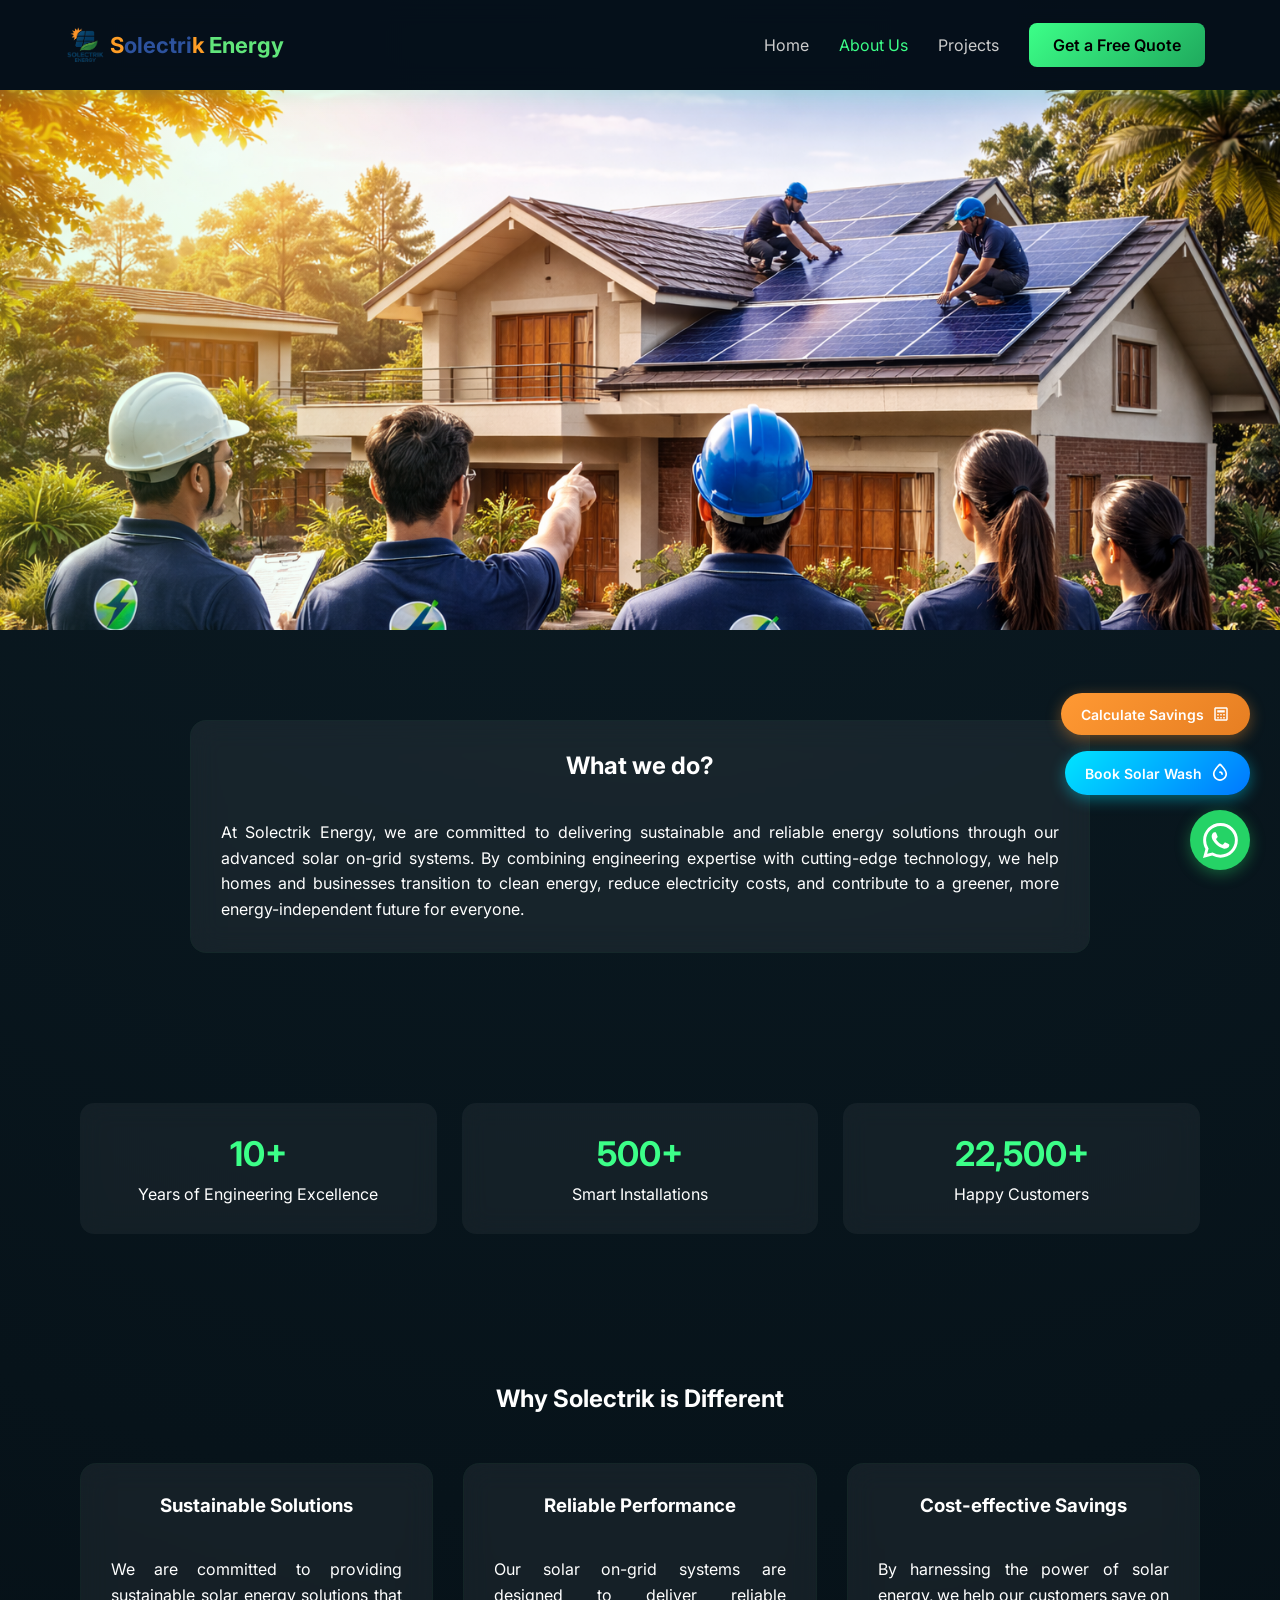
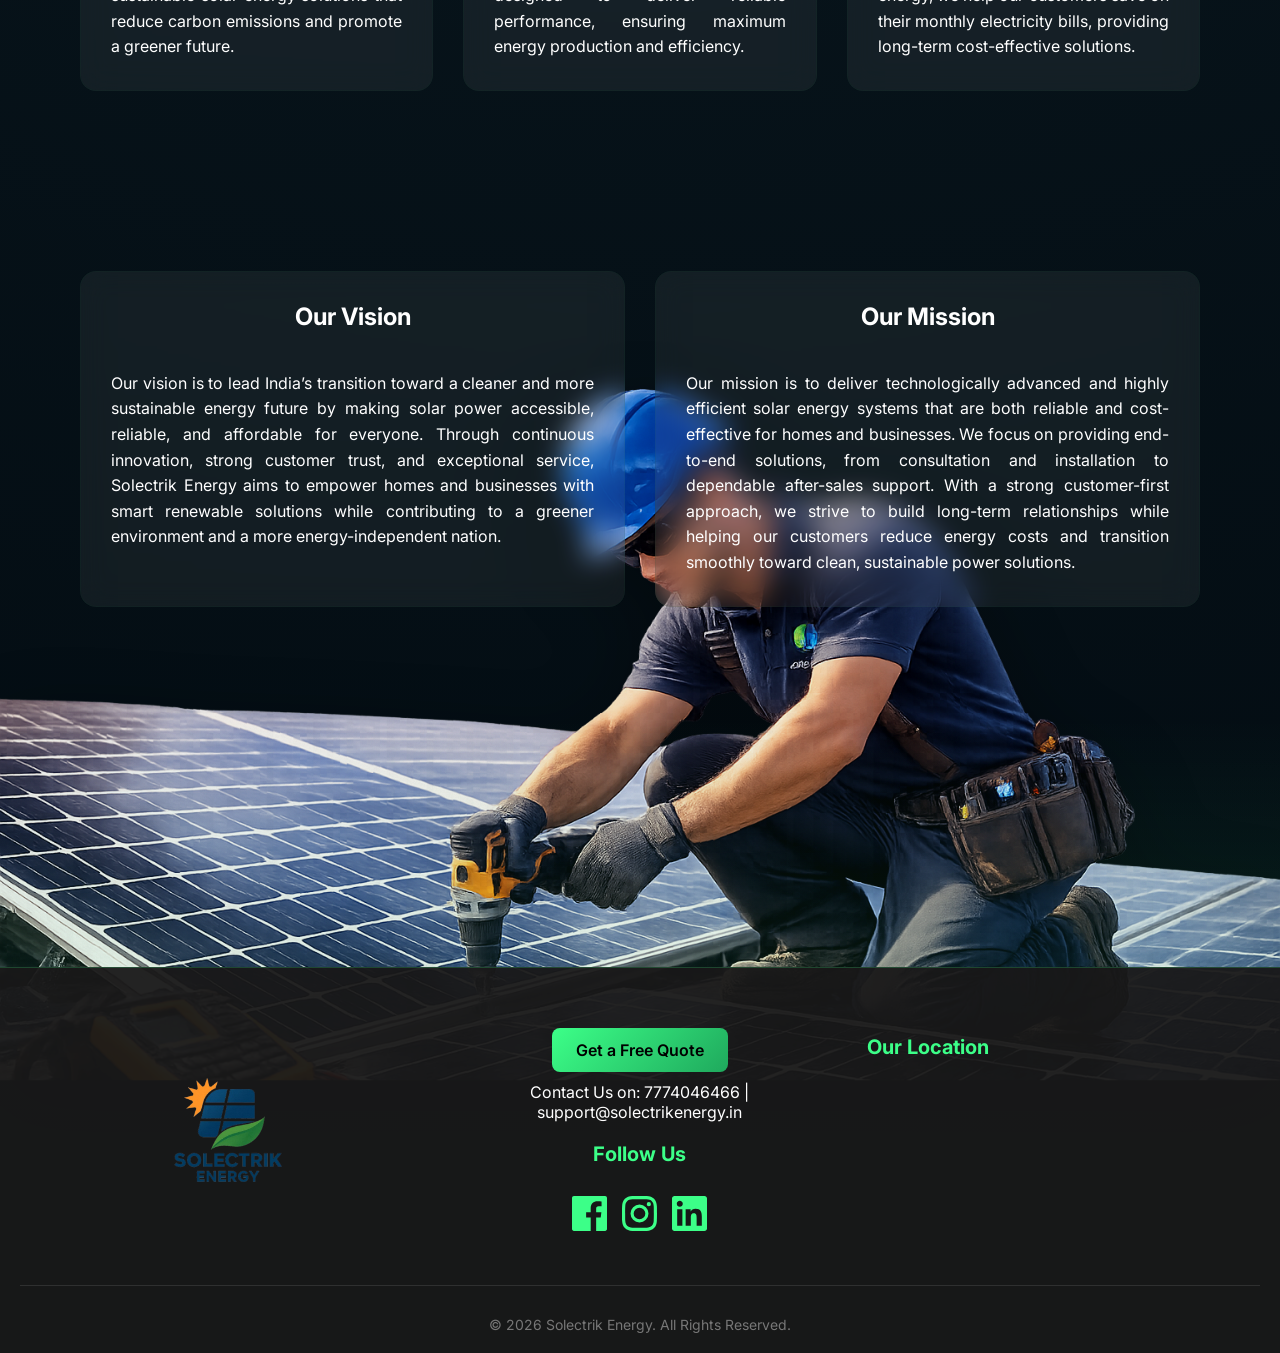
==== commit 8eccd565: "all changes made finally" ====
--- a/aboutus.html
+++ b/aboutus.html
@@ -123,11 +123,7 @@
 </section>
 
 <footer class="main-footer">
-  <a href="https://wa.me/917774046466?text=Hello%20Solectrik%20Energy!%20%E2%98%80%EF%B8%8F%0A%0AI'm%20exploring%20solar%20solutions%20and%20would%20love%20to%20know%20more%20about%20your%20installations%20and%20the%20available%20government%20subsidies.%20%E2%9A%A1" class="floating-wa" target="_blank" aria-label="Chat on WhatsApp">
-  <svg xmlns="http://www.w3.org/2000/svg" viewBox="0 0 16 16">
-    <path d="M13.601 2.326A7.85 7.85 0 0 0 7.994 0C3.627 0 .068 3.558.064 7.926c0 1.399.366 2.76 1.057 3.965L0 16l4.204-1.102a7.9 7.9 0 0 0 3.79.965h.004c4.368 0 7.926-3.558 7.93-7.93A7.9 7.9 0 0 0 13.6 2.326zM7.994 14.521a6.6 6.6 0 0 1-3.356-.92l-.24-.144-2.494.654.666-2.433-.156-.251a6.56 6.56 0 0 1-1.007-3.505c0-3.626 2.957-6.584 6.591-6.584a6.56 6.56 0 0 1 4.66 1.931 6.56 6.56 0 0 1 1.928 4.66c-.004 3.639-2.961 6.592-6.592 6.592m3.615-4.934c-.197-.099-1.17-.578-1.353-.646-.182-.065-.315-.099-.445.099-.133.197-.513.646-.627.775-.114.133-.232.148-.43.05-.197-.1-.836-.308-1.592-.985-.59-.525-.985-1.175-1.103-1.372-.114-.198-.011-.304.088-.403.087-.088.197-.232.296-.346.1-.114.133-.198.198-.33.065-.134.034-.248-.015-.347-.05-.099-.445-1.076-.612-1.47-.16-.389-.323-.335-.445-.34-.114-.007-.247-.007-.38-.007a.73.73 0 0 0-.529.247c-.182.198-.691.677-.691 1.654s.71 1.916.81 2.049c.098.133 1.394 2.132 3.383 2.992.47.205.84.326 1.129.418.475.152.904.129 1.246.08.38-.058 1.171-.48 1.338-.943.164-.464.164-.86.114-.943-.049-.084-.182-.133-.38-.232"/>
-  </svg>
-</a>
+  
   <div class="footer-container">
     
     <div class="footer-left">
@@ -178,7 +174,7 @@
     <p class="copyright">© 2026 Solectrik Energy. All Rights Reserved.</p>
   </div>
 </footer>
-<a href="index.html#wash-form-target" class="floating-wash">
+<a href="index.html#simulator-section" class="floating-sim">
   Calculate Savings
   <svg xmlns="http://www.w3.org/2000/svg" viewBox="0 0 24 24">
     <path d="M19 3H5c-1.1 0-2 .9-2 2v14c0 1.1.9 2 2 2h14c1.1 0 2-.9 2-2V5c0-1.1-.9-2-2-2zm0 16H5V5h14v14z"/>
@@ -186,7 +182,7 @@
   </svg>
 </a>
 
-<a href="index.html#washing-section" class="floating-wash">
+<a href="index.html#wash-form-target" class="floating-wash">
   Book Solar Wash
   <svg xmlns="http://www.w3.org/2000/svg" viewBox="0 0 24 24">
     <path d="M12 21.5C7.305 21.5 3.5 17.695 3.5 13c0-3.832 4.965-9.61 7.643-11.961a1.144 1.144 0 0 1 1.714 0C15.535 3.39 20.5 9.168 20.5 13c0 4.695-3.805 8.5-8.5 8.5zm0-18.497c-2.184 1.93-6.5 6.643-6.5 9.997 0 3.59 2.91 6.5 6.5 6.5s6.5-2.91 6.5-6.5c0-3.354-4.316-8.067-6.5-9.997z"/>
@@ -194,6 +190,11 @@
   </svg>
 </a>
 
+<a href="https://wa.me/917774046466?text=Hello%20Solectrik%20Energy!%20%E2%98%80%EF%B8%8F%0A%0AI'm%20exploring%20solar%20solutions%20and%20would%20love%20to%20know%20more%20about%20your%20installations%20and%20the%20available%20government%20subsidies.%20%E2%9A%A1" class="floating-wa" target="_blank" aria-label="Chat on WhatsApp">
+  <svg xmlns="http://www.w3.org/2000/svg" viewBox="0 0 16 16">
+    <path d="M13.601 2.326A7.85 7.85 0 0 0 7.994 0C3.627 0 .068 3.558.064 7.926c0 1.399.366 2.76 1.057 3.965L0 16l4.204-1.102a7.9 7.9 0 0 0 3.79.965h.004c4.368 0 7.926-3.558 7.93-7.93A7.9 7.9 0 0 0 13.6 2.326zM7.994 14.521a6.6 6.6 0 0 1-3.356-.92l-.24-.144-2.494.654.666-2.433-.156-.251a6.56 6.56 0 0 1-1.007-3.505c0-3.626 2.957-6.584 6.591-6.584a6.56 6.56 0 0 1 4.66 1.931 6.56 6.56 0 0 1 1.928 4.66c-.004 3.639-2.961 6.592-6.592 6.592m3.615-4.934c-.197-.099-1.17-.578-1.353-.646-.182-.065-.315-.099-.445.099-.133.197-.513.646-.627.775-.114.133-.232.148-.43.05-.197-.1-.836-.308-1.592-.985-.59-.525-.985-1.175-1.103-1.372-.114-.198-.011-.304.088-.403.087-.088.197-.232.296-.346.1-.114.133-.198.198-.33.065-.134.034-.248-.015-.347-.05-.099-.445-1.076-.612-1.47-.16-.389-.323-.335-.445-.34-.114-.007-.247-.007-.38-.007a.73.73 0 0 0-.529.247c-.182.198-.691.677-.691 1.654s.71 1.916.81 2.049c.098.133 1.394 2.132 3.383 2.992.47.205.84.326 1.129.418.475.152.904.129 1.246.08.38-.058 1.171-.48 1.338-.943.164-.464.164-.86.114-.943-.049-.084-.182-.133-.38-.232"/>
+  </svg>
+</a>
 <script src="script.js"></script>
 
 </body>
